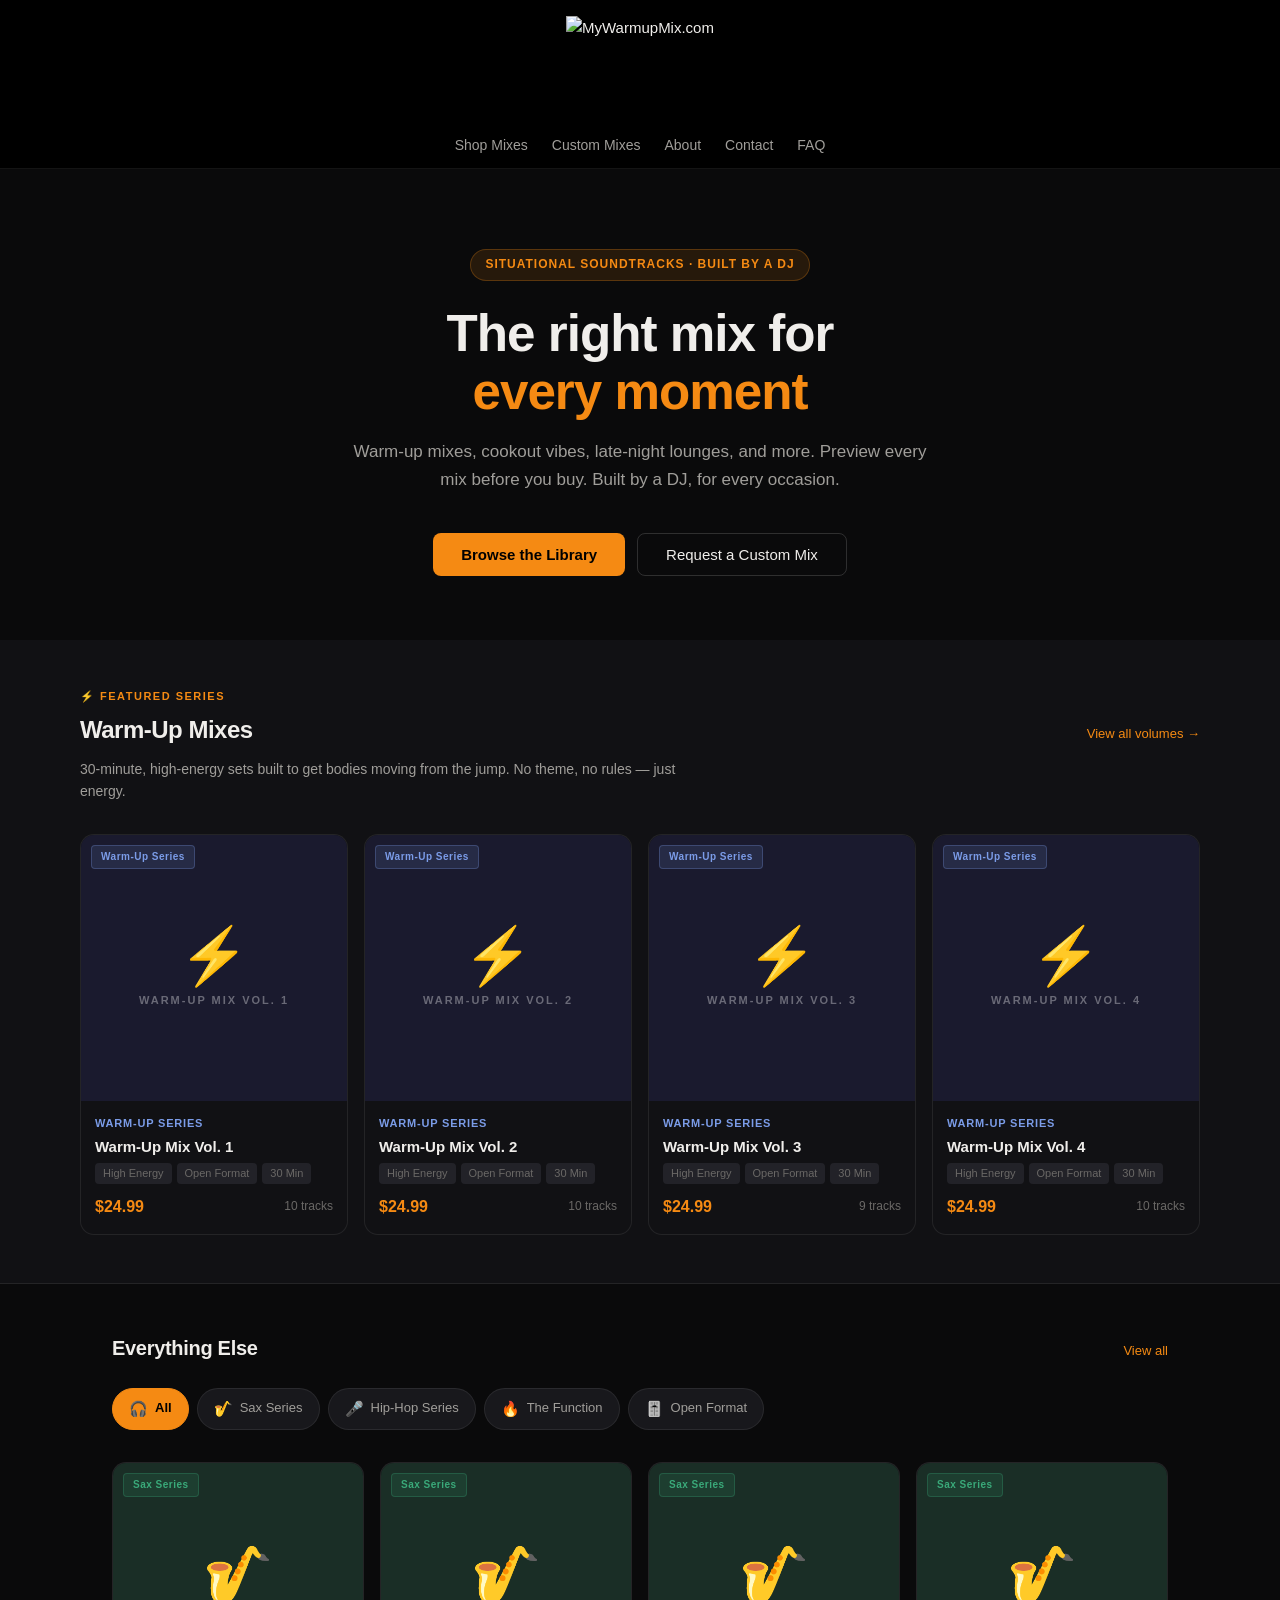
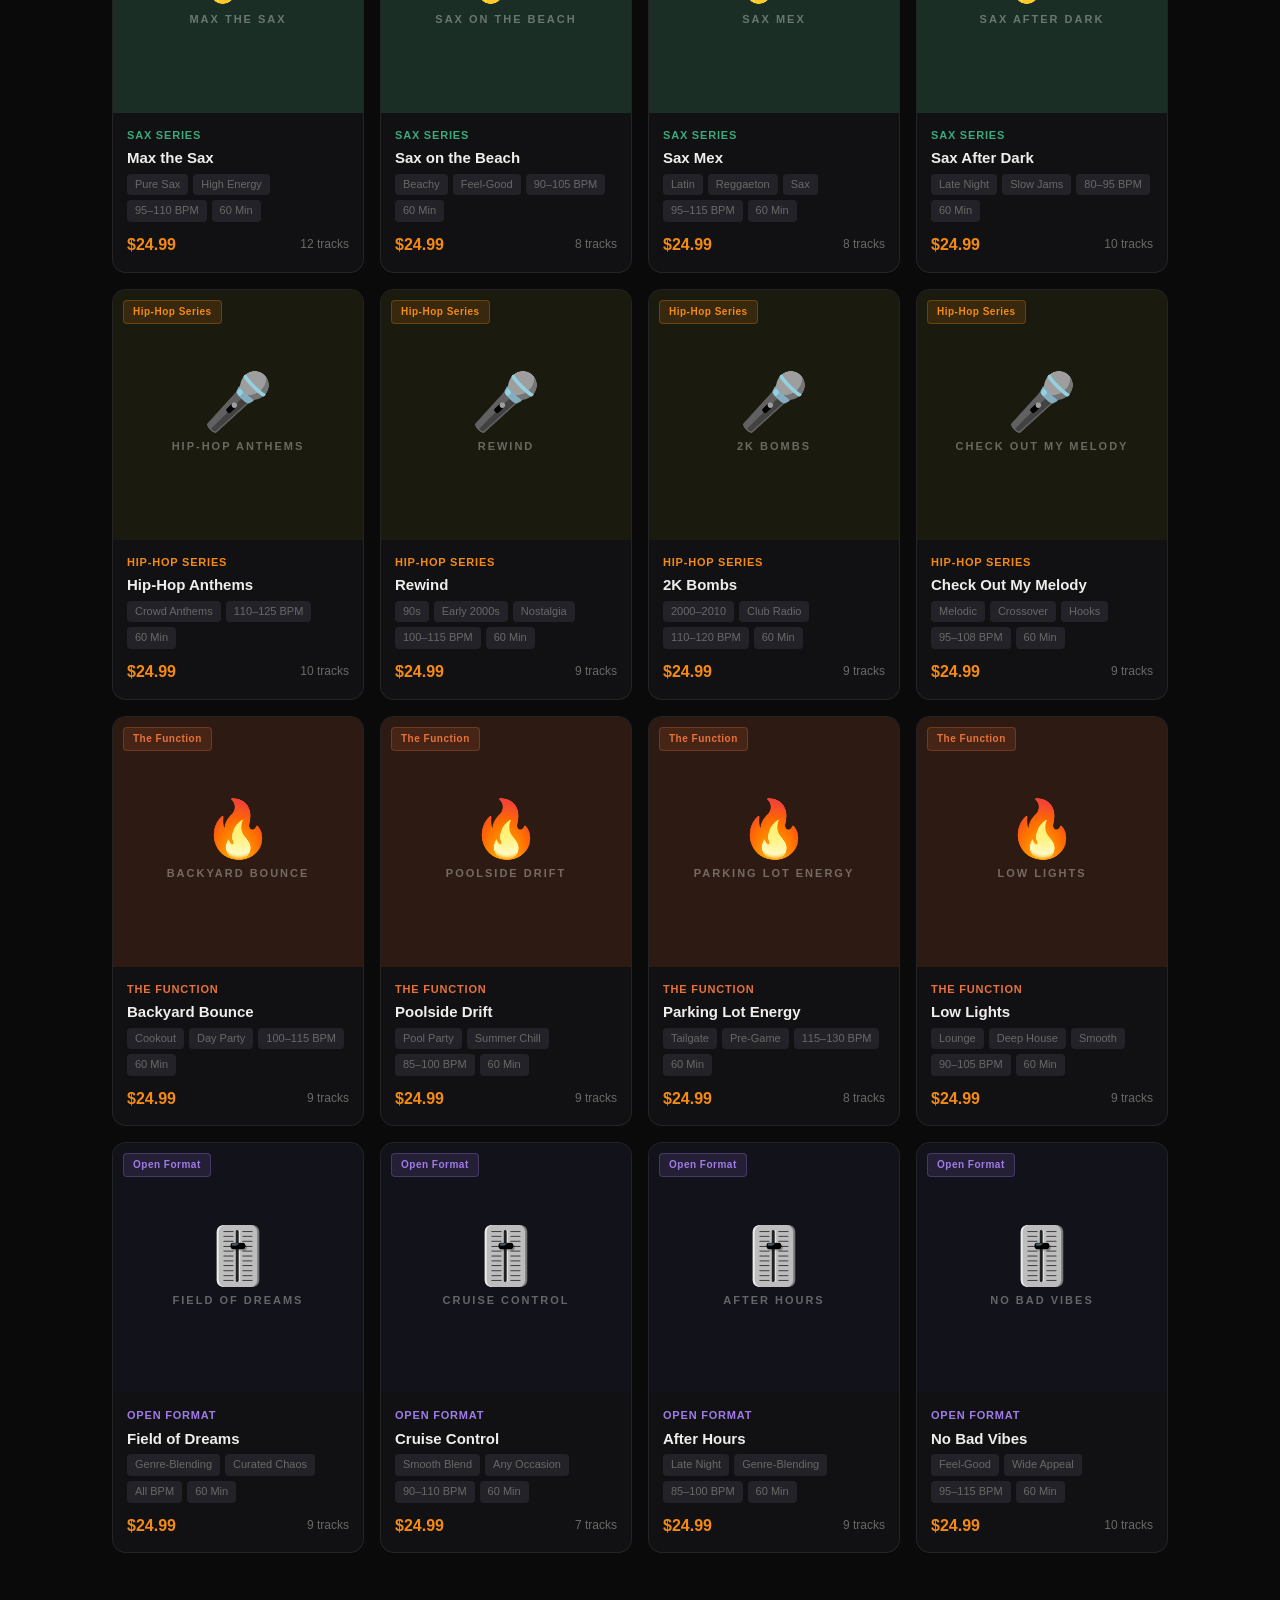
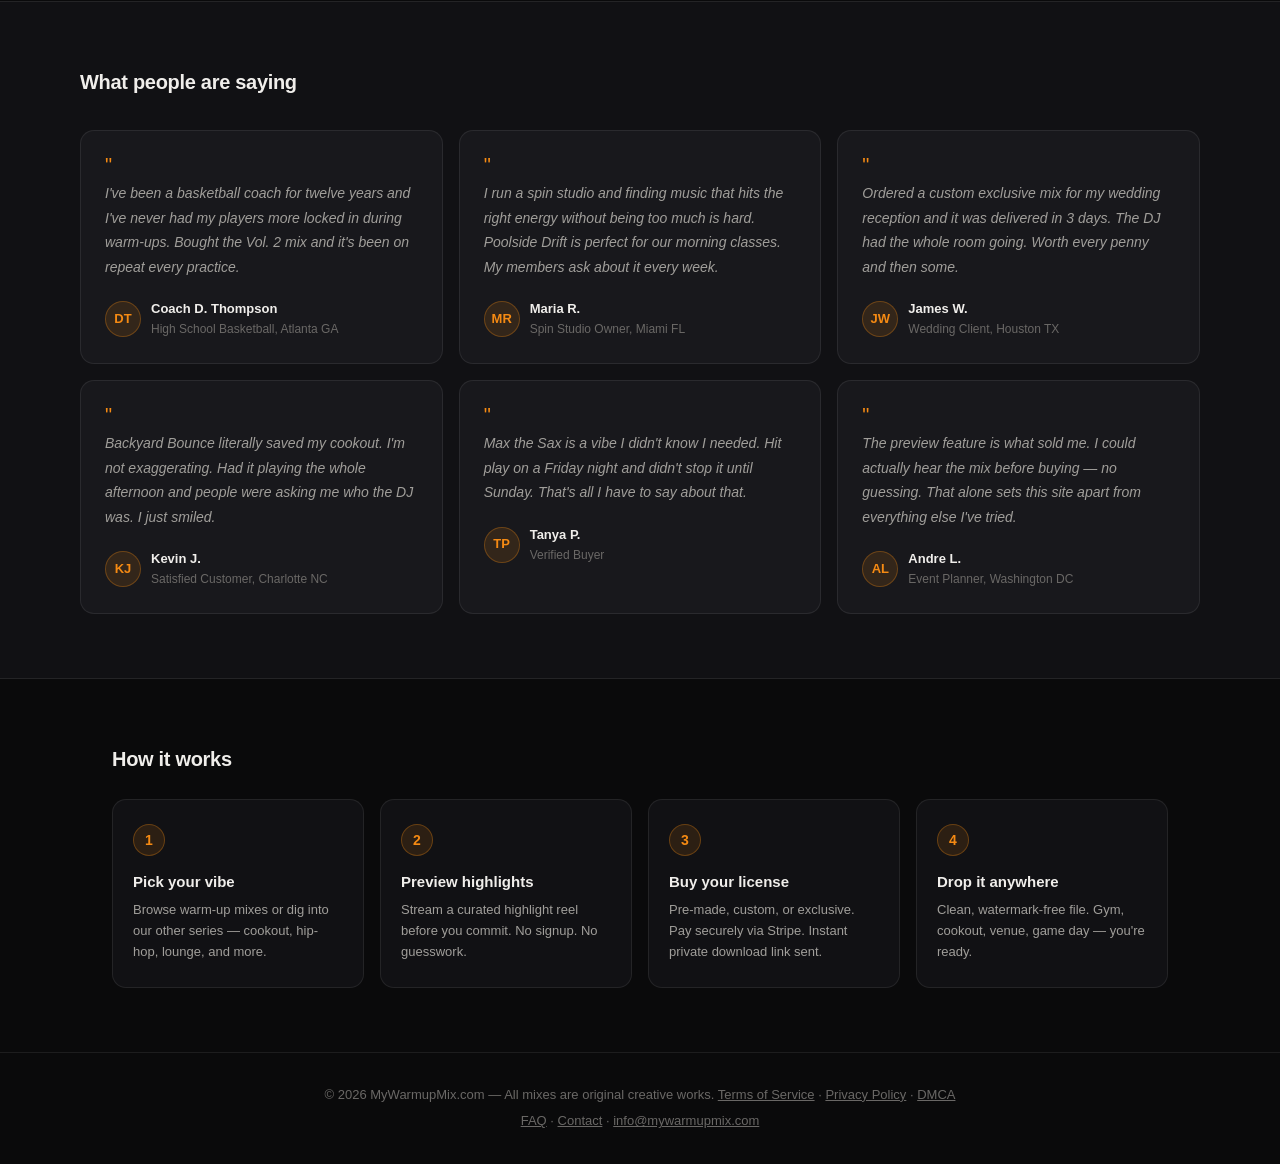
==== index.html @ 922fe496 "Update index.html" ====
<!DOCTYPE html>
<html lang="en">
<head>
<meta charset="UTF-8">
<meta name="viewport" content="width=device-width, initial-scale=1.0">
<title>MyWarmupMix.com — Premium DJ Mixes for Every Occasion</title>
<meta name="description" content="Professional DJ mixes for warm-ups, cookouts, game days, lounges, and more. Preview before you buy. Pre-made and custom exclusive mixes available.">
<meta name="keywords" content="DJ mixes, warm up mix, workout music, custom DJ mix, cookout playlist, team warm up music, gym mix, party mix, hip hop mix, sax mix, buy DJ mix">
<meta name="robots" content="index, follow">
<link rel="canonical" href="https://www.mywarmupmix.com">
<meta property="og:type" content="website">
<meta property="og:url" content="https://www.mywarmupmix.com">
<meta property="og:title" content="MyWarmupMix.com — Premium DJ Mixes for Every Occasion">
<meta property="og:description" content="Professional DJ mixes for warm-ups, cookouts, game days, lounges, and more. Preview before you buy.">
<meta property="og:site_name" content="MyWarmupMix.com">
<meta name="twitter:card" content="summary_large_image">
<meta name="twitter:title" content="MyWarmupMix.com — Premium DJ Mixes for Every Occasion">
<meta name="twitter:description" content="Professional DJ mixes for warm-ups, cookouts, game days, lounges, and more. Preview before you buy.">
<script type="application/ld+json">
{
  "@context": "https://schema.org",
  "@type": "MusicStore",
  "name": "MyWarmupMix.com",
  "url": "https://www.mywarmupmix.com",
  "description": "Professional DJ mixes for warm-ups, cookouts, game days, lounges, and more.",
  "email": "info@mywarmupmix.com",
  "currenciesAccepted": "USD",
  "paymentAccepted": "Credit Card",
  "priceRange": "$24.99 - $199.99"
}
</script>
<style>
  *, *::before, *::after { box-sizing: border-box; margin: 0; padding: 0; }
  :root {
    --bg: #0a0a0b; --bg2: #111114; --bg3: #18181c; --bg4: #222228;
    --border: rgba(255,255,255,0.08); --border2: rgba(255,255,255,0.15);
    --text: #f0eeeb; --text2: #a09e9a; --text3: #6a6866;
    --accent: #f58a13; --accent2: #c46e0a; --accent-dim: rgba(245,138,19,0.12);
    --radius: 10px; --radius-lg: 14px;
  }
  body { background: var(--bg); color: var(--text); font-family: -apple-system, BlinkMacSystemFont, 'Segoe UI', sans-serif; font-size: 15px; line-height: 1.6; min-height: 100vh; }

  /* NAV */
  nav { display: flex; flex-direction: column; align-items: center; justify-content: center; padding: 1rem 2rem 0.75rem; border-bottom: 1px solid var(--border); background: #000; position: sticky; top: 0; z-index: 100; gap: 8px; }
  .logo { cursor: pointer; }
  .logo img { height: 110px; width: auto; display: block; }
  .nav-links { display: flex; gap: 1.5rem; align-items: center; }
  .nav-links a { color: var(--text2); text-decoration: none; font-size: 14px; cursor: pointer; transition: color 0.15s; }
  .nav-links a:hover { color: var(--text); }
  .nav-links a.active { color: var(--accent); font-weight: 600; }

  .page { display: none; }
  .page.active { display: block; }

  /* HERO */
  .hero { padding: 5rem 2rem 4rem; max-width: 860px; margin: 0 auto; text-align: center; }
  .hero-tag { display: inline-block; background: var(--accent-dim); color: var(--accent); font-size: 12px; font-weight: 600; letter-spacing: 1px; text-transform: uppercase; padding: 5px 14px; border-radius: 20px; margin-bottom: 1.5rem; border: 1px solid rgba(245,138,19,0.25); }
  .hero h1 { font-size: clamp(2rem, 5vw, 3.2rem); font-weight: 800; line-height: 1.15; letter-spacing: -1px; margin-bottom: 1rem; }
  .hero h1 em { font-style: normal; color: var(--accent); }
  .hero p { color: var(--text2); font-size: 17px; max-width: 580px; margin: 0 auto 2.5rem; }
  .hero-btns { display: flex; gap: 12px; justify-content: center; flex-wrap: wrap; }
  .btn-primary { background: var(--accent); color: #000; border: none; padding: 12px 28px; border-radius: 8px; font-size: 15px; font-weight: 700; cursor: pointer; transition: background 0.15s; }
  .btn-primary:hover { background: var(--accent2); }
  .btn-outline { background: transparent; color: var(--text); border: 1px solid var(--border2); padding: 12px 28px; border-radius: 8px; font-size: 15px; font-weight: 500; cursor: pointer; transition: all 0.15s; }
  .btn-outline:hover { background: var(--bg3); }

  /* STATS */
  .stats { display: flex; justify-content: center; gap: 3rem; padding: 2rem; border-top: 1px solid var(--border); border-bottom: 1px solid var(--border); background: var(--bg2); flex-wrap: wrap; }
  .stat { text-align: center; }
  .stat-num { font-size: 22px; font-weight: 700; color: var(--accent); }
  .stat-label { font-size: 12px; color: var(--text3); margin-top: 2px; letter-spacing: 0.5px; text-transform: uppercase; }

  /* WARM-UP SPOTLIGHT */
  .warmup-spotlight { background: var(--bg2); border-bottom: 1px solid var(--border); padding: 3rem 2rem; }
  .warmup-spotlight-inner { max-width: 1120px; margin: 0 auto; }
  .spotlight-eyebrow { font-size: 11px; font-weight: 700; letter-spacing: 1.5px; text-transform: uppercase; color: var(--accent); margin-bottom: 6px; }
  .spotlight-header { display: flex; align-items: baseline; justify-content: space-between; margin-bottom: 0.5rem; flex-wrap: wrap; gap: 1rem; }
  .spotlight-title { font-size: 24px; font-weight: 800; letter-spacing: -0.5px; }
  .spotlight-link { font-size: 13px; color: var(--accent); cursor: pointer; }
  .spotlight-link:hover { text-decoration: underline; }
  .spotlight-desc { font-size: 14px; color: var(--text2); margin-bottom: 2rem; max-width: 600px; }

  /* EVERYTHING ELSE */
  .else-section { max-width: 1120px; margin: 0 auto; padding: 3rem 2rem; }
  .section-header { display: flex; align-items: baseline; justify-content: space-between; margin-bottom: 1.5rem; flex-wrap: wrap; gap: 1rem; }
  .section-title { font-size: 20px; font-weight: 700; letter-spacing: -0.3px; }
  .section-link { font-size: 13px; color: var(--accent); cursor: pointer; }
  .section-link:hover { text-decoration: underline; }
  .series-tabs { display: flex; gap: 8px; flex-wrap: wrap; margin-bottom: 2rem; }
  .stab { display: flex; align-items: center; gap: 7px; background: var(--bg3); border: 1px solid var(--border); color: var(--text2); padding: 8px 16px; border-radius: 22px; font-size: 13px; font-weight: 500; cursor: pointer; transition: all 0.15s; }
  .stab:hover { border-color: var(--border2); color: var(--text); }
  .stab.active { background: var(--accent); color: #000; border-color: var(--accent); font-weight: 700; }
  .stab-icon { font-size: 15px; }

  /* MIX GRID */
  .mix-grid { display: grid; grid-template-columns: repeat(auto-fill, minmax(220px, 1fr)); gap: 16px; }
  .mix-card { background: var(--bg2); border: 1px solid var(--border); border-radius: var(--radius-lg); overflow: hidden; cursor: pointer; transition: transform 0.15s, border-color 0.15s; position: relative; }
  .mix-card:hover { transform: translateY(-3px); border-color: var(--border2); }
  .mix-card.now-playing { border-color: var(--accent); }
  .mix-art { aspect-ratio: 1; position: relative; display: flex; align-items: center; justify-content: center; overflow: hidden; }
  .mix-art-inner { display: flex; flex-direction: column; align-items: center; gap: 8px; z-index: 1; }
  .mix-art-icon { font-size: 3.5rem; line-height: 1; }
  .mix-art-title { font-size: 11px; font-weight: 800; letter-spacing: 2px; text-transform: uppercase; color: rgba(255,255,255,0.35); text-align: center; padding: 0 12px; }
  .mix-play-overlay { position: absolute; inset: 0; background: rgba(0,0,0,0.5); display: flex; align-items: center; justify-content: center; opacity: 0; transition: opacity 0.2s; }
  .mix-card:hover .mix-play-overlay { opacity: 1; }
  .play-circle { width: 52px; height: 52px; background: var(--accent); border-radius: 50%; display: flex; align-items: center; justify-content: center; }
  .play-circle svg { width: 18px; height: 18px; fill: #000; margin-left: 3px; }
  .mix-series-badge { position: absolute; top: 10px; left: 10px; font-size: 10px; font-weight: 700; letter-spacing: 0.5px; padding: 3px 9px; border-radius: 4px; }
  .now-playing-indicator { position: absolute; top: 10px; right: 10px; display: none; align-items: flex-end; gap: 2px; height: 16px; }
  .mix-card.now-playing .now-playing-indicator { display: flex; }
  .np-bar { width: 3px; background: var(--accent); border-radius: 2px; animation: npPulse 0.8s ease-in-out infinite alternate; }
  .np-bar:nth-child(1) { height: 6px; animation-delay: 0s; }
  .np-bar:nth-child(2) { height: 12px; animation-delay: 0.2s; }
  .np-bar:nth-child(3) { height: 8px; animation-delay: 0.4s; }
  .np-bar:nth-child(4) { height: 14px; animation-delay: 0.1s; }
  @keyframes npPulse { from { transform: scaleY(0.4); } to { transform: scaleY(1); } }
  .mix-info { padding: 14px; }
  .mix-series-label { font-size: 11px; font-weight: 600; text-transform: uppercase; letter-spacing: 0.8px; margin-bottom: 4px; }
  .mix-title { font-size: 15px; font-weight: 700; margin-bottom: 6px; line-height: 1.3; }
  .mix-tags { display: flex; flex-wrap: wrap; gap: 5px; margin-bottom: 10px; }
  .mix-tag { font-size: 11px; color: var(--text3); background: var(--bg4); padding: 2px 8px; border-radius: 4px; }
  .mix-footer { display: flex; align-items: center; justify-content: space-between; }
  .mix-price { font-size: 16px; font-weight: 700; color: var(--accent); }
  .mix-tracks { font-size: 12px; color: var(--text3); }

  /* TESTIMONIALS */
  .testimonials-section { background: var(--bg2); border-top: 1px solid var(--border); border-bottom: 1px solid var(--border); padding: 4rem 2rem; }
  .testimonials-inner { max-width: 1120px; margin: 0 auto; }
  .testimonials-grid { display: grid; grid-template-columns: repeat(auto-fit, minmax(280px, 1fr)); gap: 16px; margin-top: 2rem; }
  .testimonial-card { background: var(--bg3); border: 1px solid var(--border); border-radius: var(--radius-lg); padding: 1.5rem; }
  .testimonial-quote { font-size: 14px; color: var(--text2); line-height: 1.75; margin-bottom: 1.25rem; font-style: italic; }
  .testimonial-quote::before { content: '"'; color: var(--accent); font-size: 20px; font-style: normal; line-height: 1; display: block; margin-bottom: 6px; }
  .testimonial-author { display: flex; align-items: center; gap: 10px; }
  .testimonial-avatar { width: 36px; height: 36px; border-radius: 50%; background: var(--accent-dim); border: 1px solid rgba(245,138,19,0.3); display: flex; align-items: center; justify-content: center; font-size: 13px; font-weight: 700; color: var(--accent); flex-shrink: 0; }
  .testimonial-name { font-size: 13px; font-weight: 700; }
  .testimonial-role { font-size: 12px; color: var(--text3); }

  /* HOW IT WORKS */
  .how-section { max-width: 1120px; margin: 0 auto; padding: 4rem 2rem; }
  .how-grid { display: grid; grid-template-columns: repeat(auto-fit, minmax(200px, 1fr)); gap: 16px; }
  .how-card { background: var(--bg2); border: 1px solid var(--border); border-radius: var(--radius-lg); padding: 1.5rem 1.25rem; }
  .how-num { width: 32px; height: 32px; background: var(--accent-dim); border: 1px solid rgba(245,138,19,0.3); border-radius: 50%; display: flex; align-items: center; justify-content: center; font-size: 14px; font-weight: 700; color: var(--accent); margin-bottom: 14px; }
  .how-title { font-size: 15px; font-weight: 700; margin-bottom: 6px; }
  .how-desc { font-size: 13px; color: var(--text2); line-height: 1.6; }

  /* FAQ */
  .faq-item { border-bottom: 1px solid var(--border); }
  .faq-question { width: 100%; background: none; border: none; color: var(--text); font-size: 15px; font-weight: 600; text-align: left; padding: 1.25rem 0; cursor: pointer; display: flex; align-items: center; justify-content: space-between; gap: 1rem; font-family: inherit; }
  .faq-question:hover { color: var(--accent); }
  .faq-chev { font-size: 18px; color: var(--text3); transition: transform 0.2s; flex-shrink: 0; }
  .faq-question.open .faq-chev { transform: rotate(45deg); color: var(--accent); }
  .faq-answer { font-size: 14px; color: var(--text2); line-height: 1.75; padding-bottom: 1.25rem; display: none; }
  .faq-answer.open { display: block; }

  /* DOC PAGES */
  .doc-page { max-width: 740px; margin: 0 auto; padding: 3.5rem 2rem 5rem; }
  .doc-page h1 { font-size: 28px; font-weight: 800; letter-spacing: -0.5px; margin-bottom: 0.4rem; }
  .doc-page .doc-date { font-size: 13px; color: var(--text3); margin-bottom: 2.5rem; }
  .doc-page h2 { font-size: 16px; font-weight: 700; margin: 2rem 0 0.6rem; color: var(--accent); }
  .doc-page p { font-size: 14px; color: var(--text2); margin-bottom: 1rem; line-height: 1.75; }
  .doc-page a { color: var(--accent); text-decoration: none; }
  .doc-page a:hover { text-decoration: underline; }
  .doc-back { display: inline-flex; align-items: center; gap: 6px; font-size: 13px; color: var(--text3); cursor: pointer; margin-bottom: 2rem; transition: color 0.15s; }
  .doc-back:hover { color: var(--text); }
  .about-hero { background: var(--bg2); border: 1px solid var(--border); border-radius: var(--radius-lg); padding: 2.5rem 2rem; margin-bottom: 2rem; text-align: center; }
  .about-hero h2 { font-size: 30px; font-weight: 800; margin-bottom: 0.5rem; letter-spacing: -0.5px; color: var(--accent); }
  .about-hero p { font-size: 15px; color: var(--text2); max-width: 480px; margin: 0 auto; }
  .about-pillars { display: grid; grid-template-columns: repeat(2, 1fr); gap: 14px; margin: 2rem 0; }
  .pillar { background: var(--bg2); border: 1px solid var(--border); border-radius: var(--radius-lg); padding: 1.25rem; }
  .pillar-icon { font-size: 1.6rem; margin-bottom: 10px; }
  .pillar-title { font-size: 14px; font-weight: 700; margin-bottom: 4px; }
  .pillar-desc { font-size: 13px; color: var(--text2); line-height: 1.6; }

  /* CONTACT & CUSTOM PAGES */
  .contact-page { max-width: 640px; margin: 0 auto; padding: 3.5rem 2rem 5rem; }
  .contact-page h1 { font-size: 28px; font-weight: 800; letter-spacing: -0.5px; margin-bottom: 0.4rem; }
  .contact-page .contact-sub { font-size: 15px; color: var(--text2); margin-bottom: 2.5rem; }
  .custom-page { max-width: 860px; margin: 0 auto; padding: 3rem 2rem 5rem; }
  .custom-page h1 { font-size: 32px; font-weight: 800; letter-spacing: -0.5px; margin-bottom: 0.4rem; }
  .custom-page .custom-sub { font-size: 15px; color: var(--text2); margin-bottom: 2.5rem; max-width: 580px; }
  .form-section { margin-bottom: 2rem; }
  .form-section-title { font-size: 11px; font-weight: 700; letter-spacing: 1.5px; text-transform: uppercase; color: var(--accent); margin-bottom: 1rem; }
  .form-grid { display: grid; grid-template-columns: 1fr 1fr; gap: 12px; margin-bottom: 12px; }
  .form-field { display: flex; flex-direction: column; gap: 5px; }
  .form-field label { font-size: 12px; color: var(--text3); font-weight: 500; }
  .form-field input, .form-field select, .form-field textarea { background: var(--bg3); border: 1px solid var(--border2); border-radius: 7px; padding: 10px 12px; color: var(--text); font-size: 14px; font-family: inherit; transition: border-color 0.15s; }
  .form-field input:focus, .form-field select:focus, .form-field textarea:focus { outline: none; border-color: var(--accent); }
  .form-field input::placeholder, .form-field textarea::placeholder { color: var(--text3); }
  .form-field select option { background: var(--bg3); }
  .form-field textarea { resize: vertical; min-height: 120px; }
  .tracklist-form { background: var(--bg2); border: 1px solid var(--border); border-radius: var(--radius-lg); overflow: hidden; margin-bottom: 1.5rem; }
  .tracklist-form-header { display: grid; grid-template-columns: 36px 1fr 1fr; background: var(--bg3); border-bottom: 1px solid var(--border); padding: 10px 16px; }
  .tracklist-form-header span { font-size: 11px; font-weight: 700; letter-spacing: 1px; text-transform: uppercase; color: var(--text3); }
  .track-form-row { display: grid; grid-template-columns: 36px 1fr 1fr; border-bottom: 1px solid var(--border); align-items: center; }
  .track-form-row:last-child { border-bottom: none; }
  .track-form-num { padding: 0 0 0 16px; font-size: 12px; color: var(--text3); }
  .track-form-input { background: transparent; border: none; border-left: 1px solid var(--border); padding: 11px 12px; color: var(--text); font-size: 13px; font-family: inherit; width: 100%; }
  .track-form-input:focus { outline: none; background: var(--bg3); }
  .track-form-input::placeholder { color: var(--text3); }
  .order-summary { background: var(--bg2); border: 1px solid var(--border); border-radius: var(--radius-lg); padding: 1.5rem; margin-bottom: 1.5rem; }
  .order-summary-title { font-size: 11px; font-weight: 700; letter-spacing: 1.5px; text-transform: uppercase; color: var(--text3); margin-bottom: 1rem; }
  .order-line { display: flex; justify-content: space-between; align-items: center; font-size: 14px; padding: 6px 0; border-bottom: 1px solid var(--border); }
  .order-line-label { color: var(--text2); }
  .order-line-val { font-weight: 600; color: var(--text); }
  .order-total { display: flex; justify-content: space-between; align-items: center; margin-top: 1rem; padding-top: 1rem; border-top: 1px solid var(--border2); }
  .order-total-label { font-size: 15px; font-weight: 700; }
  .order-total-val { font-size: 22px; font-weight: 800; color: var(--accent); }
  .rush-row { display: flex; align-items: center; justify-content: space-between; background: var(--bg3); border: 1px solid var(--border); border-radius: 8px; padding: 12px 16px; margin-bottom: 1rem; cursor: pointer; transition: border-color 0.15s; }
  .rush-row:hover { border-color: var(--border2); }
  .rush-left { display: flex; align-items: center; gap: 10px; }
  .rush-left input { accent-color: var(--accent); width: 16px; height: 16px; cursor: pointer; }
  .rush-info { display: flex; flex-direction: column; }
  .rush-title { font-size: 14px; font-weight: 600; }
  .rush-desc { font-size: 12px; color: var(--text3); }
  .rush-price { font-size: 14px; font-weight: 700; color: var(--accent); }
  .consent-row { display: flex; gap: 10px; align-items: flex-start; margin-bottom: 14px; }
  .consent-row input { width: 16px; height: 16px; flex-shrink: 0; margin-top: 2px; accent-color: var(--accent); cursor: pointer; }
  .consent-row label { font-size: 12px; color: var(--text2); line-height: 1.5; cursor: pointer; }
  .btn-pay { width: 100%; padding: 16px; background: var(--accent); color: #000; border: none; border-radius: 8px; font-size: 17px; font-weight: 700; cursor: pointer; transition: background 0.15s; }
  .btn-pay:hover { background: var(--accent2); }
  .btn-submit { width: 100%; padding: 14px; background: var(--accent); color: #000; border: none; border-radius: 8px; font-size: 16px; font-weight: 700; cursor: pointer; transition: background 0.15s; margin-top: 8px; }
  .btn-submit:hover { background: var(--accent2); }

  /* MODAL */
  .overlay { position: fixed; inset: 0; background: rgba(0,0,0,0.78); z-index: 200; display: flex; align-items: flex-start; justify-content: center; padding: 2rem 1rem; overflow-y: auto; opacity: 0; pointer-events: none; transition: opacity 0.2s; }
  .overlay.open { opacity: 1; pointer-events: all; }
  .product-modal { background: var(--bg2); border: 1px solid var(--border2); border-radius: 18px; width: 100%; max-width: 680px; overflow: hidden; transform: translateY(20px); transition: transform 0.25s; }
  .overlay.open .product-modal { transform: translateY(0); }
  .modal-close { position: absolute; top: 1.25rem; right: 1.25rem; background: rgba(0,0,0,0.45); border: 1px solid var(--border2); color: var(--text); width: 34px; height: 34px; border-radius: 50%; cursor: pointer; font-size: 18px; display: flex; align-items: center; justify-content: center; z-index: 10; }
  .modal-close:hover { background: rgba(0,0,0,0.7); }
  .modal-art { aspect-ratio: 2.4/1; position: relative; display: flex; align-items: center; justify-content: center; overflow: hidden; }
  .modal-art-inner { display: flex; flex-direction: column; align-items: center; gap: 10px; }
  .modal-art-sub { font-size: 12px; font-weight: 800; letter-spacing: 3px; text-transform: uppercase; color: rgba(255,255,255,0.3); }
  .modal-body { padding: 1.75rem; }
  .modal-series-label { font-size: 11px; font-weight: 700; text-transform: uppercase; letter-spacing: 1px; margin-bottom: 6px; }
  .modal-meta { display: flex; align-items: flex-start; justify-content: space-between; gap: 1rem; margin-bottom: 1rem; flex-wrap: wrap; }
  .modal-title { font-size: 26px; font-weight: 800; letter-spacing: -0.5px; line-height: 1.2; }
  .modal-price { font-size: 26px; font-weight: 800; color: var(--accent); white-space: nowrap; }
  .modal-tags { display: flex; flex-wrap: wrap; gap: 6px; margin-bottom: 1.5rem; }
  .modal-tag { font-size: 12px; color: var(--text2); background: var(--bg4); border: 1px solid var(--border); padding: 4px 10px; border-radius: 6px; }
  .tracklist-toggle { width: 100%; background: var(--bg3); border: 1px solid var(--border); border-radius: 8px; padding: 12px 16px; color: var(--text2); font-size: 14px; font-weight: 500; cursor: pointer; display: flex; align-items: center; justify-content: space-between; margin-bottom: 1rem; transition: background 0.15s; }
  .tracklist-toggle:hover { background: var(--bg4); }
  .tracklist-toggle .chev { transition: transform 0.2s; }
  .tracklist-toggle.open .chev { transform: rotate(180deg); }
  .tracklist { background: var(--bg3); border: 1px solid var(--border); border-radius: 8px; overflow: hidden; margin-bottom: 1rem; display: none; }
  .tracklist.open { display: block; }
  .track-row { display: grid; grid-template-columns: 24px 1fr; gap: 10px; padding: 9px 16px; border-bottom: 1px solid var(--border); font-size: 13px; align-items: center; }
  .track-row:last-child { border-bottom: none; }
  .track-num { color: var(--text3); font-size: 11px; }
  .track-name { color: var(--text); }
  .preview-block { background: var(--accent-dim); border: 1px solid rgba(245,138,19,0.25); border-radius: 10px; padding: 1rem 1.25rem; margin-bottom: 1rem; }
  .preview-label { font-size: 11px; font-weight: 700; letter-spacing: 1.5px; text-transform: uppercase; color: var(--accent); margin-bottom: 8px; display: flex; align-items: center; gap: 7px; }
  .live-dot { width: 7px; height: 7px; background: var(--accent); border-radius: 50%; flex-shrink: 0; }
  .preview-note { font-size: 12px; color: var(--text3); margin-bottom: 12px; line-height: 1.5; }
  .player-row { display: flex; align-items: center; gap: 14px; }
  .play-btn { width: 44px; height: 44px; background: var(--accent); border: none; border-radius: 50%; cursor: pointer; flex-shrink: 0; display: flex; align-items: center; justify-content: center; transition: background 0.15s; }
  .play-btn:hover { background: var(--accent2); }
  .play-btn svg { width: 16px; height: 16px; fill: #000; }
  .play-icon { margin-left: 2px; }
  .pause-icon { display: none; }
  .play-btn.playing .play-icon { display: none; }
  .play-btn.playing .pause-icon { display: block; }
  .prog-wrap { flex: 1; }
  .prog-bar { width: 100%; height: 4px; background: rgba(255,255,255,0.1); border-radius: 2px; cursor: pointer; appearance: none; -webkit-appearance: none; }
  .prog-bar::-webkit-slider-thumb { -webkit-appearance: none; width: 13px; height: 13px; border-radius: 50%; background: var(--accent); cursor: pointer; }
  .prog-time { font-size: 12px; color: var(--text3); min-width: 36px; text-align: right; }
  .watermark-line { font-size: 10px; color: var(--text3); font-style: italic; margin-top: 6px; }
  .buy-block { background: var(--bg3); border: 1px solid var(--border); border-radius: 10px; padding: 1.25rem; }
  .buy-label { font-size: 11px; font-weight: 700; letter-spacing: 1.5px; text-transform: uppercase; color: var(--text3); margin-bottom: 12px; }
  .license-sel { width: 100%; background: var(--bg4); border: 1px solid var(--border2); border-radius: 7px; padding: 10px 12px; color: var(--text); font-size: 14px; margin-bottom: 4px; cursor: pointer; appearance: none; background-image: url("data:image/svg+xml,%3Csvg width='10' height='6' viewBox='0 0 10 6' fill='none' xmlns='http://www.w3.org/2000/svg'%3E%3Cpath d='M1 1L5 5L9 1' stroke='%23a09e9a' stroke-width='1.5' stroke-linecap='round' stroke-linejoin='round'/%3E%3C/svg%3E"); background-repeat: no-repeat; background-position: right 12px center; }
  .license-desc { font-size: 12px; color: var(--text3); margin-bottom: 12px; padding: 0 2px; line-height: 1.5; }
  .btn-buy { width: 100%; padding: 14px; background: var(--accent); color: #000; border: none; border-radius: 8px; font-size: 16px; font-weight: 700; cursor: pointer; transition: background 0.15s; }
  .btn-buy:hover:not(:disabled) { background: var(--accent2); }
  .btn-buy:disabled { opacity: 0.38; cursor: not-allowed; }
  .secure-note { text-align: center; font-size: 11px; color: var(--text3); margin-top: 10px; }
  footer { border-top: 1px solid var(--border); padding: 2rem; text-align: center; color: var(--text3); font-size: 13px; }
  footer a { color: var(--text3); text-decoration: underline; cursor: pointer; }
  @media (max-width: 768px) {
    nav { padding: 0.75rem 1rem; gap: 6px; }
    .logo img { height: 55px; max-width: 85vw; object-fit: contain; }
    .nav-links { gap: 0.9rem; }
    .nav-links a { font-size: 12px; }
  }
</style>
</head>
<body>

<nav>
  <div class="logo" onclick="showPage('home')">
    <img src="https://raw.githubusercontent.com/MikeyShine/MyWarmupMix/main/MyWarmupMix.png" alt="MyWarmupMix.com" style="height:110px;width:auto;">
  </div>
  <div class="nav-links">
    <a id="nav-home" onclick="showPage('home'); setTimeout(function(){ document.getElementById('warmup-spotlight').scrollIntoView({behavior:'smooth'}); }, 50)">Shop Mixes</a>
    <a id="nav-custom" onclick="showPage('custom')">Custom Mixes</a>
    <a id="nav-about" onclick="showPage('about')">About</a>
    <a id="nav-contact" onclick="showPage('contact')">Contact</a>
    <a id="nav-faq" onclick="showPage('faq')">FAQ</a>
  </div>
</nav>

<!-- HOME -->
<div class="page active" id="page-home">
  <main>
  <div class="hero">
    <div class="hero-tag">Situational Soundtracks · Built by a DJ</div>
    <h1>The right mix for<br><em>every moment</em></h1>
    <p>Warm-up mixes, cookout vibes, late-night lounges, and more. Preview every mix before you buy. Built by a DJ, for every occasion.</p>
    <div class="hero-btns">
      <button class="btn-primary" onclick="document.getElementById('warmup-spotlight').scrollIntoView({behavior:'smooth'})">Browse the Library</button>
      <button class="btn-outline" onclick="showPage('custom')">Request a Custom Mix</button>
    </div>
  </div>

  <div class="warmup-spotlight" id="warmup-spotlight">
    <div class="warmup-spotlight-inner">
      <div class="spotlight-eyebrow">⚡ Featured Series</div>
      <div class="spotlight-header">
        <div class="spotlight-title">Warm-Up Mixes</div>
        <span class="spotlight-link" onclick="filterSeries('warmup'); document.getElementById('everything-else').scrollIntoView({behavior:'smooth'})">View all volumes →</span>
      </div>
      <div class="spotlight-desc">30-minute, high-energy sets built to get bodies moving from the jump. No theme, no rules — just energy.</div>
      <div class="mix-grid" id="warmupGrid"></div>
    </div>
  </div>
  <div class="else-section" id="everything-else">
    <div class="section-header">
      <div class="section-title">Everything Else</div>
      <span class="section-link" onclick="filterSeries('all')">View all</span>
    </div>
    <div class="series-tabs" id="seriesTabs"></div>
    <div class="mix-grid" id="mixGrid"></div>
  </div>
  <div class="testimonials-section">
    <div class="testimonials-inner">
      <div class="section-header"><div class="section-title">What people are saying</div></div>
      <div class="testimonials-grid">
        <div class="testimonial-card"><div class="testimonial-quote">I've been a basketball coach for twelve years and I've never had my players more locked in during warm-ups. Bought the Vol. 2 mix and it's been on repeat every practice.</div><div class="testimonial-author"><div class="testimonial-avatar">DT</div><div><div class="testimonial-name">Coach D. Thompson</div><div class="testimonial-role">High School Basketball, Atlanta GA</div></div></div></div>
        <div class="testimonial-card"><div class="testimonial-quote">I run a spin studio and finding music that hits the right energy without being too much is hard. Poolside Drift is perfect for our morning classes. My members ask about it every week.</div><div class="testimonial-author"><div class="testimonial-avatar">MR</div><div><div class="testimonial-name">Maria R.</div><div class="testimonial-role">Spin Studio Owner, Miami FL</div></div></div></div>
        <div class="testimonial-card"><div class="testimonial-quote">Ordered a custom exclusive mix for my wedding reception and it was delivered in 3 days. The DJ had the whole room going. Worth every penny and then some.</div><div class="testimonial-author"><div class="testimonial-avatar">JW</div><div><div class="testimonial-name">James W.</div><div class="testimonial-role">Wedding Client, Houston TX</div></div></div></div>
        <div class="testimonial-card"><div class="testimonial-quote">Backyard Bounce literally saved my cookout. I'm not exaggerating. Had it playing the whole afternoon and people were asking me who the DJ was. I just smiled.</div><div class="testimonial-author"><div class="testimonial-avatar">KJ</div><div><div class="testimonial-name">Kevin J.</div><div class="testimonial-role">Satisfied Customer, Charlotte NC</div></div></div></div>
        <div class="testimonial-card"><div class="testimonial-quote">Max the Sax is a vibe I didn't know I needed. Hit play on a Friday night and didn't stop it until Sunday. That's all I have to say about that.</div><div class="testimonial-author"><div class="testimonial-avatar">TP</div><div><div class="testimonial-name">Tanya P.</div><div class="testimonial-role">Verified Buyer</div></div></div></div>
        <div class="testimonial-card"><div class="testimonial-quote">The preview feature is what sold me. I could actually hear the mix before buying — no guessing. That alone sets this site apart from everything else I've tried.</div><div class="testimonial-author"><div class="testimonial-avatar">AL</div><div><div class="testimonial-name">Andre L.</div><div class="testimonial-role">Event Planner, Washington DC</div></div></div></div>
      </div>
    </div>
  </div>
  <div class="how-section">
    <div class="section-header"><div class="section-title">How it works</div></div>
    <div class="how-grid">
      <div class="how-card"><div class="how-num">1</div><div class="how-title">Pick your vibe</div><div class="how-desc">Browse warm-up mixes or dig into our other series — cookout, hip-hop, lounge, and more.</div></div>
      <div class="how-card"><div class="how-num">2</div><div class="how-title">Preview highlights</div><div class="how-desc">Stream a curated highlight reel before you commit. No signup. No guesswork.</div></div>
      <div class="how-card"><div class="how-num">3</div><div class="how-title">Buy your license</div><div class="how-desc">Pre-made, custom, or exclusive. Pay securely via Stripe. Instant private download link sent.</div></div>
      <div class="how-card"><div class="how-num">4</div><div class="how-title">Drop it anywhere</div><div class="how-desc">Clean, watermark-free file. Gym, cookout, venue, game day — you're ready.</div></div>
    </div>
  </div>
  </main>
</div>

<!-- CUSTOM MIX -->
<div class="page" id="page-custom">
  <div class="custom-page">
    <div class="doc-back" onclick="showPage('home')">← Back to home</div>
    <h1>Request a Custom Mix</h1>
    <p class="custom-sub">Tell us exactly what you want. Fill in your tracklist below, choose your license type, and complete payment to submit your order. We'll be in touch within 7–10 business days — or sooner if you choose rush delivery.</p>
    <div class="form-section">
      <div class="form-section-title">Your Info</div>
      <div class="form-grid">
        <div class="form-field"><label>First &amp; Last Name</label><input type="text" id="cm-name" placeholder="Jane Smith"></div>
        <div class="form-field"><label>Email Address</label><input type="email" id="cm-email" placeholder="jane@example.com"></div>
      </div>
      <div class="form-grid">
        <div class="form-field"><label>Phone Number</label><input type="tel" id="cm-phone" placeholder="(555) 555-5555"></div>
        <div class="form-field"><label>Occasion / Event Type</label>
          <select id="cm-occasion" onchange="handleOccasionChange()">
            <option value="">Select one...</option>
            <option disabled>── Warm-Up ──</option>
            <option>Team Warm-Up</option>
            <option disabled>── Everything Else ──</option>
            <option>Birthday Party</option>
            <option>Club / Venue</option>
            <option>Cookout / Day Party</option>
            <option>Corporate Event</option>
            <option>Gym / Fitness Class</option>
            <option>Personal Use</option>
            <option>Sports / Game Day</option>
            <option>Wedding</option>
            <option>Other</option>
          </select>
        </div>
      </div>
    </div>
    <div class="form-section">
      <div class="form-section-title">License Type</div>
      <div class="form-grid">
        <div class="form-field"><label>Select License</label>
          <select id="cm-license" onchange="updateOrderSummary()">
            <option value="74.99">Custom (Non-Exclusive) — $74.99</option>
            <option value="199.99">Custom Exclusive — $199.99</option>
          </select>
        </div>
        <div class="form-field">
          <label style="opacity:0;">.</label>
          <div style="font-size:13px;color:var(--text2);padding:10px 0;line-height:1.5;" id="cm-license-desc">Non-exclusive — others may also purchase this mix.</div>
        </div>
      </div>
    </div>
    <div class="form-section">
      <div class="form-section-title">Delivery</div>
      <div class="rush-row" onclick="var cb=document.getElementById('cm-rush'); cb.checked=!cb.checked; updateOrderSummary();">
        <div class="rush-left">
          <input type="checkbox" id="cm-rush" onclick="event.stopPropagation(); updateOrderSummary();">
          <div class="rush-info"><div class="rush-title">48-Hour Rush Delivery</div><div class="rush-desc">We'll prioritize your mix and deliver within 48 hours of payment confirmation.</div></div>
        </div>
        <div class="rush-price">+$49.99</div>
      </div>
      <div style="font-size:12px;color:var(--text3);margin-top:-4px;">Standard delivery is 7–10 business days. Delays are possible and will be communicated promptly.</div>
    </div>
    <div class="form-section">
      <div class="form-section-title">Your Tracklist (<span id="tracklist-count">20</span> tracks max)</div>
      <div style="background:var(--bg3);border:1px solid var(--border);border-radius:8px;padding:12px 16px;margin-bottom:1rem;font-size:13px;color:var(--text2);line-height:1.6;">
        <strong style="color:var(--text);">Creative note:</strong> Every track you request will be included in your mix — guaranteed. However, we reserve the right to select the most appropriate version, edit, or remix of each track to best serve the flow and energy of the mix. If a specific version matters to you, note it in the artist or title field.
      </div>
      <div class="tracklist-form">
        <div class="tracklist-form-header"><span>#</span><span>Artist</span><span>Title</span></div>
        <div id="trackFormRows"></div>
      </div>
    </div>
    <div class="order-summary">
      <div class="order-summary-title">Order Summary</div>
      <div class="order-line"><span class="order-line-label" id="sum-license-label">Custom (Non-Exclusive)</span><span class="order-line-val" id="sum-license-price">$74.99</span></div>
      <div class="order-line" id="sum-rush-line" style="display:none;"><span class="order-line-label">48-Hour Rush Delivery</span><span class="order-line-val">$49.99</span></div>
      <div class="order-total"><span class="order-total-label">Total</span><span class="order-total-val" id="sum-total">$74.99</span></div>
    </div>
    <div class="consent-row">
      <input type="checkbox" id="cm-consent">
      <label for="cm-consent">I confirm that I legally own or have licensed all recordings in my tracklist, and understand I am purchasing a creative mix service — not a redistribution of copyrighted recordings.</label>
    </div>
    <button class="btn-pay" onclick="handleCustomPay()">Pay Now — $<span id="pay-total">74.99</span></button>
    <div class="secure-note">🔒 Secure checkout via Stripe · You'll receive an email confirmation upon payment</div>
  </div>
</div>

<!-- CONTACT -->
<div class="page" id="page-contact">
  <div class="contact-page">
    <div class="doc-back" onclick="showPage('home')">← Back to home</div>
    <h1>Get in Touch</h1>
    <p class="contact-sub">Have a question, a custom request, or just want to talk music? We'd love to hear from you. We typically respond within 24–48 hours.</p>
    <div class="form-field" style="margin-bottom:14px;"><label>First &amp; Last Name</label><input type="text" id="ct-name" placeholder="Jane Smith"></div>
    <div class="form-field" style="margin-bottom:14px;"><label>Email Address</label><input type="email" id="ct-email" placeholder="jane@example.com"></div>
    <div class="form-field" style="margin-bottom:14px;"><label>Phone Number (optional)</label><input type="tel" id="ct-phone" placeholder="(555) 555-5555"></div>
    <div class="form-field" style="margin-bottom:14px;"><label>Message</label><textarea id="ct-message" placeholder="What's on your mind?"></textarea></div>
    <button class="btn-submit" onclick="handleContact()">Send Message</button>
    <div class="secure-note" style="margin-top:12px;">Or email us directly: <a href="mailto:info@mywarmupmix.com" style="color:var(--accent);">info@mywarmupmix.com</a></div>
  </div>
</div>

<!-- FAQ -->
<div class="page" id="page-faq">
  <div class="doc-page">
    <div class="doc-back" onclick="showPage('home')">← Back to home</div>
    <h1>Frequently Asked Questions</h1>
    <p style="color:var(--text2);font-size:14px;margin-bottom:2rem;">Can't find what you're looking for? <a onclick="showPage('contact')">Contact us</a> and we'll get back to you within 24–48 hours.</p>
    <div id="faqListPage"></div>
  </div>
</div>

<!-- ABOUT -->
<div class="page" id="page-about">
  <div class="doc-page">
    <div class="doc-back" onclick="showPage('home')">← Back to home</div>
    <div class="about-hero">
      <h2>Music isn't background noise.<br>It's the moment itself.</h2>
      <p>We built MyWarmupMix.com because we believe the right mix can transform any occasion — and that passion for music is what makes all the difference.</p>
    </div>
    <h2>Our story</h2>
    <p>We didn't build this site because it seemed like a good business idea. We built it because music has always been at the center of everything we do — and we wanted a way to share that with the world on our own terms.</p>
    <p>We've spent years curating mixes, studying what makes a crowd move, what makes a cookout feel like a celebration, what makes a warm-up feel like a ritual. That experience lives in every mix we put out — and we believe you can feel the difference between something that was crafted with love and something that was just thrown together.</p>
    <p>MyWarmupMix.com is our answer to the question: what if someone actually cared about the music they were playing? What if every mix felt intentional — built for a specific moment, a specific feeling, a specific vibe? That's what we're here to deliver.</p>
    <h2>What sets us apart</h2>
    <div class="about-pillars">
      <div class="pillar"><div class="pillar-icon">❤️</div><div class="pillar-title">Passion first</div><div class="pillar-desc">Every mix starts with genuine love for the music. You'll hear the difference.</div></div>
      <div class="pillar"><div class="pillar-icon">🎯</div><div class="pillar-title">Built for moments</div><div class="pillar-desc">Cookouts, warm-ups, lounges, game days — we curate for real life situations.</div></div>
      <div class="pillar"><div class="pillar-icon">🎚️</div><div class="pillar-title">Custom options</div><div class="pillar-desc">Want something made just for you? We do fully custom and exclusive mixes too.</div></div>
      <div class="pillar"><div class="pillar-icon">▶️</div><div class="pillar-title">Preview before you buy</div><div class="pillar-desc">No guesswork. Every mix has a highlight reel so you know exactly what you're getting.</div></div>
    </div>
    <h2>Our catalog</h2>
    <p>We lead with what we're known for — warm-up mixes. 30-minute, high-energy sets built to get bodies moving. But we don't stop there. The Sax Series, Hip-Hop Series, The Function, and Open Format give you a mix for every mood and occasion.</p>
    <h2>Get in touch</h2>
    <p>Questions, custom requests, or just want to talk music? <a onclick="showPage('contact')">Contact us here</a> or email <a href="mailto:info@mywarmupmix.com">info@mywarmupmix.com</a></p>
  </div>
</div>

<!-- TERMS -->
<div class="page" id="page-terms">
  <div class="doc-page">
    <div class="doc-back" onclick="showPage('home')">← Back to home</div>
    <h1>Terms of Service</h1><div class="doc-date">Effective date: January 1, 2026</div>
    <h2>1. Overview</h2><p>These Terms of Service govern your use of MyWarmupMix.com and any purchases made through this site.</p>
    <h2>2. What we sell</h2><p>MyWarmupMix.com sells creative mix design and arrangement services — not recordings. Purchasing a mix grants you a license to use our creative work as described in Section 3.</p>
    <h2>3. License types</h2>
    <p><strong>Pre-Made (Non-Exclusive) — $24.99:</strong> Clean copy of an existing mix. Non-exclusive.</p>
    <p><strong>Custom (Non-Exclusive) — $74.99:</strong> Mix tailored to your specifications. Non-exclusive.</p>
    <p><strong>Custom Exclusive — $199.99:</strong> Mix tailored to your specifications. Never sold to another buyer.</p>
    <h2>4. Permitted use</h2><p>Purchased mixes may be used for personal enjoyment, private events, gym and fitness classes, parties, and similar non-commercial settings. Resale or redistribution is not permitted without prior written consent.</p>
    <h2>5. Buyer representations</h2><p>By completing a purchase, you confirm that you legally own or have licensed all recordings referenced in the tracklist.</p>
    <h2>6. Delivery</h2><p>Standard delivery is 7–10 business days. Rush delivery (48 hours) is available for an additional $49.99.</p>
    <h2>7. Refunds</h2><p>All sales are final once a download link has been delivered.</p>
    <h2>8. Rush delivery</h2><p>Rush delivery orders are prioritized and delivered within 48 hours of payment confirmation. Delays due to unforeseen circumstances will be communicated promptly.</p>
    <h2>9. Creative discretion</h2><p>For custom mix orders, every track submitted by the buyer is guaranteed to be included in the final mix. MyWarmupMix.com reserves the right to select the most appropriate version, edit, or remix of any submitted track. The tracklist itself will not be altered.</p>
    <h2>10. Refunds</h2><p>All sales are final once a download link has been delivered.</p>
    <h2>11. Contact</h2><p><a href="mailto:info@mywarmupmix.com">info@mywarmupmix.com</a></p>
  </div>
</div>

<!-- PRIVACY -->
<div class="page" id="page-privacy">
  <div class="doc-page">
    <div class="doc-back" onclick="showPage('home')">← Back to home</div>
    <h1>Privacy Policy</h1><div class="doc-date">Effective date: January 1, 2026</div>
    <h2>1. Information we collect</h2><p>Name, email, phone, and payment info. Payments processed securely by Stripe — never stored on our servers.</p>
    <h2>2. How we use your information</h2><p>To process and deliver your purchase and respond to inquiries. We never sell or share your data for marketing purposes.</p>
    <h2>3. Third-party services</h2><p>Stripe for payments, AWS for file delivery.</p>
    <h2>4. Data retention</h2><p>Request deletion anytime: <a href="mailto:info@mywarmupmix.com">info@mywarmupmix.com</a></p>
  </div>
</div>

<!-- DMCA -->
<div class="page" id="page-dmca">
  <div class="doc-page">
    <div class="doc-back" onclick="showPage('home')">← Back to home</div>
    <h1>DMCA Policy</h1><div class="doc-date">Effective date: January 1, 2026</div>
    <h2>What is the DMCA?</h2><p>The Digital Millennium Copyright Act provides a process for copyright holders to request removal of infringing content.</p>
    <h2>Our position</h2><p>We sell creative mix arrangement services — not recordings. Preview content is watermarked and streamed only.</p>
    <h2>Filing a notice</h2><p>Send to <a href="mailto:info@mywarmupmix.com">info@mywarmupmix.com</a> with: description of the work, location of infringing material, your contact info, good faith statement, and signature under penalty of perjury.</p>
    <h2>Counter-notices</h2><p>If content was removed in error, submit a counter-notice with contact info, identification of removed content, and statement under penalty of perjury.</p>
  </div>
</div>

<!-- MODAL -->
<div class="overlay" id="overlay" onclick="closeOverlay(event)">
  <div class="product-modal">
    <div style="position:relative;">
      <button class="modal-close" onclick="closeModal()">✕</button>
      <div class="modal-art" id="modalArt">
        <div class="modal-art-inner">
          <div id="modalIcon" style="font-size:4.5rem;line-height:1;">⚡</div>
          <div class="modal-art-sub" id="modalArtSub"></div>
        </div>
      </div>
    </div>
    <div class="modal-body">
      <div class="modal-series-label" id="modalSeriesLabel"></div>
      <div class="modal-meta">
        <div class="modal-title" id="modalTitle"></div>
        <div class="modal-price" id="modalPrice"></div>
      </div>
      <div class="modal-tags" id="modalTags"></div>
      <button class="tracklist-toggle" id="tlToggle" onclick="toggleTL()">
        <span id="tlLabel">View Tracklist</span>
        <svg class="chev" width="16" height="16" viewBox="0 0 16 16" fill="none" stroke="currentColor" stroke-width="1.5"><path d="M4 6l4 4 4-4"/></svg>
      </button>
      <div class="tracklist" id="tracklistEl"></div>
      <div class="preview-block">
        <div class="preview-label"><div class="live-dot"></div>Preview Highlights</div>
        <div class="preview-note">A curated highlight reel — watermarked every ~25 seconds. Full clean version unlocked after purchase.</div>
        <div class="player-row">
          <button class="play-btn" id="previewBtn" onclick="togglePreview()">
            <svg class="play-icon" viewBox="0 0 16 16"><path d="M4 2l10 6-10 6V2z"/></svg>
            <svg class="pause-icon" viewBox="0 0 16 16"><rect x="3" y="2" width="3.5" height="12" rx="1"/><rect x="9.5" y="2" width="3.5" height="12" rx="1"/></svg>
          </button>
          <div class="prog-wrap">
            <input type="range" class="prog-bar" id="progBar" min="0" max="100" value="0" step="0.1" oninput="seekTo(this.value)">
            <div class="watermark-line">WarmUpMix Preview — for demonstration purposes only</div>
          </div>
          <div class="prog-time" id="progTime">0:00</div>
        </div>
      </div>
      <div class="buy-block">
        <div class="buy-label">Purchase Clean Version</div>
        <select class="license-sel" id="licenseSel" onchange="updateBuyPrice()">
          <option value="24.99">Pre-Made (Non-Exclusive) — $24.99</option>
          <option value="74.99">Custom (Non-Exclusive) — $74.99</option>
          <option value="199.99">Custom Exclusive — $199.99</option>
        </select>
        <div class="license-desc" id="licenseDesc">Build once, sell many. You receive a clean non-exclusive copy of this mix.</div>
        <div class="consent-row">
          <input type="checkbox" id="consentCk" onchange="toggleBuy()">
          <label for="consentCk">I confirm that I legally own or have licensed all recordings in this mix, and understand I am purchasing a creative mix service — not a redistribution of copyrighted recordings.</label>
        </div>
        <button class="btn-buy" id="buyBtn" disabled onclick="handleBuy()">Buy Mix — $<span id="buyPriceSpan">24.99</span></button>
        <div class="secure-note">🔒 Secure checkout via Stripe · Instant private download link</div>
      </div>
    </div>
  </div>
</div>

<div class="toast" id="toast"></div>

<script>
var SERIES = [
  { id:'sax',      icon:'🎷', name:'Sax Series',     color:'#1a2e26', accent:'#3aaa7a', labelColor:'#3aaa7a' },
  { id:'hiphop',   icon:'🎤', name:'Hip-Hop Series', color:'#1a1a0e', accent:'#f58a13', labelColor:'#f58a13' },
  { id:'function', icon:'🔥', name:'The Function',   color:'#2d1a12', accent:'#e8723a', labelColor:'#e8723a' },
  { id:'open',     icon:'🎚️', name:'Open Format',    color:'#12121a', accent:'#a07be8', labelColor:'#a07be8' },
  { id:'warmup',   icon:'⚡', name:'Warm-Up Series', color:'#1a1a2e', accent:'#7b9ce8', labelColor:'#7b9ce8' }
];

var MIXES = [
  { id:1,  series:'sax',      title:'Max the Sax',         tags:['Pure Sax','High Energy','95–110 BPM','60 Min'],       price:'24.99', tracks:['DMX – Party Up','Usher – Yeah!','Jay-Z – Empire State of Mind','Kanye West – Gold Digger','Beyoncé – Crazy in Love','Mary J. Blige – Real Love','Biggie – Juicy','Ne-Yo – So Sick','Chris Brown – Forever','R. Kelly – Ignition','Alicia Keys – No One','Drake – One Dance'] },
  { id:2,  series:'sax',      title:'Sax on the Beach',    tags:['Beachy','Feel-Good','90–105 BPM','60 Min'],           price:'24.99', tracks:['Kool & The Gang – Get Down on It','Earth Wind & Fire – September','Michael Jackson – Don\'t Stop \'Til You Get Enough','Stevie Wonder – Sir Duke','Lionel Richie – All Night Long','Average White Band – Pick Up the Pieces','Grover Washington Jr. – Just the Two of Us','George Benson – Give Me the Night'] },
  { id:3,  series:'sax',      title:'Sax Mex',             tags:['Latin','Reggaeton','Sax','95–115 BPM','60 Min'],      price:'24.99', tracks:['Marc Anthony – Vivir Mi Vida','Bad Bunny – Tití Me Preguntó','J Balvin – Mi Gente','Daddy Yankee – Gasolina','Ozuna – Taki Taki','Maluma – Hawái','Shakira – Hips Don\'t Lie','Celia Cruz – La Vida Es Un Carnaval'] },
  { id:4,  series:'sax',      title:'Sax After Dark',      tags:['Late Night','Slow Jams','80–95 BPM','60 Min'],        price:'24.99', tracks:['Jaheim – Could It Be','Joe – All That I Am','R. Kelly – Step in the Name of Love','Ginuwine – Pony','Brandy – Have You Ever','112 – Cupid','Dru Hill – Never Make a Promise','Silk – Freak Me','Jodeci – Cry for You','K-Ci & JoJo – All My Life'] },
  { id:5,  series:'hiphop',   title:'Hip-Hop Anthems',     tags:['Crowd Anthems','110–125 BPM','60 Min'],               price:'24.99', tracks:['Kendrick Lamar – HUMBLE.','Drake – God\'s Plan','Jay-Z & Kanye – Ni**as in Paris','Cardi B – Bodak Yellow','Migos – Bad and Boujee','Future – Mask Off','21 Savage – Bank Account','Travis Scott – SICKO MODE','Post Malone – Congratulations','Lil Baby – Drip Too Hard'] },
  { id:6,  series:'hiphop',   title:'Rewind',              tags:['90s','Early 2000s','Nostalgia','100–115 BPM','60 Min'], price:'24.99', tracks:['Biggie – Hypnotize','Tupac – California Love','Jay-Z – Big Pimpin\'','Nas – If I Ruled the World','DMX – Ruff Ryders Anthem','Missy Elliott – Work It','Lil Kim – Not Tonight','Busta Rhymes – Put Your Hands Where My Eyes Could See','Wu-Tang Clan – C.R.E.A.M.'] },
  { id:7,  series:'hiphop',   title:'2K Bombs',            tags:['2000–2010','Club Radio','110–120 BPM','60 Min'],      price:'24.99', tracks:['Nelly – Hot in Herre','Ludacris – Stand Up','Lil Jon – Get Low','T.I. – Whatever You Like','Young Jeezy – Soul Survivor','Gucci Mane – Lemonade','Rick Ross – Hustlin\'','Soulja Boy – Crank That','Fabolous – Throw It in the Bag'] },
  { id:8,  series:'hiphop',   title:'Check Out My Melody', tags:['Melodic','Crossover','Hooks','95–108 BPM','60 Min'],  price:'24.99', tracks:['Lauryn Hill – Doo Wop','Fugees – Ready or Not','Common – The Light','Mos Def – Ms. Fat Booty','Erykah Badu – On & On','D\'Angelo – Brown Sugar','Outkast – Rosa Parks','A Tribe Called Quest – Can I Kick It?','Maxwell – Ascension'] },
  { id:9,  series:'function', title:'Backyard Bounce',     tags:['Cookout','Day Party','100–115 BPM','60 Min'],         price:'24.99', tracks:['OutKast – The Way You Move','Juvenile – Back That Azz Up','Lil Jon – Yeah!','David Banner – Play','UGK – International Players Anthem','Three 6 Mafia – Stay Fly','T-Pain – Buy U a Drank','Flo Rida – Low','Dem Franchize Boyz – Lean wit It'] },
  { id:10, series:'function', title:'Poolside Drift',      tags:['Pool Party','Summer Chill','85–100 BPM','60 Min'],    price:'24.99', tracks:['Drake – Hotline Bling','Calvin Harris – Summer','Pharrell – Happy','Justin Timberlake – Can\'t Stop the Feeling','Bruno Mars – Treasure','Dua Lipa – Levitating','Lizzo – Juice','Mark Ronson – Uptown Funk','Daft Punk – Get Lucky'] },
  { id:11, series:'function', title:'Parking Lot Energy',  tags:['Tailgate','Pre-Game','115–130 BPM','60 Min'],        price:'24.99', tracks:['2 Chainz – No Lie','Meek Mill – Started from the Bottom','Big Sean – IDFWU','YG – My Ni**a','Rick Ross – Pop That','Wale – The Need to Know','Yo Gotti – Down in the DM','Young Jeezy – Put On'] },
  { id:12, series:'function', title:'Low Lights',          tags:['Lounge','Deep House','Smooth','90–105 BPM','60 Min'], price:'24.99', tracks:['Frank Ocean – Thinkin Bout You','The Weeknd – Earned It','SZA – Good Days','H.E.R. – Focus','Jhené Aiko – None of Your Concern','Lucky Daye – Roll Some Mo','Brent Faiyaz – Clouded','Giveon – Heartbreak Anniversary','Daniel Caesar – Best Part'] },
  { id:13, series:'open',     title:'Field of Dreams',     tags:['Genre-Blending','Curated Chaos','All BPM','60 Min'], price:'24.99', tracks:['Prince – Kiss','Michael Jackson – Billie Jean','Whitney Houston – I Wanna Dance','Rick James – Superfreak','Chaka Khan – Ain\'t Nobody','Donna Summer – Last Dance','Gloria Gaynor – I Will Survive','Earth Wind & Fire – Boogie Wonderland','George Clinton – Atomic Dog'] },
  { id:14, series:'open',     title:'Cruise Control',      tags:['Smooth Blend','Any Occasion','90–110 BPM','60 Min'], price:'24.99', tracks:['Sade – Smooth Operator','Anita Baker – Caught Up in the Rapture','Luther Vandross – Never Too Much','Marvin Gaye – Let\'s Get It On','Al Green – Let\'s Stay Together','Barry White – Can\'t Get Enough of Your Love','Maze ft. Frankie Beverly – Before I Let Go'] },
  { id:15, series:'open',     title:'After Hours',         tags:['Late Night','Genre-Blending','85–100 BPM','60 Min'], price:'24.99', tracks:['The Weeknd – Blinding Lights','Drake – Passionfruit','Post Malone – Stay','SZA – The Weekend','Frank Ocean – Nights','6LACK – East Atlanta Love Letter','Bryson Tiller – Exchange','H.E.R. – Best Part','Jhené Aiko – Triggered'] },
  { id:16, series:'open',     title:'No Bad Vibes',        tags:['Feel-Good','Wide Appeal','95–115 BPM','60 Min'],     price:'24.99', tracks:['Pharrell – Happy','Justin Timberlake – Can\'t Stop the Feeling','Bruno Mars – Uptown Funk','Lizzo – Good as Hell','Anderson .Paak – Come Down','Childish Gambino – Redbone','Leon Bridges – Coming Home','Surfaces – Sunday Best','Bill Withers – Lovely Day','Kirk Franklin – Stomp'] },
  { id:17, series:'warmup',   title:'Warm-Up Mix Vol. 1',  tags:['High Energy','Open Format','30 Min'],               price:'24.99', tracks:['Kendrick Lamar – HUMBLE.','Drake – Started From the Bottom','Jay-Z – Tom Ford','Future – March Madness','Travis Scott – Goosebumps','21 Savage – No Heart','Migos – T-Shirt','Young Thug – Wyclef Jean','Lil Uzi Vert – XO Tour Llif3','Playboi Carti – Magnolia'] },
  { id:18, series:'warmup',   title:'Warm-Up Mix Vol. 2',  tags:['High Energy','Open Format','30 Min'],               price:'24.99', tracks:['Cardi B – Bodak Yellow','Nicki Minaj – Monster','Lil Baby – Woah','Gunna – Speed It Up','Roddy Ricch – The Box','DaBaby – Suge','Polo G – Pop Out','Juice WRLD – Lucid Dreams','NBA YoungBoy – Outside Today','Lil Durk – India'] },
  { id:19, series:'warmup',   title:'Warm-Up Mix Vol. 3',  tags:['High Energy','Open Format','30 Min'],               price:'24.99', tracks:['Post Malone – Rockstar','Megan Thee Stallion – Savage','Jack Harlow – What\'s Poppin','24kGoldn – Mood','Iann Dior – Sick and Tired','Olivia Rodrigo – good 4 u','Doja Cat – Say So','SZA – Good Days','Dua Lipa – Levitating'] },
  { id:20, series:'warmup',   title:'Warm-Up Mix Vol. 4',  tags:['High Energy','Open Format','30 Min'],               price:'24.99', tracks:['Tyler the Creator – EARFQUAKE','Frank Ocean – Nikes','Childish Gambino – This Is America','Anderson .Paak – Tints','Thundercat – Dragonball Durag','Steve Lacy – Bad Habit','Brent Faiyaz – Wasting Time','Lucky Daye – Roll Some Mo','Giveon – Heartbreak Anniversary','Silk Sonic – Leave the Door Open'] }
];

var LICENSE_DESCS = { '24.99':'Build once, sell many. You receive a clean non-exclusive copy of this mix.', '74.99':'Made to your specs. Non-exclusive — others may also purchase this mix.', '199.99':'Made for you only. This mix will never be sold to anyone else. Ever.' };
var CM_LICENSE_DESCS = { '74.99':'Non-exclusive — others may also purchase this mix.', '199.99':'Exclusive — this mix will never be sold to anyone else. Ever.' };
var FAQS = [
  { q:'What does "non-exclusive" mean?', a:'Non-exclusive means the same mix may be sold to other buyers. You\'re purchasing the right to use it, not sole ownership. If you want a mix that\'s entirely yours and will never be sold to anyone else, choose the Custom Exclusive license.' },
  { q:'How does delivery work after I pay?', a:'After payment is confirmed you\'ll receive a private, time-limited download link via email within your chosen delivery window — standard is 7–10 business days, rush is 48 hours. The link expires after 48 hours, so download your file promptly.' },
  { q:'Can I use the mix commercially?', a:'Pre-made and custom non-exclusive mixes are licensed for personal and private event use. If you\'re using a mix in a commercial setting — such as a fitness studio, club, or paid event — please reach out to us first so we can discuss appropriate licensing.' },
  { q:'What if I want specific songs in my mix?', a:'That\'s exactly what the Custom Mix option is for. Head to the Custom Mix page, enter your tracklist, choose your license, and submit your order. We\'ll build it around your vision.' },
  { q:'Can I preview a mix before buying?', a:'Yes — every mix in our library has a Preview Highlights player. It streams a watermarked highlight reel of the full mix so you know exactly what you\'re getting before you spend a dollar.' },
  { q:'Do I get to choose the exact version of each track?', a:'Every track you request is guaranteed to be in your mix — we don\'t swap or substitute songs. What we do reserve creative freedom on is the version of each track. We may use a radio edit, extended mix, instrumental, or remix if it better serves the flow and energy of your mix. If a specific version is important to you, just note it in the artist or title field.' },
  { q:'What happens if I\'m not happy with my custom mix?', a:'We communicate throughout the process and will reach out if we have any questions about your tracklist. Because custom mixes are built specifically for you, all sales are final once delivered — but we\'re committed to getting it right.' },
  { q:'Do you offer refunds?', a:'Due to the digital nature of our products, all sales are final once a download link has been delivered. If you experience a technical issue that prevents you from accessing your file, contact us within 7 days and we\'ll resolve it.' }
];

function getSeries(id) { for(var i=0;i<SERIES.length;i++) if(SERIES[i].id===id) return SERIES[i]; }

function showPage(id) {
  document.querySelectorAll('.page').forEach(function(p){ p.classList.remove('active'); });
  document.getElementById('page-'+id).classList.add('active');
  window.scrollTo(0,0);
  var titles = { 'home':'MyWarmupMix.com — Premium DJ Mixes for Every Occasion', 'custom':'Request a Custom Mix — MyWarmupMix.com', 'about':'About Us — MyWarmupMix.com', 'contact':'Contact — MyWarmupMix.com', 'faq':'FAQ — MyWarmupMix.com', 'terms':'Terms of Service — MyWarmupMix.com', 'privacy':'Privacy Policy — MyWarmupMix.com', 'dmca':'DMCA Policy — MyWarmupMix.com' };
  document.title = titles[id] || 'MyWarmupMix.com';
  document.querySelectorAll('.nav-links a').forEach(function(a){ a.classList.remove('active'); });
  var map = { 'home':'nav-home', 'custom':'nav-custom', 'about':'nav-about', 'contact':'nav-contact', 'faq':'nav-faq' };
  if(map[id]) document.getElementById(map[id]).classList.add('active');
}
function showLegalPage(id) { showPage(id); }

function mixCardHTML(m) {
  var s = getSeries(m.series);
  return '<div class="mix-card" id="card-'+m.id+'" onclick="openMix('+m.id+')">' +
    '<div class="mix-art" style="background:'+s.color+';">' +
      '<div class="mix-art-inner"><div class="mix-art-icon">'+s.icon+'</div><div class="mix-art-title">'+m.title+'</div></div>' +
      '<div class="mix-series-badge" style="background:'+s.accent+'22;color:'+s.accent+';border:1px solid '+s.accent+'44;">'+s.name+'</div>' +
      '<div class="now-playing-indicator"><div class="np-bar"></div><div class="np-bar"></div><div class="np-bar"></div><div class="np-bar"></div></div>' +
      '<div class="mix-play-overlay"><div class="play-circle"><svg viewBox="0 0 16 16"><path d="M4 2l10 6-10 6V2z"/></svg></div></div>' +
    '</div>' +
    '<div class="mix-info">' +
      '<div class="mix-series-label" style="color:'+s.accent+'">'+s.name+'</div>' +
      '<div class="mix-title">'+m.title+'</div>' +
      '<div class="mix-tags">'+m.tags.map(function(t){ return '<span class="mix-tag">'+t+'</span>'; }).join('')+'</div>' +
      '<div class="mix-footer"><div class="mix-price">$'+m.price+'</div><div class="mix-tracks">'+m.tracks.length+' tracks</div></div>' +
    '</div></div>';
}

function renderWarmupGrid() {
  document.getElementById('warmupGrid').innerHTML = MIXES.filter(function(m){ return m.series==='warmup'; }).map(mixCardHTML).join('');
}

var activeFilter='all';
function renderTabs(active) {
  var nonWarmup = SERIES.filter(function(s){ return s.id!=='warmup'; });
  var all = [{id:'all',icon:'🎧',name:'All'}].concat(nonWarmup);
  document.getElementById('seriesTabs').innerHTML = all.map(function(s){
    return '<div class="stab'+(s.id===active?' active':'')+'" onclick="filterSeries(\''+s.id+'\')"><span class="stab-icon">'+s.icon+'</span>'+s.name+'</div>';
  }).join('');
}

function filterSeries(id) {
  activeFilter=id; renderTabs(id);
  var list = id==='warmup' ? MIXES.filter(function(m){ return m.series==='warmup'; }) :
             id==='all'    ? MIXES.filter(function(m){ return m.series!=='warmup'; }) :
                             MIXES.filter(function(m){ return m.series===id; });
  document.getElementById('mixGrid').innerHTML = list.map(mixCardHTML).join('');
}

function buildFAQ() {
  document.getElementById('faqListPage').innerHTML = FAQS.map(function(f,i){
    return '<div class="faq-item">' +
      '<button class="faq-question" onclick="toggleFAQ('+i+')" id="fq-'+i+'">'+f.q+'<span class="faq-chev">+</span></button>' +
      '<div class="faq-answer" id="fa-'+i+'">'+f.a+'</div></div>';
  }).join('');
}
function toggleFAQ(i) {
  var q=document.getElementById('fq-'+i), a=document.getElementById('fa-'+i);
  var open=a.classList.toggle('open'); q.classList.toggle('open',open);
}

function buildTrackRows(max) {
  max=max||20;
  var html='';
  for(var i=1;i<=max;i++) {
    html+='<div class="track-form-row"><div class="track-form-num">'+i+'</div>' +
      '<input class="track-form-input" type="text" placeholder="Artist" id="tr-artist-'+i+'">' +
      '<input class="track-form-input" type="text" placeholder="Title" id="tr-title-'+i+'"></div>';
  }
  document.getElementById('trackFormRows').innerHTML=html;
  document.getElementById('tracklist-count').textContent=max;
}
function handleOccasionChange() {
  buildTrackRows(document.getElementById('cm-occasion').value==='Team Warm-Up' ? 20 : 40);
}
function updateOrderSummary() {
  var v=document.getElementById('cm-license').value;
  var rush=document.getElementById('cm-rush').checked;
  var total=(parseFloat(v)+(rush?49.99:0)).toFixed(2);
  document.getElementById('sum-license-label').textContent=v==='199.99'?'Custom Exclusive':'Custom (Non-Exclusive)';
  document.getElementById('sum-license-price').textContent='$'+parseFloat(v).toFixed(2);
  document.getElementById('sum-rush-line').style.display=rush?'flex':'none';
  document.getElementById('sum-total').textContent='$'+total;
  document.getElementById('pay-total').textContent=total;
  document.getElementById('cm-license-desc').textContent=CM_LICENSE_DESCS[v];
}
function handleCustomPay() {
  var name=document.getElementById('cm-name').value.trim();
  var email=document.getElementById('cm-email').value.trim();
  var phone=document.getElementById('cm-phone').value.trim();
  var occasion=document.getElementById('cm-occasion').value;
  var consent=document.getElementById('cm-consent').checked;
  if(!name){ showToast('Please enter your first and last name.'); highlight('cm-name'); return; }
  if(!email||!/^[^\s@]+@[^\s@]+\.[^\s@]+$/.test(email)){ showToast('Please enter a valid email address.'); highlight('cm-email'); return; }
  if(!phone){ showToast('Please enter your phone number.'); highlight('cm-phone'); return; }
  if(!occasion){ showToast('Please select an occasion or event type.'); highlight('cm-occasion'); return; }
  if(!consent){ showToast('Please confirm the consent checkbox before paying.'); return; }
  showToast('Stripe checkout coming soon — stay tuned!');
}
function highlight(id) {
  var el=document.getElementById(id);
  el.style.borderColor='#e24b4a'; el.focus();
  setTimeout(function(){ el.style.borderColor=''; },3000);
}
function handleContact() {
  var name=document.getElementById('ct-name').value.trim();
  var email=document.getElementById('ct-email').value.trim();
  var msg=document.getElementById('ct-message').value.trim();
  if(!name){ showToast('Please enter your name.'); document.getElementById('ct-name').focus(); return; }
  if(!email||!/^[^\s@]+@[^\s@]+\.[^\s@]+$/.test(email)){ showToast('Please enter a valid email address.'); document.getElementById('ct-email').focus(); return; }
  if(!msg){ showToast('Please enter a message.'); document.getElementById('ct-message').focus(); return; }
  showToast('Message sent! We\'ll be in touch within 24–48 hours.');
  document.getElementById('ct-name').value='';
  document.getElementById('ct-email').value='';
  document.getElementById('ct-phone').value='';
  document.getElementById('ct-message').value='';
}

var playing=false, timer=null, prog=0, currentMixId=null;
function openMix(id) {
  currentMixId=id;
  var m=null; for(var i=0;i<MIXES.length;i++) if(MIXES[i].id===id){ m=MIXES[i]; break; }
  var s=getSeries(m.series);
  document.getElementById('modalArt').style.background=s.color;
  document.getElementById('modalIcon').textContent=s.icon;
  document.getElementById('modalArtSub').textContent=s.name;
  document.getElementById('modalSeriesLabel').textContent=s.name;
  document.getElementById('modalSeriesLabel').style.color=s.accent;
  document.getElementById('modalTitle').textContent=m.title;
  document.getElementById('modalPrice').textContent='$'+m.price;
  document.getElementById('modalTags').innerHTML=m.tags.map(function(t){ return '<span class="modal-tag">'+t+'</span>'; }).join('');
  var tl=document.getElementById('tracklistEl');
  tl.innerHTML=m.tracks.map(function(t,i){ return '<div class="track-row"><div class="track-num">'+(i+1)+'</div><div class="track-name">'+t+'</div></div>'; }).join('');
  document.getElementById('tlLabel').textContent='View Tracklist ('+m.tracks.length+' tracks)';
  tl.classList.remove('open'); document.getElementById('tlToggle').classList.remove('open');
  resetPlayer();
  document.getElementById('consentCk').checked=false;
  document.getElementById('buyBtn').disabled=true;
  document.getElementById('licenseSel').value='24.99';
  document.getElementById('buyPriceSpan').textContent='24.99';
  document.getElementById('licenseDesc').textContent=LICENSE_DESCS['24.99'];
  document.getElementById('overlay').classList.add('open');
  document.body.style.overflow='hidden';
}
function setNowPlaying(id,active) { var c=document.getElementById('card-'+id); if(c) c.classList.toggle('now-playing',active); }
function closeModal() { resetPlayer(); if(currentMixId) setNowPlaying(currentMixId,false); document.getElementById('overlay').classList.remove('open'); document.body.style.overflow=''; }
function closeOverlay(e) { if(e.target===document.getElementById('overlay')) closeModal(); }
function toggleTL() { document.getElementById('tracklistEl').classList.toggle('open'); document.getElementById('tlToggle').classList.toggle('open'); }
function resetPlayer() {
  clearInterval(timer); playing=false; prog=0;
  document.getElementById('previewBtn').classList.remove('playing');
  document.getElementById('progBar').value=0;
  document.getElementById('progTime').textContent='0:00';
  if(currentMixId) setNowPlaying(currentMixId,false);
}
function togglePreview() {
  playing=!playing;
  document.getElementById('previewBtn').classList.toggle('playing',playing);
  setNowPlaying(currentMixId,playing);
  if(playing) {
    timer=setInterval(function(){
      prog+=0.3; if(prog>=100) prog=0;
      document.getElementById('progBar').value=prog;
      var sec=Math.round(prog*1.8),mm=Math.floor(sec/60),ss=sec%60;
      document.getElementById('progTime').textContent=mm+':'+String(ss).padStart(2,'0');
    },200);
  } else clearInterval(timer);
}
function seekTo(v){ prog=parseFloat(v); }
function updateBuyPrice(){ var v=document.getElementById('licenseSel').value; document.getElementById('buyPriceSpan').textContent=v; document.getElementById('licenseDesc').textContent=LICENSE_DESCS[v]; }
function toggleBuy(){ document.getElementById('buyBtn').disabled=!document.getElementById('consentCk').checked; }
function handleBuy(){ showToast('Stripe checkout coming soon — stay tuned!'); }
function showToast(msg) {
  var t=document.getElementById('toast');
  t.textContent=msg; t.classList.add('show');
  setTimeout(function(){ t.classList.remove('show'); },3500);
}
function addFooters() {
  ['home','custom','faq','contact','about','terms','privacy','dmca'].forEach(function(pid){
    var p=document.getElementById('page-'+pid); if(!p) return;
    var f=document.createElement('footer');
    f.innerHTML='<p style="margin-bottom:6px;">© 2026 MyWarmupMix.com — All mixes are original creative works. <a onclick="showLegalPage(\'terms\')">Terms of Service</a> · <a onclick="showLegalPage(\'privacy\')">Privacy Policy</a> · <a onclick="showLegalPage(\'dmca\')">DMCA</a></p><p><a onclick="showPage(\'faq\')">FAQ</a> · <a onclick="showPage(\'contact\')">Contact</a> · <a href="mailto:info@mywarmupmix.com">info@mywarmupmix.com</a></p>';
    p.appendChild(f);
  });
}
renderWarmupGrid();
renderTabs('all');
filterSeries('all');
buildTrackRows(20);
updateOrderSummary();
buildFAQ();
addFooters();
</script>
</body>
</html>
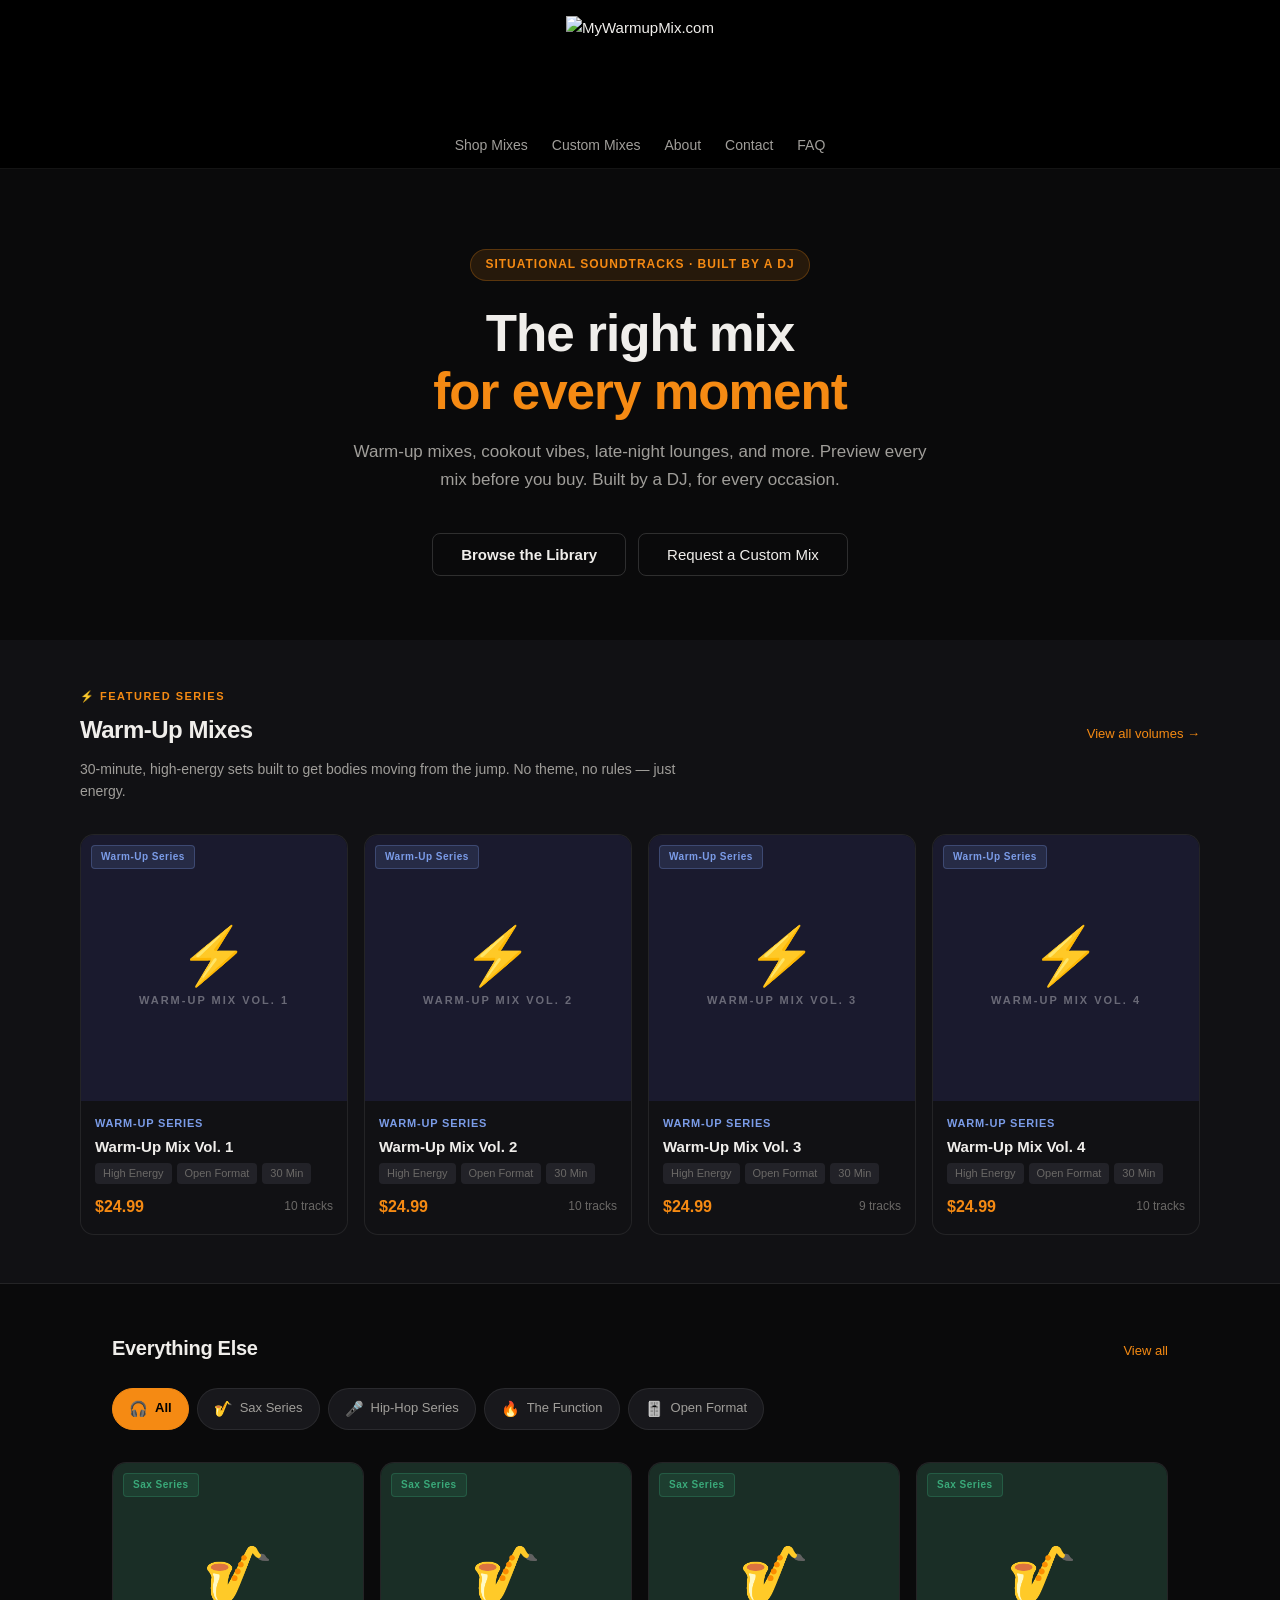
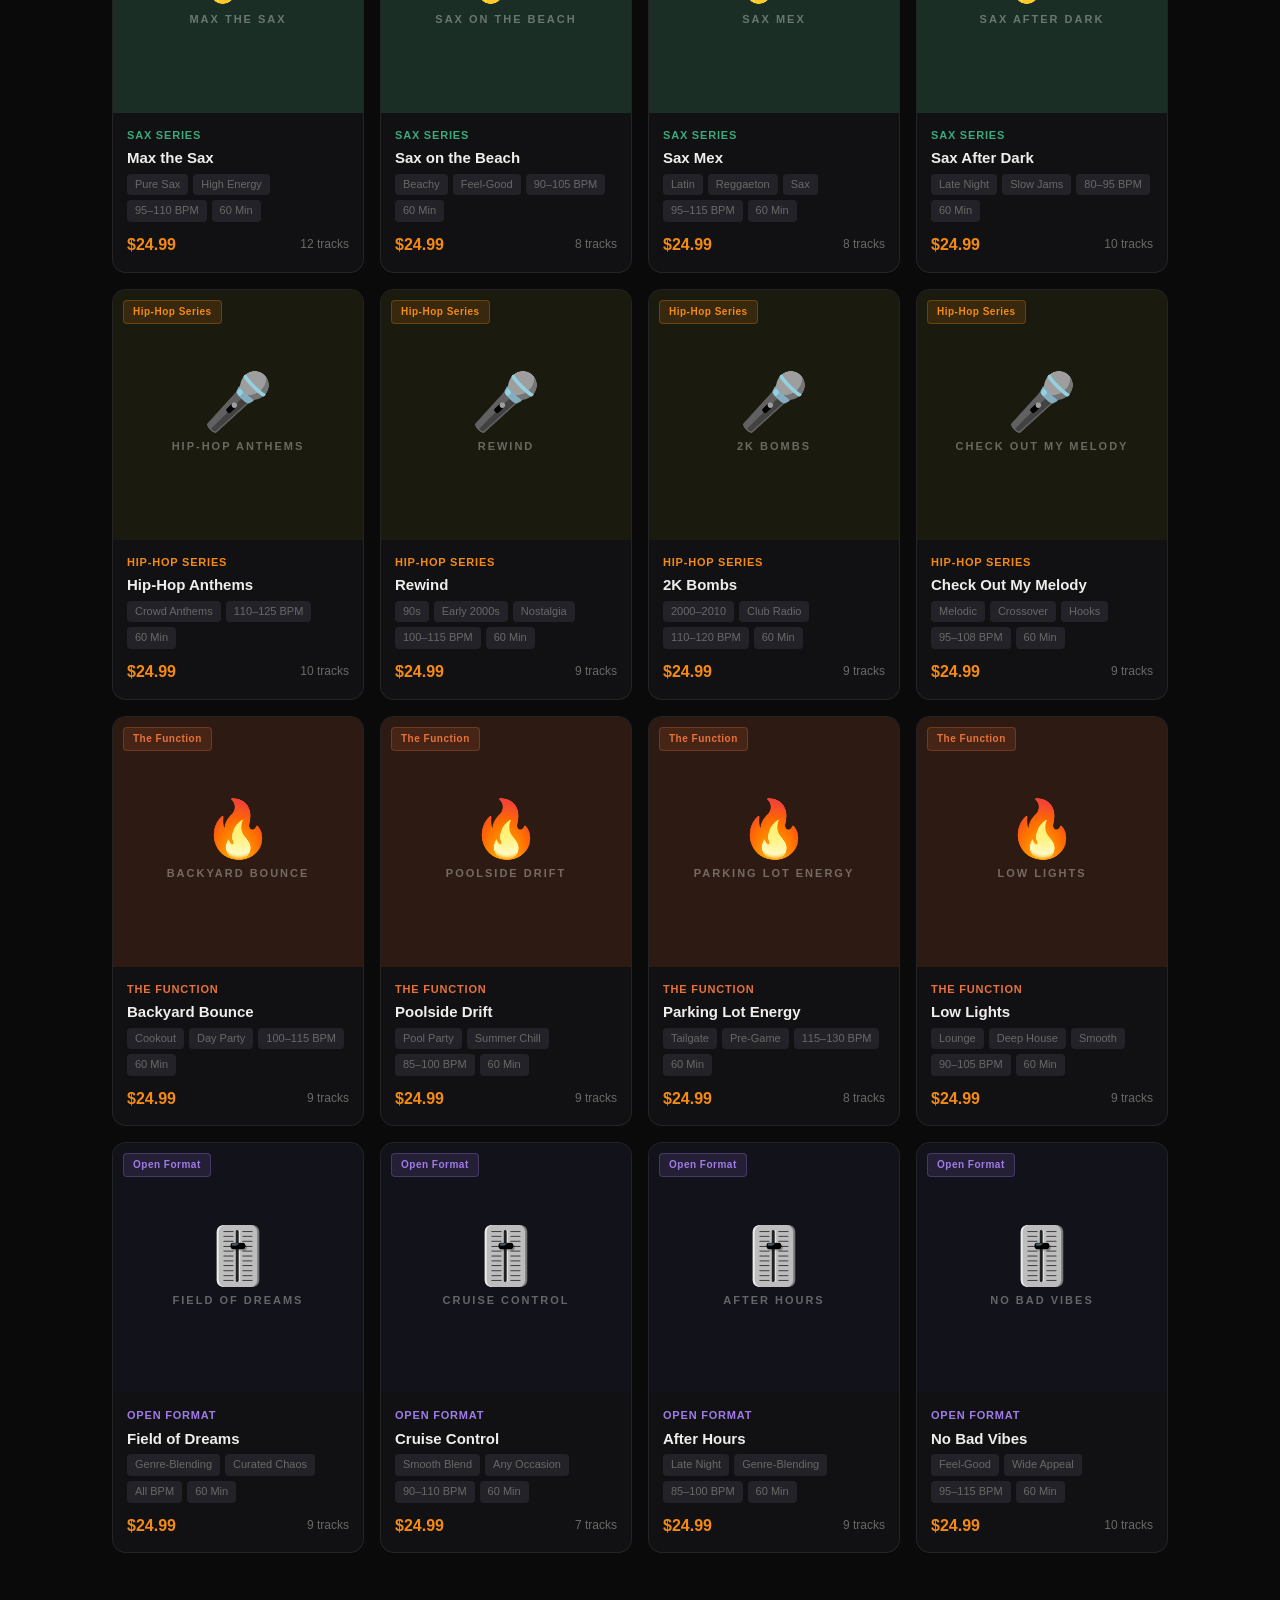
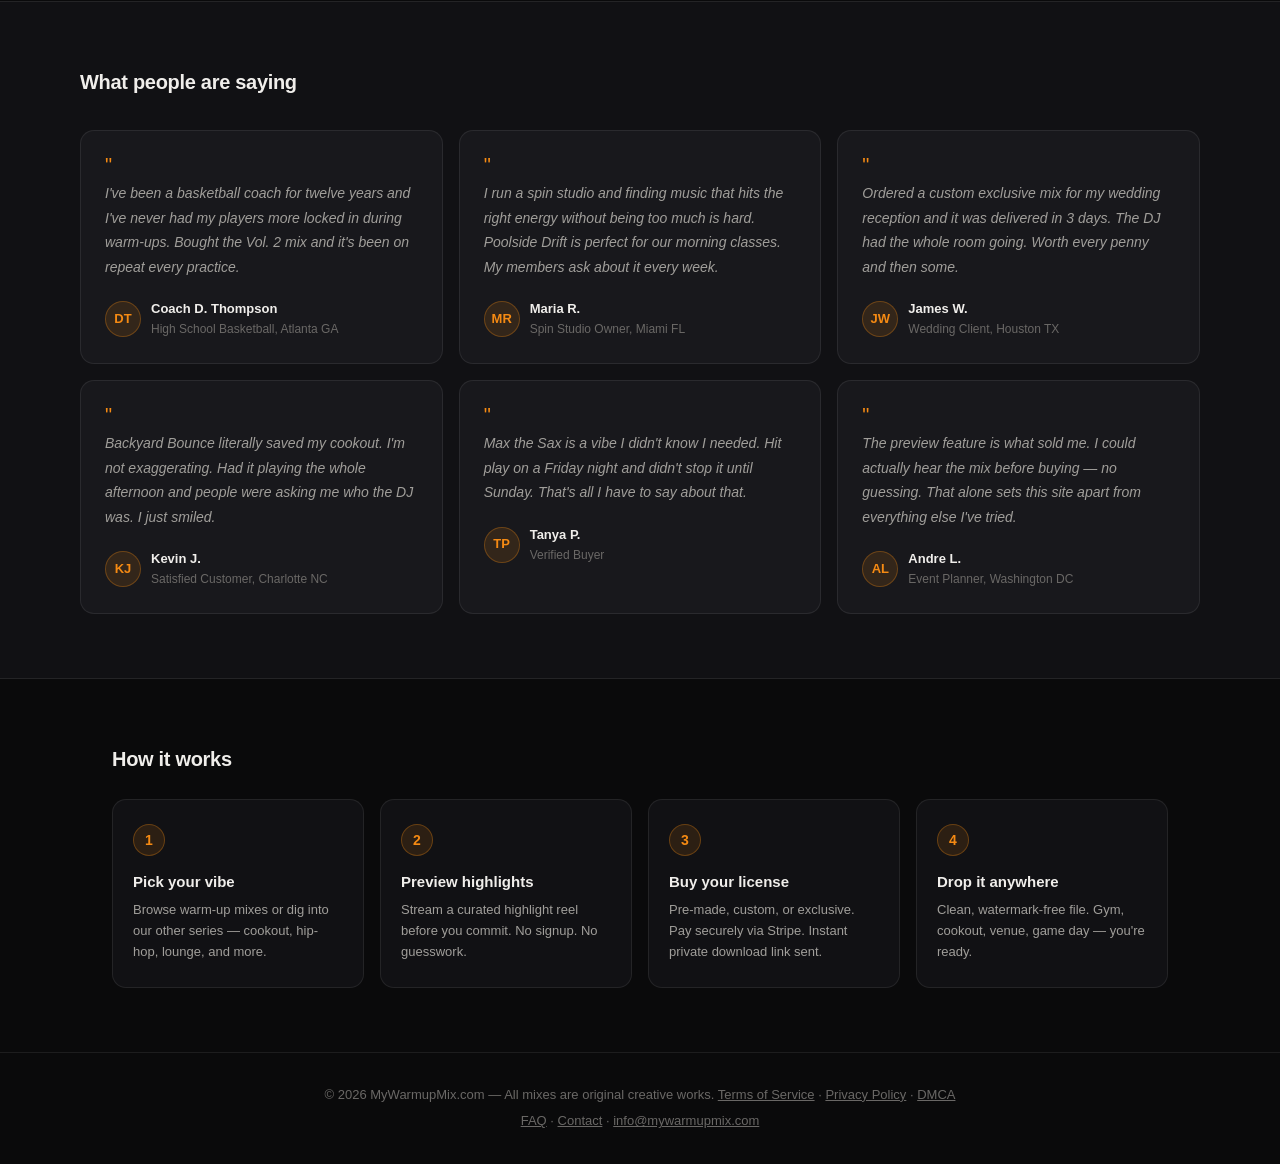
==== commit 102b0d24: "Update index.html" ====
--- a/index.html
+++ b/index.html
@@ -59,10 +59,10 @@
   .hero h1 em { font-style: normal; color: var(--accent); }
   .hero p { color: var(--text2); font-size: 17px; max-width: 580px; margin: 0 auto 2.5rem; }
   .hero-btns { display: flex; gap: 12px; justify-content: center; flex-wrap: wrap; }
-  .btn-primary { background: var(--accent); color: #000; border: none; padding: 12px 28px; border-radius: 8px; font-size: 15px; font-weight: 700; cursor: pointer; transition: background 0.15s; }
-  .btn-primary:hover { background: var(--accent2); }
+  .btn-primary { background: transparent; color: var(--text); border: 1px solid var(--border2); padding: 12px 28px; border-radius: 8px; font-size: 15px; font-weight: 700; cursor: pointer; transition: all 0.15s; }
+  .btn-primary:hover { background: var(--accent); color: #000; border-color: var(--accent); }
   .btn-outline { background: transparent; color: var(--text); border: 1px solid var(--border2); padding: 12px 28px; border-radius: 8px; font-size: 15px; font-weight: 500; cursor: pointer; transition: all 0.15s; }
-  .btn-outline:hover { background: var(--bg3); }
+  .btn-outline:hover { background: var(--accent); color: #000; border-color: var(--accent); }
 
   /* STATS */
   .stats { display: flex; justify-content: center; gap: 3rem; padding: 2rem; border-top: 1px solid var(--border); border-bottom: 1px solid var(--border); background: var(--bg2); flex-wrap: wrap; }
@@ -163,7 +163,7 @@
   .doc-back { display: inline-flex; align-items: center; gap: 6px; font-size: 13px; color: var(--text3); cursor: pointer; margin-bottom: 2rem; transition: color 0.15s; }
   .doc-back:hover { color: var(--text); }
   .about-hero { background: var(--bg2); border: 1px solid var(--border); border-radius: var(--radius-lg); padding: 2.5rem 2rem; margin-bottom: 2rem; text-align: center; }
-  .about-hero h2 { font-size: 30px; font-weight: 800; margin-bottom: 0.5rem; letter-spacing: -0.5px; color: var(--accent); }
+  .about-hero h2 { font-size: clamp(2rem, 5vw, 3.2rem); font-weight: 800; margin-bottom: 0.5rem; letter-spacing: -1px; line-height: 1.15; }
   .about-hero p { font-size: 15px; color: var(--text2); max-width: 480px; margin: 0 auto; }
   .about-pillars { display: grid; grid-template-columns: repeat(2, 1fr); gap: 14px; margin: 2rem 0; }
   .pillar { background: var(--bg2); border: 1px solid var(--border); border-radius: var(--radius-lg); padding: 1.25rem; }
@@ -303,7 +303,7 @@
   <main>
   <div class="hero">
     <div class="hero-tag">Situational Soundtracks · Built by a DJ</div>
-    <h1>The right mix for<br><em>every moment</em></h1>
+    <h1>The right mix<br><em>for every moment</em></h1>
     <p>Warm-up mixes, cookout vibes, late-night lounges, and more. Preview every mix before you buy. Built by a DJ, for every occasion.</p>
     <div class="hero-btns">
       <button class="btn-primary" onclick="document.getElementById('warmup-spotlight').scrollIntoView({behavior:'smooth'})">Browse the Library</button>
@@ -469,7 +469,7 @@
   <div class="doc-page">
     <div class="doc-back" onclick="showPage('home')">← Back to home</div>
     <div class="about-hero">
-      <h2>Music isn't background noise.<br>It's the moment itself.</h2>
+      <h2><span style="color:var(--text)">Music isn't background noise.</span><br><em style="font-style:normal;color:var(--accent)">It's the moment itself.</em></h2>
       <p>We built MyWarmupMix.com because we believe the right mix can transform any occasion — and that passion for music is what makes all the difference.</p>
     </div>
     <h2>Our story</h2>
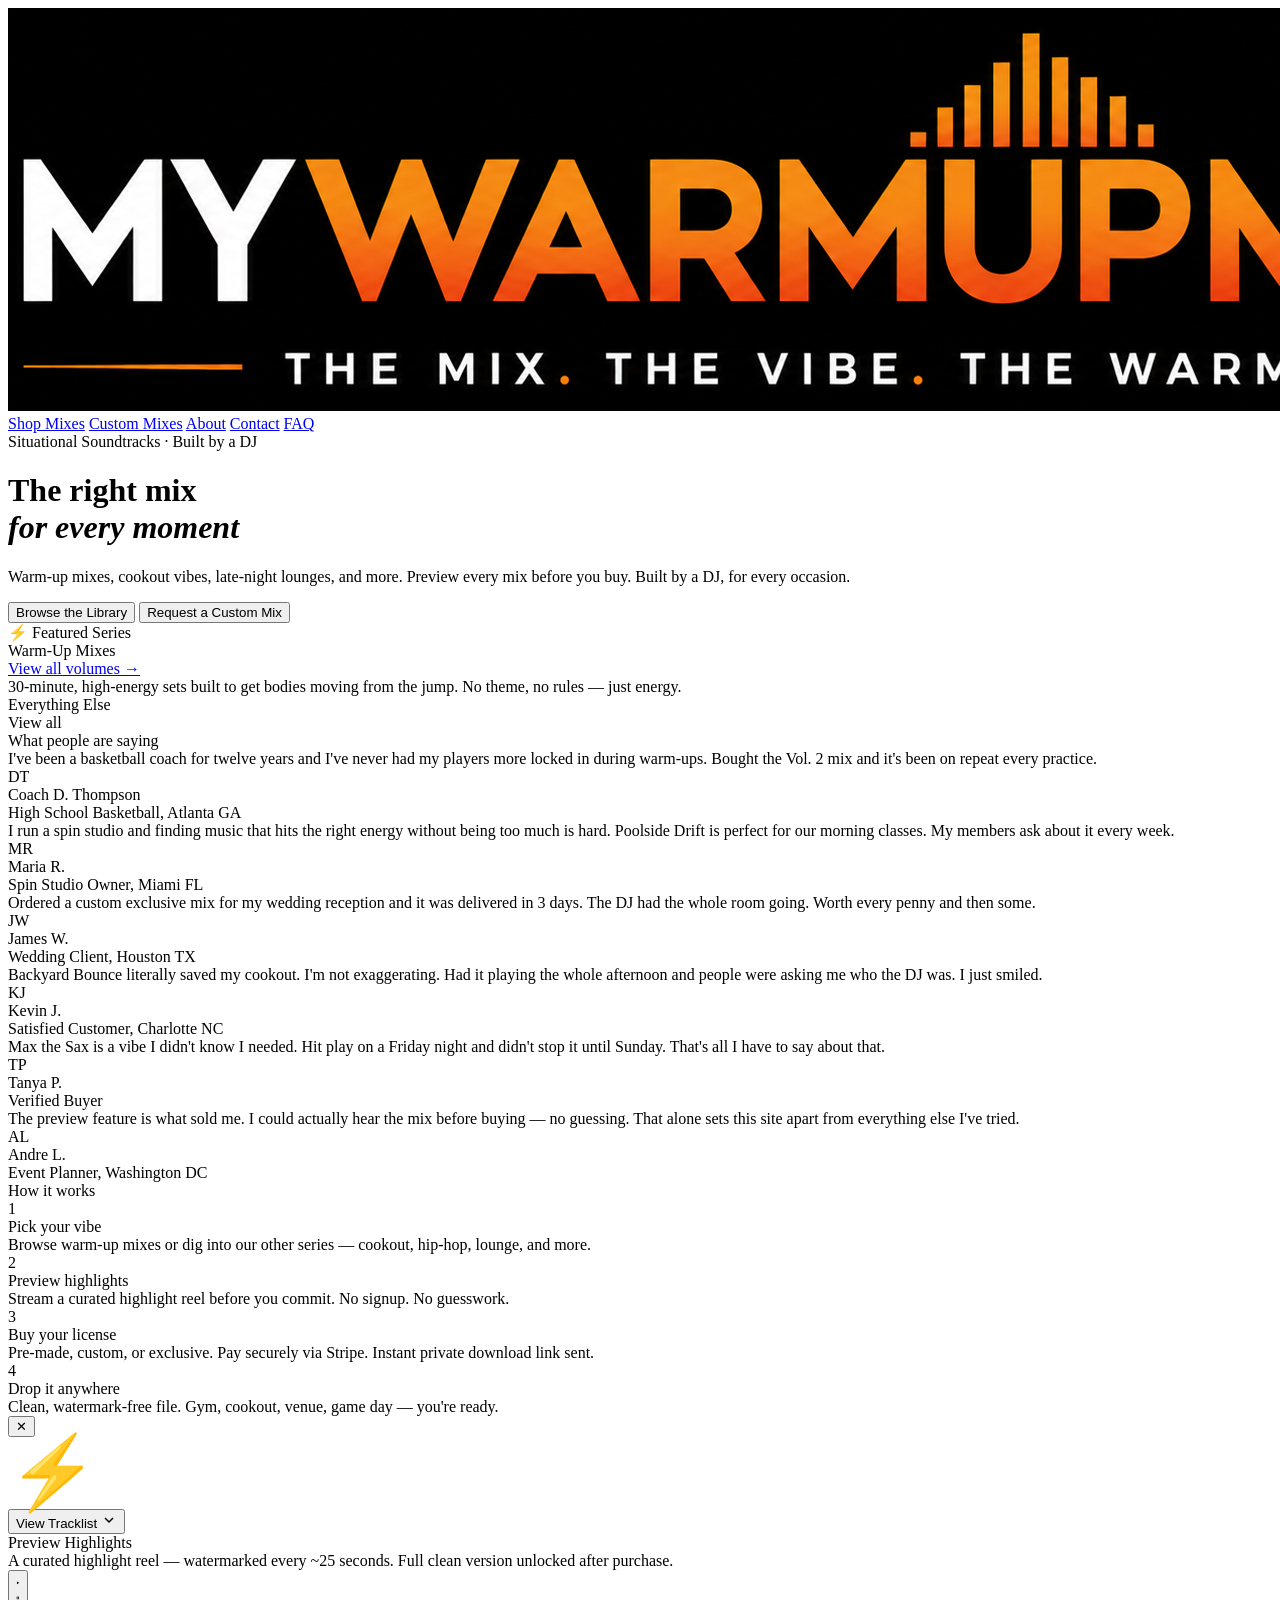
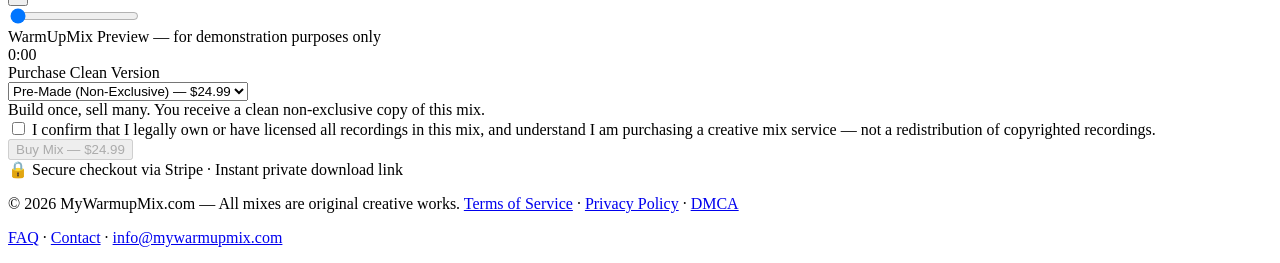
==== commit 14ba0351: "Update index.html" ====
--- a/index.html
+++ b/index.html
@@ -7,15 +7,15 @@
 <meta name="description" content="Professional DJ mixes for warm-ups, cookouts, game days, lounges, and more. Preview before you buy. Pre-made and custom exclusive mixes available.">
 <meta name="keywords" content="DJ mixes, warm up mix, workout music, custom DJ mix, cookout playlist, team warm up music, gym mix, party mix, hip hop mix, sax mix, buy DJ mix">
 <meta name="robots" content="index, follow">
-<link rel="canonical" href="https://www.mywarmupmix.com">
+<link rel="canonical" href="https://www.mywarmupmix.com/">
 <meta property="og:type" content="website">
-<meta property="og:url" content="https://www.mywarmupmix.com">
+<meta property="og:url" content="https://www.mywarmupmix.com/">
 <meta property="og:title" content="MyWarmupMix.com — Premium DJ Mixes for Every Occasion">
 <meta property="og:description" content="Professional DJ mixes for warm-ups, cookouts, game days, lounges, and more. Preview before you buy.">
 <meta property="og:site_name" content="MyWarmupMix.com">
 <meta name="twitter:card" content="summary_large_image">
 <meta name="twitter:title" content="MyWarmupMix.com — Premium DJ Mixes for Every Occasion">
-<meta name="twitter:description" content="Professional DJ mixes for warm-ups, cookouts, game days, lounges, and more. Preview before you buy.">
+<meta name="twitter:description" content="Professional DJ mixes for warm-ups, cookouts, game days, lounges, and more.">
 <script type="application/ld+json">
 {
   "@context": "https://schema.org",
@@ -29,285 +29,29 @@
   "priceRange": "$24.99 - $199.99"
 }
 </script>
-<style>
-  *, *::before, *::after { box-sizing: border-box; margin: 0; padding: 0; }
-  :root {
-    --bg: #0a0a0b; --bg2: #111114; --bg3: #18181c; --bg4: #222228;
-    --border: rgba(255,255,255,0.08); --border2: rgba(255,255,255,0.15);
-    --text: #f0eeeb; --text2: #a09e9a; --text3: #6a6866;
-    --accent: #f58a13; --accent2: #c46e0a; --accent-dim: rgba(245,138,19,0.12);
-    --radius: 10px; --radius-lg: 14px;
-  }
-  body { background: var(--bg); color: var(--text); font-family: -apple-system, BlinkMacSystemFont, 'Segoe UI', sans-serif; font-size: 15px; line-height: 1.6; min-height: 100vh; }
-
-  /* NAV */
-  nav { display: flex; flex-direction: column; align-items: center; justify-content: center; padding: 1rem 2rem 0.75rem; border-bottom: 1px solid var(--border); background: #000; position: sticky; top: 0; z-index: 100; gap: 8px; }
-  .logo { cursor: pointer; }
-  .logo img { height: 110px; width: auto; display: block; }
-  .nav-links { display: flex; gap: 1.5rem; align-items: center; }
-  .nav-links a { color: var(--text2); text-decoration: none; font-size: 14px; cursor: pointer; transition: color 0.15s; }
-  .nav-links a:hover { color: var(--text); }
-  .nav-links a.active { color: var(--accent); font-weight: 600; }
-
-  .page { display: none; }
-  .page.active { display: block; }
-
-  /* HERO */
-  .hero { padding: 5rem 2rem 4rem; max-width: 860px; margin: 0 auto; text-align: center; }
-  .hero-tag { display: inline-block; background: var(--accent-dim); color: var(--accent); font-size: 12px; font-weight: 600; letter-spacing: 1px; text-transform: uppercase; padding: 5px 14px; border-radius: 20px; margin-bottom: 1.5rem; border: 1px solid rgba(245,138,19,0.25); }
-  .hero h1 { font-size: clamp(2rem, 5vw, 3.2rem); font-weight: 800; line-height: 1.15; letter-spacing: -1px; margin-bottom: 1rem; }
-  .hero h1 em { font-style: normal; color: var(--accent); }
-  .hero p { color: var(--text2); font-size: 17px; max-width: 580px; margin: 0 auto 2.5rem; }
-  .hero-btns { display: flex; gap: 12px; justify-content: center; flex-wrap: wrap; }
-  .btn-primary { background: transparent; color: var(--text); border: 1px solid var(--border2); padding: 12px 28px; border-radius: 8px; font-size: 15px; font-weight: 700; cursor: pointer; transition: all 0.15s; }
-  .btn-primary:hover { background: var(--accent); color: #000; border-color: var(--accent); }
-  .btn-outline { background: transparent; color: var(--text); border: 1px solid var(--border2); padding: 12px 28px; border-radius: 8px; font-size: 15px; font-weight: 500; cursor: pointer; transition: all 0.15s; }
-  .btn-outline:hover { background: var(--accent); color: #000; border-color: var(--accent); }
-
-  /* STATS */
-  .stats { display: flex; justify-content: center; gap: 3rem; padding: 2rem; border-top: 1px solid var(--border); border-bottom: 1px solid var(--border); background: var(--bg2); flex-wrap: wrap; }
-  .stat { text-align: center; }
-  .stat-num { font-size: 22px; font-weight: 700; color: var(--accent); }
-  .stat-label { font-size: 12px; color: var(--text3); margin-top: 2px; letter-spacing: 0.5px; text-transform: uppercase; }
-
-  /* WARM-UP SPOTLIGHT */
-  .warmup-spotlight { background: var(--bg2); border-bottom: 1px solid var(--border); padding: 3rem 2rem; }
-  .warmup-spotlight-inner { max-width: 1120px; margin: 0 auto; }
-  .spotlight-eyebrow { font-size: 11px; font-weight: 700; letter-spacing: 1.5px; text-transform: uppercase; color: var(--accent); margin-bottom: 6px; }
-  .spotlight-header { display: flex; align-items: baseline; justify-content: space-between; margin-bottom: 0.5rem; flex-wrap: wrap; gap: 1rem; }
-  .spotlight-title { font-size: 24px; font-weight: 800; letter-spacing: -0.5px; }
-  .spotlight-link { font-size: 13px; color: var(--accent); cursor: pointer; }
-  .spotlight-link:hover { text-decoration: underline; }
-  .spotlight-desc { font-size: 14px; color: var(--text2); margin-bottom: 2rem; max-width: 600px; }
-
-  /* EVERYTHING ELSE */
-  .else-section { max-width: 1120px; margin: 0 auto; padding: 3rem 2rem; }
-  .section-header { display: flex; align-items: baseline; justify-content: space-between; margin-bottom: 1.5rem; flex-wrap: wrap; gap: 1rem; }
-  .section-title { font-size: 20px; font-weight: 700; letter-spacing: -0.3px; }
-  .section-link { font-size: 13px; color: var(--accent); cursor: pointer; }
-  .section-link:hover { text-decoration: underline; }
-  .series-tabs { display: flex; gap: 8px; flex-wrap: wrap; margin-bottom: 2rem; }
-  .stab { display: flex; align-items: center; gap: 7px; background: var(--bg3); border: 1px solid var(--border); color: var(--text2); padding: 8px 16px; border-radius: 22px; font-size: 13px; font-weight: 500; cursor: pointer; transition: all 0.15s; }
-  .stab:hover { border-color: var(--border2); color: var(--text); }
-  .stab.active { background: var(--accent); color: #000; border-color: var(--accent); font-weight: 700; }
-  .stab-icon { font-size: 15px; }
-
-  /* MIX GRID */
-  .mix-grid { display: grid; grid-template-columns: repeat(auto-fill, minmax(220px, 1fr)); gap: 16px; }
-  .mix-card { background: var(--bg2); border: 1px solid var(--border); border-radius: var(--radius-lg); overflow: hidden; cursor: pointer; transition: transform 0.15s, border-color 0.15s; position: relative; }
-  .mix-card:hover { transform: translateY(-3px); border-color: var(--border2); }
-  .mix-card.now-playing { border-color: var(--accent); }
-  .mix-art { aspect-ratio: 1; position: relative; display: flex; align-items: center; justify-content: center; overflow: hidden; }
-  .mix-art-inner { display: flex; flex-direction: column; align-items: center; gap: 8px; z-index: 1; }
-  .mix-art-icon { font-size: 3.5rem; line-height: 1; }
-  .mix-art-title { font-size: 11px; font-weight: 800; letter-spacing: 2px; text-transform: uppercase; color: rgba(255,255,255,0.35); text-align: center; padding: 0 12px; }
-  .mix-play-overlay { position: absolute; inset: 0; background: rgba(0,0,0,0.5); display: flex; align-items: center; justify-content: center; opacity: 0; transition: opacity 0.2s; }
-  .mix-card:hover .mix-play-overlay { opacity: 1; }
-  .play-circle { width: 52px; height: 52px; background: var(--accent); border-radius: 50%; display: flex; align-items: center; justify-content: center; }
-  .play-circle svg { width: 18px; height: 18px; fill: #000; margin-left: 3px; }
-  .mix-series-badge { position: absolute; top: 10px; left: 10px; font-size: 10px; font-weight: 700; letter-spacing: 0.5px; padding: 3px 9px; border-radius: 4px; }
-  .now-playing-indicator { position: absolute; top: 10px; right: 10px; display: none; align-items: flex-end; gap: 2px; height: 16px; }
-  .mix-card.now-playing .now-playing-indicator { display: flex; }
-  .np-bar { width: 3px; background: var(--accent); border-radius: 2px; animation: npPulse 0.8s ease-in-out infinite alternate; }
-  .np-bar:nth-child(1) { height: 6px; animation-delay: 0s; }
-  .np-bar:nth-child(2) { height: 12px; animation-delay: 0.2s; }
-  .np-bar:nth-child(3) { height: 8px; animation-delay: 0.4s; }
-  .np-bar:nth-child(4) { height: 14px; animation-delay: 0.1s; }
-  @keyframes npPulse { from { transform: scaleY(0.4); } to { transform: scaleY(1); } }
-  .mix-info { padding: 14px; }
-  .mix-series-label { font-size: 11px; font-weight: 600; text-transform: uppercase; letter-spacing: 0.8px; margin-bottom: 4px; }
-  .mix-title { font-size: 15px; font-weight: 700; margin-bottom: 6px; line-height: 1.3; }
-  .mix-tags { display: flex; flex-wrap: wrap; gap: 5px; margin-bottom: 10px; }
-  .mix-tag { font-size: 11px; color: var(--text3); background: var(--bg4); padding: 2px 8px; border-radius: 4px; }
-  .mix-footer { display: flex; align-items: center; justify-content: space-between; }
-  .mix-price { font-size: 16px; font-weight: 700; color: var(--accent); }
-  .mix-tracks { font-size: 12px; color: var(--text3); }
-
-  /* TESTIMONIALS */
-  .testimonials-section { background: var(--bg2); border-top: 1px solid var(--border); border-bottom: 1px solid var(--border); padding: 4rem 2rem; }
-  .testimonials-inner { max-width: 1120px; margin: 0 auto; }
-  .testimonials-grid { display: grid; grid-template-columns: repeat(auto-fit, minmax(280px, 1fr)); gap: 16px; margin-top: 2rem; }
-  .testimonial-card { background: var(--bg3); border: 1px solid var(--border); border-radius: var(--radius-lg); padding: 1.5rem; }
-  .testimonial-quote { font-size: 14px; color: var(--text2); line-height: 1.75; margin-bottom: 1.25rem; font-style: italic; }
-  .testimonial-quote::before { content: '"'; color: var(--accent); font-size: 20px; font-style: normal; line-height: 1; display: block; margin-bottom: 6px; }
-  .testimonial-author { display: flex; align-items: center; gap: 10px; }
-  .testimonial-avatar { width: 36px; height: 36px; border-radius: 50%; background: var(--accent-dim); border: 1px solid rgba(245,138,19,0.3); display: flex; align-items: center; justify-content: center; font-size: 13px; font-weight: 700; color: var(--accent); flex-shrink: 0; }
-  .testimonial-name { font-size: 13px; font-weight: 700; }
-  .testimonial-role { font-size: 12px; color: var(--text3); }
-
-  /* HOW IT WORKS */
-  .how-section { max-width: 1120px; margin: 0 auto; padding: 4rem 2rem; }
-  .how-grid { display: grid; grid-template-columns: repeat(auto-fit, minmax(200px, 1fr)); gap: 16px; }
-  .how-card { background: var(--bg2); border: 1px solid var(--border); border-radius: var(--radius-lg); padding: 1.5rem 1.25rem; }
-  .how-num { width: 32px; height: 32px; background: var(--accent-dim); border: 1px solid rgba(245,138,19,0.3); border-radius: 50%; display: flex; align-items: center; justify-content: center; font-size: 14px; font-weight: 700; color: var(--accent); margin-bottom: 14px; }
-  .how-title { font-size: 15px; font-weight: 700; margin-bottom: 6px; }
-  .how-desc { font-size: 13px; color: var(--text2); line-height: 1.6; }
-
-  /* FAQ */
-  .faq-item { border-bottom: 1px solid var(--border); }
-  .faq-question { width: 100%; background: none; border: none; color: var(--text); font-size: 15px; font-weight: 600; text-align: left; padding: 1.25rem 0; cursor: pointer; display: flex; align-items: center; justify-content: space-between; gap: 1rem; font-family: inherit; }
-  .faq-question:hover { color: var(--accent); }
-  .faq-chev { font-size: 18px; color: var(--text3); transition: transform 0.2s; flex-shrink: 0; }
-  .faq-question.open .faq-chev { transform: rotate(45deg); color: var(--accent); }
-  .faq-answer { font-size: 14px; color: var(--text2); line-height: 1.75; padding-bottom: 1.25rem; display: none; }
-  .faq-answer.open { display: block; }
-
-  /* DOC PAGES */
-  .doc-page { max-width: 740px; margin: 0 auto; padding: 3.5rem 2rem 5rem; }
-  .doc-page h1 { font-size: 28px; font-weight: 800; letter-spacing: -0.5px; margin-bottom: 0.4rem; }
-  .doc-page .doc-date { font-size: 13px; color: var(--text3); margin-bottom: 2.5rem; }
-  .doc-page h2 { font-size: 16px; font-weight: 700; margin: 2rem 0 0.6rem; color: var(--accent); }
-  .doc-page p { font-size: 14px; color: var(--text2); margin-bottom: 1rem; line-height: 1.75; }
-  .doc-page a { color: var(--accent); text-decoration: none; }
-  .doc-page a:hover { text-decoration: underline; }
-  .doc-back { display: inline-flex; align-items: center; gap: 6px; font-size: 13px; color: var(--text3); cursor: pointer; margin-bottom: 2rem; transition: color 0.15s; }
-  .doc-back:hover { color: var(--text); }
-  .about-hero { background: var(--bg2); border: 1px solid var(--border); border-radius: var(--radius-lg); padding: 2.5rem 2rem; margin-bottom: 2rem; text-align: center; }
-  .about-hero h2 { font-size: clamp(2rem, 5vw, 3.2rem); font-weight: 800; margin-bottom: 0.5rem; letter-spacing: -1px; line-height: 1.15; }
-  .about-hero p { font-size: 15px; color: var(--text2); max-width: 480px; margin: 0 auto; }
-  .about-pillars { display: grid; grid-template-columns: repeat(2, 1fr); gap: 14px; margin: 2rem 0; }
-  .pillar { background: var(--bg2); border: 1px solid var(--border); border-radius: var(--radius-lg); padding: 1.25rem; }
-  .pillar-icon { font-size: 1.6rem; margin-bottom: 10px; }
-  .pillar-title { font-size: 14px; font-weight: 700; margin-bottom: 4px; }
-  .pillar-desc { font-size: 13px; color: var(--text2); line-height: 1.6; }
-
-  /* CONTACT & CUSTOM PAGES */
-  .contact-page { max-width: 640px; margin: 0 auto; padding: 3.5rem 2rem 5rem; }
-  .contact-page h1 { font-size: 28px; font-weight: 800; letter-spacing: -0.5px; margin-bottom: 0.4rem; }
-  .contact-page .contact-sub { font-size: 15px; color: var(--text2); margin-bottom: 2.5rem; }
-  .custom-page { max-width: 860px; margin: 0 auto; padding: 3rem 2rem 5rem; }
-  .custom-page h1 { font-size: 32px; font-weight: 800; letter-spacing: -0.5px; margin-bottom: 0.4rem; }
-  .custom-page .custom-sub { font-size: 15px; color: var(--text2); margin-bottom: 2.5rem; max-width: 580px; }
-  .form-section { margin-bottom: 2rem; }
-  .form-section-title { font-size: 11px; font-weight: 700; letter-spacing: 1.5px; text-transform: uppercase; color: var(--accent); margin-bottom: 1rem; }
-  .form-grid { display: grid; grid-template-columns: 1fr 1fr; gap: 12px; margin-bottom: 12px; }
-  .form-field { display: flex; flex-direction: column; gap: 5px; }
-  .form-field label { font-size: 12px; color: var(--text3); font-weight: 500; }
-  .form-field input, .form-field select, .form-field textarea { background: var(--bg3); border: 1px solid var(--border2); border-radius: 7px; padding: 10px 12px; color: var(--text); font-size: 14px; font-family: inherit; transition: border-color 0.15s; }
-  .form-field input:focus, .form-field select:focus, .form-field textarea:focus { outline: none; border-color: var(--accent); }
-  .form-field input::placeholder, .form-field textarea::placeholder { color: var(--text3); }
-  .form-field select option { background: var(--bg3); }
-  .form-field textarea { resize: vertical; min-height: 120px; }
-  .tracklist-form { background: var(--bg2); border: 1px solid var(--border); border-radius: var(--radius-lg); overflow: hidden; margin-bottom: 1.5rem; }
-  .tracklist-form-header { display: grid; grid-template-columns: 36px 1fr 1fr; background: var(--bg3); border-bottom: 1px solid var(--border); padding: 10px 16px; }
-  .tracklist-form-header span { font-size: 11px; font-weight: 700; letter-spacing: 1px; text-transform: uppercase; color: var(--text3); }
-  .track-form-row { display: grid; grid-template-columns: 36px 1fr 1fr; border-bottom: 1px solid var(--border); align-items: center; }
-  .track-form-row:last-child { border-bottom: none; }
-  .track-form-num { padding: 0 0 0 16px; font-size: 12px; color: var(--text3); }
-  .track-form-input { background: transparent; border: none; border-left: 1px solid var(--border); padding: 11px 12px; color: var(--text); font-size: 13px; font-family: inherit; width: 100%; }
-  .track-form-input:focus { outline: none; background: var(--bg3); }
-  .track-form-input::placeholder { color: var(--text3); }
-  .order-summary { background: var(--bg2); border: 1px solid var(--border); border-radius: var(--radius-lg); padding: 1.5rem; margin-bottom: 1.5rem; }
-  .order-summary-title { font-size: 11px; font-weight: 700; letter-spacing: 1.5px; text-transform: uppercase; color: var(--text3); margin-bottom: 1rem; }
-  .order-line { display: flex; justify-content: space-between; align-items: center; font-size: 14px; padding: 6px 0; border-bottom: 1px solid var(--border); }
-  .order-line-label { color: var(--text2); }
-  .order-line-val { font-weight: 600; color: var(--text); }
-  .order-total { display: flex; justify-content: space-between; align-items: center; margin-top: 1rem; padding-top: 1rem; border-top: 1px solid var(--border2); }
-  .order-total-label { font-size: 15px; font-weight: 700; }
-  .order-total-val { font-size: 22px; font-weight: 800; color: var(--accent); }
-  .rush-row { display: flex; align-items: center; justify-content: space-between; background: var(--bg3); border: 1px solid var(--border); border-radius: 8px; padding: 12px 16px; margin-bottom: 1rem; cursor: pointer; transition: border-color 0.15s; }
-  .rush-row:hover { border-color: var(--border2); }
-  .rush-left { display: flex; align-items: center; gap: 10px; }
-  .rush-left input { accent-color: var(--accent); width: 16px; height: 16px; cursor: pointer; }
-  .rush-info { display: flex; flex-direction: column; }
-  .rush-title { font-size: 14px; font-weight: 600; }
-  .rush-desc { font-size: 12px; color: var(--text3); }
-  .rush-price { font-size: 14px; font-weight: 700; color: var(--accent); }
-  .consent-row { display: flex; gap: 10px; align-items: flex-start; margin-bottom: 14px; }
-  .consent-row input { width: 16px; height: 16px; flex-shrink: 0; margin-top: 2px; accent-color: var(--accent); cursor: pointer; }
-  .consent-row label { font-size: 12px; color: var(--text2); line-height: 1.5; cursor: pointer; }
-  .btn-pay { width: 100%; padding: 16px; background: var(--accent); color: #000; border: none; border-radius: 8px; font-size: 17px; font-weight: 700; cursor: pointer; transition: background 0.15s; }
-  .btn-pay:hover { background: var(--accent2); }
-  .btn-submit { width: 100%; padding: 14px; background: var(--accent); color: #000; border: none; border-radius: 8px; font-size: 16px; font-weight: 700; cursor: pointer; transition: background 0.15s; margin-top: 8px; }
-  .btn-submit:hover { background: var(--accent2); }
-
-  /* MODAL */
-  .overlay { position: fixed; inset: 0; background: rgba(0,0,0,0.78); z-index: 200; display: flex; align-items: flex-start; justify-content: center; padding: 2rem 1rem; overflow-y: auto; opacity: 0; pointer-events: none; transition: opacity 0.2s; }
-  .overlay.open { opacity: 1; pointer-events: all; }
-  .product-modal { background: var(--bg2); border: 1px solid var(--border2); border-radius: 18px; width: 100%; max-width: 680px; overflow: hidden; transform: translateY(20px); transition: transform 0.25s; }
-  .overlay.open .product-modal { transform: translateY(0); }
-  .modal-close { position: absolute; top: 1.25rem; right: 1.25rem; background: rgba(0,0,0,0.45); border: 1px solid var(--border2); color: var(--text); width: 34px; height: 34px; border-radius: 50%; cursor: pointer; font-size: 18px; display: flex; align-items: center; justify-content: center; z-index: 10; }
-  .modal-close:hover { background: rgba(0,0,0,0.7); }
-  .modal-art { aspect-ratio: 2.4/1; position: relative; display: flex; align-items: center; justify-content: center; overflow: hidden; }
-  .modal-art-inner { display: flex; flex-direction: column; align-items: center; gap: 10px; }
-  .modal-art-sub { font-size: 12px; font-weight: 800; letter-spacing: 3px; text-transform: uppercase; color: rgba(255,255,255,0.3); }
-  .modal-body { padding: 1.75rem; }
-  .modal-series-label { font-size: 11px; font-weight: 700; text-transform: uppercase; letter-spacing: 1px; margin-bottom: 6px; }
-  .modal-meta { display: flex; align-items: flex-start; justify-content: space-between; gap: 1rem; margin-bottom: 1rem; flex-wrap: wrap; }
-  .modal-title { font-size: 26px; font-weight: 800; letter-spacing: -0.5px; line-height: 1.2; }
-  .modal-price { font-size: 26px; font-weight: 800; color: var(--accent); white-space: nowrap; }
-  .modal-tags { display: flex; flex-wrap: wrap; gap: 6px; margin-bottom: 1.5rem; }
-  .modal-tag { font-size: 12px; color: var(--text2); background: var(--bg4); border: 1px solid var(--border); padding: 4px 10px; border-radius: 6px; }
-  .tracklist-toggle { width: 100%; background: var(--bg3); border: 1px solid var(--border); border-radius: 8px; padding: 12px 16px; color: var(--text2); font-size: 14px; font-weight: 500; cursor: pointer; display: flex; align-items: center; justify-content: space-between; margin-bottom: 1rem; transition: background 0.15s; }
-  .tracklist-toggle:hover { background: var(--bg4); }
-  .tracklist-toggle .chev { transition: transform 0.2s; }
-  .tracklist-toggle.open .chev { transform: rotate(180deg); }
-  .tracklist { background: var(--bg3); border: 1px solid var(--border); border-radius: 8px; overflow: hidden; margin-bottom: 1rem; display: none; }
-  .tracklist.open { display: block; }
-  .track-row { display: grid; grid-template-columns: 24px 1fr; gap: 10px; padding: 9px 16px; border-bottom: 1px solid var(--border); font-size: 13px; align-items: center; }
-  .track-row:last-child { border-bottom: none; }
-  .track-num { color: var(--text3); font-size: 11px; }
-  .track-name { color: var(--text); }
-  .preview-block { background: var(--accent-dim); border: 1px solid rgba(245,138,19,0.25); border-radius: 10px; padding: 1rem 1.25rem; margin-bottom: 1rem; }
-  .preview-label { font-size: 11px; font-weight: 700; letter-spacing: 1.5px; text-transform: uppercase; color: var(--accent); margin-bottom: 8px; display: flex; align-items: center; gap: 7px; }
-  .live-dot { width: 7px; height: 7px; background: var(--accent); border-radius: 50%; flex-shrink: 0; }
-  .preview-note { font-size: 12px; color: var(--text3); margin-bottom: 12px; line-height: 1.5; }
-  .player-row { display: flex; align-items: center; gap: 14px; }
-  .play-btn { width: 44px; height: 44px; background: var(--accent); border: none; border-radius: 50%; cursor: pointer; flex-shrink: 0; display: flex; align-items: center; justify-content: center; transition: background 0.15s; }
-  .play-btn:hover { background: var(--accent2); }
-  .play-btn svg { width: 16px; height: 16px; fill: #000; }
-  .play-icon { margin-left: 2px; }
-  .pause-icon { display: none; }
-  .play-btn.playing .play-icon { display: none; }
-  .play-btn.playing .pause-icon { display: block; }
-  .prog-wrap { flex: 1; }
-  .prog-bar { width: 100%; height: 4px; background: rgba(255,255,255,0.1); border-radius: 2px; cursor: pointer; appearance: none; -webkit-appearance: none; }
-  .prog-bar::-webkit-slider-thumb { -webkit-appearance: none; width: 13px; height: 13px; border-radius: 50%; background: var(--accent); cursor: pointer; }
-  .prog-time { font-size: 12px; color: var(--text3); min-width: 36px; text-align: right; }
-  .watermark-line { font-size: 10px; color: var(--text3); font-style: italic; margin-top: 6px; }
-  .buy-block { background: var(--bg3); border: 1px solid var(--border); border-radius: 10px; padding: 1.25rem; }
-  .buy-label { font-size: 11px; font-weight: 700; letter-spacing: 1.5px; text-transform: uppercase; color: var(--text3); margin-bottom: 12px; }
-  .license-sel { width: 100%; background: var(--bg4); border: 1px solid var(--border2); border-radius: 7px; padding: 10px 12px; color: var(--text); font-size: 14px; margin-bottom: 4px; cursor: pointer; appearance: none; background-image: url("data:image/svg+xml,%3Csvg width='10' height='6' viewBox='0 0 10 6' fill='none' xmlns='http://www.w3.org/2000/svg'%3E%3Cpath d='M1 1L5 5L9 1' stroke='%23a09e9a' stroke-width='1.5' stroke-linecap='round' stroke-linejoin='round'/%3E%3C/svg%3E"); background-repeat: no-repeat; background-position: right 12px center; }
-  .license-desc { font-size: 12px; color: var(--text3); margin-bottom: 12px; padding: 0 2px; line-height: 1.5; }
-  .btn-buy { width: 100%; padding: 14px; background: var(--accent); color: #000; border: none; border-radius: 8px; font-size: 16px; font-weight: 700; cursor: pointer; transition: background 0.15s; }
-  .btn-buy:hover:not(:disabled) { background: var(--accent2); }
-  .btn-buy:disabled { opacity: 0.38; cursor: not-allowed; }
-  .secure-note { text-align: center; font-size: 11px; color: var(--text3); margin-top: 10px; }
-  footer { border-top: 1px solid var(--border); padding: 2rem; text-align: center; color: var(--text3); font-size: 13px; }
-  footer a { color: var(--text3); text-decoration: underline; cursor: pointer; }
-  @media (max-width: 768px) {
-    nav { padding: 0.75rem 1rem; gap: 6px; }
-    .logo img { height: 55px; max-width: 85vw; object-fit: contain; }
-    .nav-links { gap: 0.9rem; }
-    .nav-links a { font-size: 12px; }
-  }
-</style>
+<link rel="stylesheet" href="styles.css">
 </head>
 <body>
 
 <nav>
-  <div class="logo" onclick="showPage('home')">
-    <img src="https://raw.githubusercontent.com/MikeyShine/MyWarmupMix/main/MyWarmupMix.png" alt="MyWarmupMix.com" style="height:110px;width:auto;">
-  </div>
+  <div class="logo"><a href="/"><img src="MyWarmupMix.png" alt="MyWarmupMix.com"></a></div>
   <div class="nav-links">
-    <a id="nav-home" onclick="showPage('home'); setTimeout(function(){ document.getElementById('warmup-spotlight').scrollIntoView({behavior:'smooth'}); }, 50)">Shop Mixes</a>
-    <a id="nav-custom" onclick="showPage('custom')">Custom Mixes</a>
-    <a id="nav-about" onclick="showPage('about')">About</a>
-    <a id="nav-contact" onclick="showPage('contact')">Contact</a>
-    <a id="nav-faq" onclick="showPage('faq')">FAQ</a>
+    <a href="/" id="nav-home">Shop Mixes</a>
+    <a href="/custom.html" id="nav-custom">Custom Mixes</a>
+    <a href="/about.html" id="nav-about">About</a>
+    <a href="/contact.html" id="nav-contact">Contact</a>
+    <a href="/faq.html" id="nav-faq">FAQ</a>
   </div>
 </nav>
 
-<!-- HOME -->
-<div class="page active" id="page-home">
-  <main>
+<main>
   <div class="hero">
     <div class="hero-tag">Situational Soundtracks · Built by a DJ</div>
     <h1>The right mix<br><em>for every moment</em></h1>
     <p>Warm-up mixes, cookout vibes, late-night lounges, and more. Preview every mix before you buy. Built by a DJ, for every occasion.</p>
     <div class="hero-btns">
       <button class="btn-primary" onclick="document.getElementById('warmup-spotlight').scrollIntoView({behavior:'smooth'})">Browse the Library</button>
-      <button class="btn-outline" onclick="showPage('custom')">Request a Custom Mix</button>
+      <button class="btn-outline" onclick="window.location.href='/custom.html'">Request a Custom Mix</button>
     </div>
   </div>
 
@@ -316,12 +60,13 @@
       <div class="spotlight-eyebrow">⚡ Featured Series</div>
       <div class="spotlight-header">
         <div class="spotlight-title">Warm-Up Mixes</div>
-        <span class="spotlight-link" onclick="filterSeries('warmup'); document.getElementById('everything-else').scrollIntoView({behavior:'smooth'})">View all volumes →</span>
+        <a class="spotlight-link" href="#everything-else" onclick="filterSeries('warmup')">View all volumes →</a>
       </div>
       <div class="spotlight-desc">30-minute, high-energy sets built to get bodies moving from the jump. No theme, no rules — just energy.</div>
       <div class="mix-grid" id="warmupGrid"></div>
     </div>
   </div>
+
   <div class="else-section" id="everything-else">
     <div class="section-header">
       <div class="section-title">Everything Else</div>
@@ -330,6 +75,7 @@
     <div class="series-tabs" id="seriesTabs"></div>
     <div class="mix-grid" id="mixGrid"></div>
   </div>
+
   <div class="testimonials-section">
     <div class="testimonials-inner">
       <div class="section-header"><div class="section-title">What people are saying</div></div>
@@ -343,6 +89,7 @@
       </div>
     </div>
   </div>
+
   <div class="how-section">
     <div class="section-header"><div class="section-title">How it works</div></div>
     <div class="how-grid">
@@ -352,189 +99,7 @@
       <div class="how-card"><div class="how-num">4</div><div class="how-title">Drop it anywhere</div><div class="how-desc">Clean, watermark-free file. Gym, cookout, venue, game day — you're ready.</div></div>
     </div>
   </div>
-  </main>
-</div>
-
-<!-- CUSTOM MIX -->
-<div class="page" id="page-custom">
-  <div class="custom-page">
-    <div class="doc-back" onclick="showPage('home')">← Back to home</div>
-    <h1>Request a Custom Mix</h1>
-    <p class="custom-sub">Tell us exactly what you want. Fill in your tracklist below, choose your license type, and complete payment to submit your order. We'll be in touch within 7–10 business days — or sooner if you choose rush delivery.</p>
-    <div class="form-section">
-      <div class="form-section-title">Your Info</div>
-      <div class="form-grid">
-        <div class="form-field"><label>First &amp; Last Name</label><input type="text" id="cm-name" placeholder="Jane Smith"></div>
-        <div class="form-field"><label>Email Address</label><input type="email" id="cm-email" placeholder="jane@example.com"></div>
-      </div>
-      <div class="form-grid">
-        <div class="form-field"><label>Phone Number</label><input type="tel" id="cm-phone" placeholder="(555) 555-5555"></div>
-        <div class="form-field"><label>Occasion / Event Type</label>
-          <select id="cm-occasion" onchange="handleOccasionChange()">
-            <option value="">Select one...</option>
-            <option disabled>── Warm-Up ──</option>
-            <option>Team Warm-Up</option>
-            <option disabled>── Everything Else ──</option>
-            <option>Birthday Party</option>
-            <option>Club / Venue</option>
-            <option>Cookout / Day Party</option>
-            <option>Corporate Event</option>
-            <option>Gym / Fitness Class</option>
-            <option>Personal Use</option>
-            <option>Sports / Game Day</option>
-            <option>Wedding</option>
-            <option>Other</option>
-          </select>
-        </div>
-      </div>
-    </div>
-    <div class="form-section">
-      <div class="form-section-title">License Type</div>
-      <div class="form-grid">
-        <div class="form-field"><label>Select License</label>
-          <select id="cm-license" onchange="updateOrderSummary()">
-            <option value="74.99">Custom (Non-Exclusive) — $74.99</option>
-            <option value="199.99">Custom Exclusive — $199.99</option>
-          </select>
-        </div>
-        <div class="form-field">
-          <label style="opacity:0;">.</label>
-          <div style="font-size:13px;color:var(--text2);padding:10px 0;line-height:1.5;" id="cm-license-desc">Non-exclusive — others may also purchase this mix.</div>
-        </div>
-      </div>
-    </div>
-    <div class="form-section">
-      <div class="form-section-title">Delivery</div>
-      <div class="rush-row" onclick="var cb=document.getElementById('cm-rush'); cb.checked=!cb.checked; updateOrderSummary();">
-        <div class="rush-left">
-          <input type="checkbox" id="cm-rush" onclick="event.stopPropagation(); updateOrderSummary();">
-          <div class="rush-info"><div class="rush-title">48-Hour Rush Delivery</div><div class="rush-desc">We'll prioritize your mix and deliver within 48 hours of payment confirmation.</div></div>
-        </div>
-        <div class="rush-price">+$49.99</div>
-      </div>
-      <div style="font-size:12px;color:var(--text3);margin-top:-4px;">Standard delivery is 7–10 business days. Delays are possible and will be communicated promptly.</div>
-    </div>
-    <div class="form-section">
-      <div class="form-section-title">Your Tracklist (<span id="tracklist-count">20</span> tracks max)</div>
-      <div style="background:var(--bg3);border:1px solid var(--border);border-radius:8px;padding:12px 16px;margin-bottom:1rem;font-size:13px;color:var(--text2);line-height:1.6;">
-        <strong style="color:var(--text);">Creative note:</strong> Every track you request will be included in your mix — guaranteed. However, we reserve the right to select the most appropriate version, edit, or remix of each track to best serve the flow and energy of the mix. If a specific version matters to you, note it in the artist or title field.
-      </div>
-      <div class="tracklist-form">
-        <div class="tracklist-form-header"><span>#</span><span>Artist</span><span>Title</span></div>
-        <div id="trackFormRows"></div>
-      </div>
-    </div>
-    <div class="order-summary">
-      <div class="order-summary-title">Order Summary</div>
-      <div class="order-line"><span class="order-line-label" id="sum-license-label">Custom (Non-Exclusive)</span><span class="order-line-val" id="sum-license-price">$74.99</span></div>
-      <div class="order-line" id="sum-rush-line" style="display:none;"><span class="order-line-label">48-Hour Rush Delivery</span><span class="order-line-val">$49.99</span></div>
-      <div class="order-total"><span class="order-total-label">Total</span><span class="order-total-val" id="sum-total">$74.99</span></div>
-    </div>
-    <div class="consent-row">
-      <input type="checkbox" id="cm-consent">
-      <label for="cm-consent">I confirm that I legally own or have licensed all recordings in my tracklist, and understand I am purchasing a creative mix service — not a redistribution of copyrighted recordings.</label>
-    </div>
-    <button class="btn-pay" onclick="handleCustomPay()">Pay Now — $<span id="pay-total">74.99</span></button>
-    <div class="secure-note">🔒 Secure checkout via Stripe · You'll receive an email confirmation upon payment</div>
-  </div>
-</div>
-
-<!-- CONTACT -->
-<div class="page" id="page-contact">
-  <div class="contact-page">
-    <div class="doc-back" onclick="showPage('home')">← Back to home</div>
-    <h1>Get in Touch</h1>
-    <p class="contact-sub">Have a question, a custom request, or just want to talk music? We'd love to hear from you. We typically respond within 24–48 hours.</p>
-    <div class="form-field" style="margin-bottom:14px;"><label>First &amp; Last Name</label><input type="text" id="ct-name" placeholder="Jane Smith"></div>
-    <div class="form-field" style="margin-bottom:14px;"><label>Email Address</label><input type="email" id="ct-email" placeholder="jane@example.com"></div>
-    <div class="form-field" style="margin-bottom:14px;"><label>Phone Number (optional)</label><input type="tel" id="ct-phone" placeholder="(555) 555-5555"></div>
-    <div class="form-field" style="margin-bottom:14px;"><label>Message</label><textarea id="ct-message" placeholder="What's on your mind?"></textarea></div>
-    <button class="btn-submit" onclick="handleContact()">Send Message</button>
-    <div class="secure-note" style="margin-top:12px;">Or email us directly: <a href="mailto:info@mywarmupmix.com" style="color:var(--accent);">info@mywarmupmix.com</a></div>
-  </div>
-</div>
-
-<!-- FAQ -->
-<div class="page" id="page-faq">
-  <div class="doc-page">
-    <div class="doc-back" onclick="showPage('home')">← Back to home</div>
-    <h1>Frequently Asked Questions</h1>
-    <p style="color:var(--text2);font-size:14px;margin-bottom:2rem;">Can't find what you're looking for? <a onclick="showPage('contact')">Contact us</a> and we'll get back to you within 24–48 hours.</p>
-    <div id="faqListPage"></div>
-  </div>
-</div>
-
-<!-- ABOUT -->
-<div class="page" id="page-about">
-  <div class="doc-page">
-    <div class="doc-back" onclick="showPage('home')">← Back to home</div>
-    <div class="about-hero">
-      <h2><span style="color:var(--text)">Music isn't background noise.</span><br><em style="font-style:normal;color:var(--accent)">It's the moment itself.</em></h2>
-      <p>We built MyWarmupMix.com because we believe the right mix can transform any occasion — and that passion for music is what makes all the difference.</p>
-    </div>
-    <h2>Our story</h2>
-    <p>We didn't build this site because it seemed like a good business idea. We built it because music has always been at the center of everything we do — and we wanted a way to share that with the world on our own terms.</p>
-    <p>We've spent years curating mixes, studying what makes a crowd move, what makes a cookout feel like a celebration, what makes a warm-up feel like a ritual. That experience lives in every mix we put out — and we believe you can feel the difference between something that was crafted with love and something that was just thrown together.</p>
-    <p>MyWarmupMix.com is our answer to the question: what if someone actually cared about the music they were playing? What if every mix felt intentional — built for a specific moment, a specific feeling, a specific vibe? That's what we're here to deliver.</p>
-    <h2>What sets us apart</h2>
-    <div class="about-pillars">
-      <div class="pillar"><div class="pillar-icon">❤️</div><div class="pillar-title">Passion first</div><div class="pillar-desc">Every mix starts with genuine love for the music. You'll hear the difference.</div></div>
-      <div class="pillar"><div class="pillar-icon">🎯</div><div class="pillar-title">Built for moments</div><div class="pillar-desc">Cookouts, warm-ups, lounges, game days — we curate for real life situations.</div></div>
-      <div class="pillar"><div class="pillar-icon">🎚️</div><div class="pillar-title">Custom options</div><div class="pillar-desc">Want something made just for you? We do fully custom and exclusive mixes too.</div></div>
-      <div class="pillar"><div class="pillar-icon">▶️</div><div class="pillar-title">Preview before you buy</div><div class="pillar-desc">No guesswork. Every mix has a highlight reel so you know exactly what you're getting.</div></div>
-    </div>
-    <h2>Our catalog</h2>
-    <p>We lead with what we're known for — warm-up mixes. 30-minute, high-energy sets built to get bodies moving. But we don't stop there. The Sax Series, Hip-Hop Series, The Function, and Open Format give you a mix for every mood and occasion.</p>
-    <h2>Get in touch</h2>
-    <p>Questions, custom requests, or just want to talk music? <a onclick="showPage('contact')">Contact us here</a> or email <a href="mailto:info@mywarmupmix.com">info@mywarmupmix.com</a></p>
-  </div>
-</div>
-
-<!-- TERMS -->
-<div class="page" id="page-terms">
-  <div class="doc-page">
-    <div class="doc-back" onclick="showPage('home')">← Back to home</div>
-    <h1>Terms of Service</h1><div class="doc-date">Effective date: January 1, 2026</div>
-    <h2>1. Overview</h2><p>These Terms of Service govern your use of MyWarmupMix.com and any purchases made through this site.</p>
-    <h2>2. What we sell</h2><p>MyWarmupMix.com sells creative mix design and arrangement services — not recordings. Purchasing a mix grants you a license to use our creative work as described in Section 3.</p>
-    <h2>3. License types</h2>
-    <p><strong>Pre-Made (Non-Exclusive) — $24.99:</strong> Clean copy of an existing mix. Non-exclusive.</p>
-    <p><strong>Custom (Non-Exclusive) — $74.99:</strong> Mix tailored to your specifications. Non-exclusive.</p>
-    <p><strong>Custom Exclusive — $199.99:</strong> Mix tailored to your specifications. Never sold to another buyer.</p>
-    <h2>4. Permitted use</h2><p>Purchased mixes may be used for personal enjoyment, private events, gym and fitness classes, parties, and similar non-commercial settings. Resale or redistribution is not permitted without prior written consent.</p>
-    <h2>5. Buyer representations</h2><p>By completing a purchase, you confirm that you legally own or have licensed all recordings referenced in the tracklist.</p>
-    <h2>6. Delivery</h2><p>Standard delivery is 7–10 business days. Rush delivery (48 hours) is available for an additional $49.99.</p>
-    <h2>7. Refunds</h2><p>All sales are final once a download link has been delivered.</p>
-    <h2>8. Rush delivery</h2><p>Rush delivery orders are prioritized and delivered within 48 hours of payment confirmation. Delays due to unforeseen circumstances will be communicated promptly.</p>
-    <h2>9. Creative discretion</h2><p>For custom mix orders, every track submitted by the buyer is guaranteed to be included in the final mix. MyWarmupMix.com reserves the right to select the most appropriate version, edit, or remix of any submitted track. The tracklist itself will not be altered.</p>
-    <h2>10. Refunds</h2><p>All sales are final once a download link has been delivered.</p>
-    <h2>11. Contact</h2><p><a href="mailto:info@mywarmupmix.com">info@mywarmupmix.com</a></p>
-  </div>
-</div>
-
-<!-- PRIVACY -->
-<div class="page" id="page-privacy">
-  <div class="doc-page">
-    <div class="doc-back" onclick="showPage('home')">← Back to home</div>
-    <h1>Privacy Policy</h1><div class="doc-date">Effective date: January 1, 2026</div>
-    <h2>1. Information we collect</h2><p>Name, email, phone, and payment info. Payments processed securely by Stripe — never stored on our servers.</p>
-    <h2>2. How we use your information</h2><p>To process and deliver your purchase and respond to inquiries. We never sell or share your data for marketing purposes.</p>
-    <h2>3. Third-party services</h2><p>Stripe for payments, AWS for file delivery.</p>
-    <h2>4. Data retention</h2><p>Request deletion anytime: <a href="mailto:info@mywarmupmix.com">info@mywarmupmix.com</a></p>
-  </div>
-</div>
-
-<!-- DMCA -->
-<div class="page" id="page-dmca">
-  <div class="doc-page">
-    <div class="doc-back" onclick="showPage('home')">← Back to home</div>
-    <h1>DMCA Policy</h1><div class="doc-date">Effective date: January 1, 2026</div>
-    <h2>What is the DMCA?</h2><p>The Digital Millennium Copyright Act provides a process for copyright holders to request removal of infringing content.</p>
-    <h2>Our position</h2><p>We sell creative mix arrangement services — not recordings. Preview content is watermarked and streamed only.</p>
-    <h2>Filing a notice</h2><p>Send to <a href="mailto:info@mywarmupmix.com">info@mywarmupmix.com</a> with: description of the work, location of infringing material, your contact info, good faith statement, and signature under penalty of perjury.</p>
-    <h2>Counter-notices</h2><p>If content was removed in error, submit a counter-notice with contact info, identification of removed content, and statement under penalty of perjury.</p>
-  </div>
-</div>
+</main>
 
 <!-- MODAL -->
 <div class="overlay" id="overlay" onclick="closeOverlay(event)">
@@ -596,246 +161,11 @@
 
 <div class="toast" id="toast"></div>
 
-<script>
-var SERIES = [
-  { id:'sax',      icon:'🎷', name:'Sax Series',     color:'#1a2e26', accent:'#3aaa7a', labelColor:'#3aaa7a' },
-  { id:'hiphop',   icon:'🎤', name:'Hip-Hop Series', color:'#1a1a0e', accent:'#f58a13', labelColor:'#f58a13' },
-  { id:'function', icon:'🔥', name:'The Function',   color:'#2d1a12', accent:'#e8723a', labelColor:'#e8723a' },
-  { id:'open',     icon:'🎚️', name:'Open Format',    color:'#12121a', accent:'#a07be8', labelColor:'#a07be8' },
-  { id:'warmup',   icon:'⚡', name:'Warm-Up Series', color:'#1a1a2e', accent:'#7b9ce8', labelColor:'#7b9ce8' }
-];
+<footer>
+  <p>© 2026 MyWarmupMix.com — All mixes are original creative works. <a href="/terms.html">Terms of Service</a> · <a href="/privacy.html">Privacy Policy</a> · <a href="/dmca.html">DMCA</a></p>
+  <p><a href="/faq.html">FAQ</a> · <a href="/contact.html">Contact</a> · <a href="mailto:info@mywarmupmix.com">info@mywarmupmix.com</a></p>
+</footer>
 
-var MIXES = [
-  { id:1,  series:'sax',      title:'Max the Sax',         tags:['Pure Sax','High Energy','95–110 BPM','60 Min'],       price:'24.99', tracks:['DMX – Party Up','Usher – Yeah!','Jay-Z – Empire State of Mind','Kanye West – Gold Digger','Beyoncé – Crazy in Love','Mary J. Blige – Real Love','Biggie – Juicy','Ne-Yo – So Sick','Chris Brown – Forever','R. Kelly – Ignition','Alicia Keys – No One','Drake – One Dance'] },
-  { id:2,  series:'sax',      title:'Sax on the Beach',    tags:['Beachy','Feel-Good','90–105 BPM','60 Min'],           price:'24.99', tracks:['Kool & The Gang – Get Down on It','Earth Wind & Fire – September','Michael Jackson – Don\'t Stop \'Til You Get Enough','Stevie Wonder – Sir Duke','Lionel Richie – All Night Long','Average White Band – Pick Up the Pieces','Grover Washington Jr. – Just the Two of Us','George Benson – Give Me the Night'] },
-  { id:3,  series:'sax',      title:'Sax Mex',             tags:['Latin','Reggaeton','Sax','95–115 BPM','60 Min'],      price:'24.99', tracks:['Marc Anthony – Vivir Mi Vida','Bad Bunny – Tití Me Preguntó','J Balvin – Mi Gente','Daddy Yankee – Gasolina','Ozuna – Taki Taki','Maluma – Hawái','Shakira – Hips Don\'t Lie','Celia Cruz – La Vida Es Un Carnaval'] },
-  { id:4,  series:'sax',      title:'Sax After Dark',      tags:['Late Night','Slow Jams','80–95 BPM','60 Min'],        price:'24.99', tracks:['Jaheim – Could It Be','Joe – All That I Am','R. Kelly – Step in the Name of Love','Ginuwine – Pony','Brandy – Have You Ever','112 – Cupid','Dru Hill – Never Make a Promise','Silk – Freak Me','Jodeci – Cry for You','K-Ci & JoJo – All My Life'] },
-  { id:5,  series:'hiphop',   title:'Hip-Hop Anthems',     tags:['Crowd Anthems','110–125 BPM','60 Min'],               price:'24.99', tracks:['Kendrick Lamar – HUMBLE.','Drake – God\'s Plan','Jay-Z & Kanye – Ni**as in Paris','Cardi B – Bodak Yellow','Migos – Bad and Boujee','Future – Mask Off','21 Savage – Bank Account','Travis Scott – SICKO MODE','Post Malone – Congratulations','Lil Baby – Drip Too Hard'] },
-  { id:6,  series:'hiphop',   title:'Rewind',              tags:['90s','Early 2000s','Nostalgia','100–115 BPM','60 Min'], price:'24.99', tracks:['Biggie – Hypnotize','Tupac – California Love','Jay-Z – Big Pimpin\'','Nas – If I Ruled the World','DMX – Ruff Ryders Anthem','Missy Elliott – Work It','Lil Kim – Not Tonight','Busta Rhymes – Put Your Hands Where My Eyes Could See','Wu-Tang Clan – C.R.E.A.M.'] },
-  { id:7,  series:'hiphop',   title:'2K Bombs',            tags:['2000–2010','Club Radio','110–120 BPM','60 Min'],      price:'24.99', tracks:['Nelly – Hot in Herre','Ludacris – Stand Up','Lil Jon – Get Low','T.I. – Whatever You Like','Young Jeezy – Soul Survivor','Gucci Mane – Lemonade','Rick Ross – Hustlin\'','Soulja Boy – Crank That','Fabolous – Throw It in the Bag'] },
-  { id:8,  series:'hiphop',   title:'Check Out My Melody', tags:['Melodic','Crossover','Hooks','95–108 BPM','60 Min'],  price:'24.99', tracks:['Lauryn Hill – Doo Wop','Fugees – Ready or Not','Common – The Light','Mos Def – Ms. Fat Booty','Erykah Badu – On & On','D\'Angelo – Brown Sugar','Outkast – Rosa Parks','A Tribe Called Quest – Can I Kick It?','Maxwell – Ascension'] },
-  { id:9,  series:'function', title:'Backyard Bounce',     tags:['Cookout','Day Party','100–115 BPM','60 Min'],         price:'24.99', tracks:['OutKast – The Way You Move','Juvenile – Back That Azz Up','Lil Jon – Yeah!','David Banner – Play','UGK – International Players Anthem','Three 6 Mafia – Stay Fly','T-Pain – Buy U a Drank','Flo Rida – Low','Dem Franchize Boyz – Lean wit It'] },
-  { id:10, series:'function', title:'Poolside Drift',      tags:['Pool Party','Summer Chill','85–100 BPM','60 Min'],    price:'24.99', tracks:['Drake – Hotline Bling','Calvin Harris – Summer','Pharrell – Happy','Justin Timberlake – Can\'t Stop the Feeling','Bruno Mars – Treasure','Dua Lipa – Levitating','Lizzo – Juice','Mark Ronson – Uptown Funk','Daft Punk – Get Lucky'] },
-  { id:11, series:'function', title:'Parking Lot Energy',  tags:['Tailgate','Pre-Game','115–130 BPM','60 Min'],        price:'24.99', tracks:['2 Chainz – No Lie','Meek Mill – Started from the Bottom','Big Sean – IDFWU','YG – My Ni**a','Rick Ross – Pop That','Wale – The Need to Know','Yo Gotti – Down in the DM','Young Jeezy – Put On'] },
-  { id:12, series:'function', title:'Low Lights',          tags:['Lounge','Deep House','Smooth','90–105 BPM','60 Min'], price:'24.99', tracks:['Frank Ocean – Thinkin Bout You','The Weeknd – Earned It','SZA – Good Days','H.E.R. – Focus','Jhené Aiko – None of Your Concern','Lucky Daye – Roll Some Mo','Brent Faiyaz – Clouded','Giveon – Heartbreak Anniversary','Daniel Caesar – Best Part'] },
-  { id:13, series:'open',     title:'Field of Dreams',     tags:['Genre-Blending','Curated Chaos','All BPM','60 Min'], price:'24.99', tracks:['Prince – Kiss','Michael Jackson – Billie Jean','Whitney Houston – I Wanna Dance','Rick James – Superfreak','Chaka Khan – Ain\'t Nobody','Donna Summer – Last Dance','Gloria Gaynor – I Will Survive','Earth Wind & Fire – Boogie Wonderland','George Clinton – Atomic Dog'] },
-  { id:14, series:'open',     title:'Cruise Control',      tags:['Smooth Blend','Any Occasion','90–110 BPM','60 Min'], price:'24.99', tracks:['Sade – Smooth Operator','Anita Baker – Caught Up in the Rapture','Luther Vandross – Never Too Much','Marvin Gaye – Let\'s Get It On','Al Green – Let\'s Stay Together','Barry White – Can\'t Get Enough of Your Love','Maze ft. Frankie Beverly – Before I Let Go'] },
-  { id:15, series:'open',     title:'After Hours',         tags:['Late Night','Genre-Blending','85–100 BPM','60 Min'], price:'24.99', tracks:['The Weeknd – Blinding Lights','Drake – Passionfruit','Post Malone – Stay','SZA – The Weekend','Frank Ocean – Nights','6LACK – East Atlanta Love Letter','Bryson Tiller – Exchange','H.E.R. – Best Part','Jhené Aiko – Triggered'] },
-  { id:16, series:'open',     title:'No Bad Vibes',        tags:['Feel-Good','Wide Appeal','95–115 BPM','60 Min'],     price:'24.99', tracks:['Pharrell – Happy','Justin Timberlake – Can\'t Stop the Feeling','Bruno Mars – Uptown Funk','Lizzo – Good as Hell','Anderson .Paak – Come Down','Childish Gambino – Redbone','Leon Bridges – Coming Home','Surfaces – Sunday Best','Bill Withers – Lovely Day','Kirk Franklin – Stomp'] },
-  { id:17, series:'warmup',   title:'Warm-Up Mix Vol. 1',  tags:['High Energy','Open Format','30 Min'],               price:'24.99', tracks:['Kendrick Lamar – HUMBLE.','Drake – Started From the Bottom','Jay-Z – Tom Ford','Future – March Madness','Travis Scott – Goosebumps','21 Savage – No Heart','Migos – T-Shirt','Young Thug – Wyclef Jean','Lil Uzi Vert – XO Tour Llif3','Playboi Carti – Magnolia'] },
-  { id:18, series:'warmup',   title:'Warm-Up Mix Vol. 2',  tags:['High Energy','Open Format','30 Min'],               price:'24.99', tracks:['Cardi B – Bodak Yellow','Nicki Minaj – Monster','Lil Baby – Woah','Gunna – Speed It Up','Roddy Ricch – The Box','DaBaby – Suge','Polo G – Pop Out','Juice WRLD – Lucid Dreams','NBA YoungBoy – Outside Today','Lil Durk – India'] },
-  { id:19, series:'warmup',   title:'Warm-Up Mix Vol. 3',  tags:['High Energy','Open Format','30 Min'],               price:'24.99', tracks:['Post Malone – Rockstar','Megan Thee Stallion – Savage','Jack Harlow – What\'s Poppin','24kGoldn – Mood','Iann Dior – Sick and Tired','Olivia Rodrigo – good 4 u','Doja Cat – Say So','SZA – Good Days','Dua Lipa – Levitating'] },
-  { id:20, series:'warmup',   title:'Warm-Up Mix Vol. 4',  tags:['High Energy','Open Format','30 Min'],               price:'24.99', tracks:['Tyler the Creator – EARFQUAKE','Frank Ocean – Nikes','Childish Gambino – This Is America','Anderson .Paak – Tints','Thundercat – Dragonball Durag','Steve Lacy – Bad Habit','Brent Faiyaz – Wasting Time','Lucky Daye – Roll Some Mo','Giveon – Heartbreak Anniversary','Silk Sonic – Leave the Door Open'] }
-];
-
-var LICENSE_DESCS = { '24.99':'Build once, sell many. You receive a clean non-exclusive copy of this mix.', '74.99':'Made to your specs. Non-exclusive — others may also purchase this mix.', '199.99':'Made for you only. This mix will never be sold to anyone else. Ever.' };
-var CM_LICENSE_DESCS = { '74.99':'Non-exclusive — others may also purchase this mix.', '199.99':'Exclusive — this mix will never be sold to anyone else. Ever.' };
-var FAQS = [
-  { q:'What does "non-exclusive" mean?', a:'Non-exclusive means the same mix may be sold to other buyers. You\'re purchasing the right to use it, not sole ownership. If you want a mix that\'s entirely yours and will never be sold to anyone else, choose the Custom Exclusive license.' },
-  { q:'How does delivery work after I pay?', a:'After payment is confirmed you\'ll receive a private, time-limited download link via email within your chosen delivery window — standard is 7–10 business days, rush is 48 hours. The link expires after 48 hours, so download your file promptly.' },
-  { q:'Can I use the mix commercially?', a:'Pre-made and custom non-exclusive mixes are licensed for personal and private event use. If you\'re using a mix in a commercial setting — such as a fitness studio, club, or paid event — please reach out to us first so we can discuss appropriate licensing.' },
-  { q:'What if I want specific songs in my mix?', a:'That\'s exactly what the Custom Mix option is for. Head to the Custom Mix page, enter your tracklist, choose your license, and submit your order. We\'ll build it around your vision.' },
-  { q:'Can I preview a mix before buying?', a:'Yes — every mix in our library has a Preview Highlights player. It streams a watermarked highlight reel of the full mix so you know exactly what you\'re getting before you spend a dollar.' },
-  { q:'Do I get to choose the exact version of each track?', a:'Every track you request is guaranteed to be in your mix — we don\'t swap or substitute songs. What we do reserve creative freedom on is the version of each track. We may use a radio edit, extended mix, instrumental, or remix if it better serves the flow and energy of your mix. If a specific version is important to you, just note it in the artist or title field.' },
-  { q:'What happens if I\'m not happy with my custom mix?', a:'We communicate throughout the process and will reach out if we have any questions about your tracklist. Because custom mixes are built specifically for you, all sales are final once delivered — but we\'re committed to getting it right.' },
-  { q:'Do you offer refunds?', a:'Due to the digital nature of our products, all sales are final once a download link has been delivered. If you experience a technical issue that prevents you from accessing your file, contact us within 7 days and we\'ll resolve it.' }
-];
-
-function getSeries(id) { for(var i=0;i<SERIES.length;i++) if(SERIES[i].id===id) return SERIES[i]; }
-
-function showPage(id) {
-  document.querySelectorAll('.page').forEach(function(p){ p.classList.remove('active'); });
-  document.getElementById('page-'+id).classList.add('active');
-  window.scrollTo(0,0);
-  var titles = { 'home':'MyWarmupMix.com — Premium DJ Mixes for Every Occasion', 'custom':'Request a Custom Mix — MyWarmupMix.com', 'about':'About Us — MyWarmupMix.com', 'contact':'Contact — MyWarmupMix.com', 'faq':'FAQ — MyWarmupMix.com', 'terms':'Terms of Service — MyWarmupMix.com', 'privacy':'Privacy Policy — MyWarmupMix.com', 'dmca':'DMCA Policy — MyWarmupMix.com' };
-  document.title = titles[id] || 'MyWarmupMix.com';
-  document.querySelectorAll('.nav-links a').forEach(function(a){ a.classList.remove('active'); });
-  var map = { 'home':'nav-home', 'custom':'nav-custom', 'about':'nav-about', 'contact':'nav-contact', 'faq':'nav-faq' };
-  if(map[id]) document.getElementById(map[id]).classList.add('active');
-}
-function showLegalPage(id) { showPage(id); }
-
-function mixCardHTML(m) {
-  var s = getSeries(m.series);
-  return '<div class="mix-card" id="card-'+m.id+'" onclick="openMix('+m.id+')">' +
-    '<div class="mix-art" style="background:'+s.color+';">' +
-      '<div class="mix-art-inner"><div class="mix-art-icon">'+s.icon+'</div><div class="mix-art-title">'+m.title+'</div></div>' +
-      '<div class="mix-series-badge" style="background:'+s.accent+'22;color:'+s.accent+';border:1px solid '+s.accent+'44;">'+s.name+'</div>' +
-      '<div class="now-playing-indicator"><div class="np-bar"></div><div class="np-bar"></div><div class="np-bar"></div><div class="np-bar"></div></div>' +
-      '<div class="mix-play-overlay"><div class="play-circle"><svg viewBox="0 0 16 16"><path d="M4 2l10 6-10 6V2z"/></svg></div></div>' +
-    '</div>' +
-    '<div class="mix-info">' +
-      '<div class="mix-series-label" style="color:'+s.accent+'">'+s.name+'</div>' +
-      '<div class="mix-title">'+m.title+'</div>' +
-      '<div class="mix-tags">'+m.tags.map(function(t){ return '<span class="mix-tag">'+t+'</span>'; }).join('')+'</div>' +
-      '<div class="mix-footer"><div class="mix-price">$'+m.price+'</div><div class="mix-tracks">'+m.tracks.length+' tracks</div></div>' +
-    '</div></div>';
-}
-
-function renderWarmupGrid() {
-  document.getElementById('warmupGrid').innerHTML = MIXES.filter(function(m){ return m.series==='warmup'; }).map(mixCardHTML).join('');
-}
-
-var activeFilter='all';
-function renderTabs(active) {
-  var nonWarmup = SERIES.filter(function(s){ return s.id!=='warmup'; });
-  var all = [{id:'all',icon:'🎧',name:'All'}].concat(nonWarmup);
-  document.getElementById('seriesTabs').innerHTML = all.map(function(s){
-    return '<div class="stab'+(s.id===active?' active':'')+'" onclick="filterSeries(\''+s.id+'\')"><span class="stab-icon">'+s.icon+'</span>'+s.name+'</div>';
-  }).join('');
-}
-
-function filterSeries(id) {
-  activeFilter=id; renderTabs(id);
-  var list = id==='warmup' ? MIXES.filter(function(m){ return m.series==='warmup'; }) :
-             id==='all'    ? MIXES.filter(function(m){ return m.series!=='warmup'; }) :
-                             MIXES.filter(function(m){ return m.series===id; });
-  document.getElementById('mixGrid').innerHTML = list.map(mixCardHTML).join('');
-}
-
-function buildFAQ() {
-  document.getElementById('faqListPage').innerHTML = FAQS.map(function(f,i){
-    return '<div class="faq-item">' +
-      '<button class="faq-question" onclick="toggleFAQ('+i+')" id="fq-'+i+'">'+f.q+'<span class="faq-chev">+</span></button>' +
-      '<div class="faq-answer" id="fa-'+i+'">'+f.a+'</div></div>';
-  }).join('');
-}
-function toggleFAQ(i) {
-  var q=document.getElementById('fq-'+i), a=document.getElementById('fa-'+i);
-  var open=a.classList.toggle('open'); q.classList.toggle('open',open);
-}
-
-function buildTrackRows(max) {
-  max=max||20;
-  var html='';
-  for(var i=1;i<=max;i++) {
-    html+='<div class="track-form-row"><div class="track-form-num">'+i+'</div>' +
-      '<input class="track-form-input" type="text" placeholder="Artist" id="tr-artist-'+i+'">' +
-      '<input class="track-form-input" type="text" placeholder="Title" id="tr-title-'+i+'"></div>';
-  }
-  document.getElementById('trackFormRows').innerHTML=html;
-  document.getElementById('tracklist-count').textContent=max;
-}
-function handleOccasionChange() {
-  buildTrackRows(document.getElementById('cm-occasion').value==='Team Warm-Up' ? 20 : 40);
-}
-function updateOrderSummary() {
-  var v=document.getElementById('cm-license').value;
-  var rush=document.getElementById('cm-rush').checked;
-  var total=(parseFloat(v)+(rush?49.99:0)).toFixed(2);
-  document.getElementById('sum-license-label').textContent=v==='199.99'?'Custom Exclusive':'Custom (Non-Exclusive)';
-  document.getElementById('sum-license-price').textContent='$'+parseFloat(v).toFixed(2);
-  document.getElementById('sum-rush-line').style.display=rush?'flex':'none';
-  document.getElementById('sum-total').textContent='$'+total;
-  document.getElementById('pay-total').textContent=total;
-  document.getElementById('cm-license-desc').textContent=CM_LICENSE_DESCS[v];
-}
-function handleCustomPay() {
-  var name=document.getElementById('cm-name').value.trim();
-  var email=document.getElementById('cm-email').value.trim();
-  var phone=document.getElementById('cm-phone').value.trim();
-  var occasion=document.getElementById('cm-occasion').value;
-  var consent=document.getElementById('cm-consent').checked;
-  if(!name){ showToast('Please enter your first and last name.'); highlight('cm-name'); return; }
-  if(!email||!/^[^\s@]+@[^\s@]+\.[^\s@]+$/.test(email)){ showToast('Please enter a valid email address.'); highlight('cm-email'); return; }
-  if(!phone){ showToast('Please enter your phone number.'); highlight('cm-phone'); return; }
-  if(!occasion){ showToast('Please select an occasion or event type.'); highlight('cm-occasion'); return; }
-  if(!consent){ showToast('Please confirm the consent checkbox before paying.'); return; }
-  showToast('Stripe checkout coming soon — stay tuned!');
-}
-function highlight(id) {
-  var el=document.getElementById(id);
-  el.style.borderColor='#e24b4a'; el.focus();
-  setTimeout(function(){ el.style.borderColor=''; },3000);
-}
-function handleContact() {
-  var name=document.getElementById('ct-name').value.trim();
-  var email=document.getElementById('ct-email').value.trim();
-  var msg=document.getElementById('ct-message').value.trim();
-  if(!name){ showToast('Please enter your name.'); document.getElementById('ct-name').focus(); return; }
-  if(!email||!/^[^\s@]+@[^\s@]+\.[^\s@]+$/.test(email)){ showToast('Please enter a valid email address.'); document.getElementById('ct-email').focus(); return; }
-  if(!msg){ showToast('Please enter a message.'); document.getElementById('ct-message').focus(); return; }
-  showToast('Message sent! We\'ll be in touch within 24–48 hours.');
-  document.getElementById('ct-name').value='';
-  document.getElementById('ct-email').value='';
-  document.getElementById('ct-phone').value='';
-  document.getElementById('ct-message').value='';
-}
-
-var playing=false, timer=null, prog=0, currentMixId=null;
-function openMix(id) {
-  currentMixId=id;
-  var m=null; for(var i=0;i<MIXES.length;i++) if(MIXES[i].id===id){ m=MIXES[i]; break; }
-  var s=getSeries(m.series);
-  document.getElementById('modalArt').style.background=s.color;
-  document.getElementById('modalIcon').textContent=s.icon;
-  document.getElementById('modalArtSub').textContent=s.name;
-  document.getElementById('modalSeriesLabel').textContent=s.name;
-  document.getElementById('modalSeriesLabel').style.color=s.accent;
-  document.getElementById('modalTitle').textContent=m.title;
-  document.getElementById('modalPrice').textContent='$'+m.price;
-  document.getElementById('modalTags').innerHTML=m.tags.map(function(t){ return '<span class="modal-tag">'+t+'</span>'; }).join('');
-  var tl=document.getElementById('tracklistEl');
-  tl.innerHTML=m.tracks.map(function(t,i){ return '<div class="track-row"><div class="track-num">'+(i+1)+'</div><div class="track-name">'+t+'</div></div>'; }).join('');
-  document.getElementById('tlLabel').textContent='View Tracklist ('+m.tracks.length+' tracks)';
-  tl.classList.remove('open'); document.getElementById('tlToggle').classList.remove('open');
-  resetPlayer();
-  document.getElementById('consentCk').checked=false;
-  document.getElementById('buyBtn').disabled=true;
-  document.getElementById('licenseSel').value='24.99';
-  document.getElementById('buyPriceSpan').textContent='24.99';
-  document.getElementById('licenseDesc').textContent=LICENSE_DESCS['24.99'];
-  document.getElementById('overlay').classList.add('open');
-  document.body.style.overflow='hidden';
-}
-function setNowPlaying(id,active) { var c=document.getElementById('card-'+id); if(c) c.classList.toggle('now-playing',active); }
-function closeModal() { resetPlayer(); if(currentMixId) setNowPlaying(currentMixId,false); document.getElementById('overlay').classList.remove('open'); document.body.style.overflow=''; }
-function closeOverlay(e) { if(e.target===document.getElementById('overlay')) closeModal(); }
-function toggleTL() { document.getElementById('tracklistEl').classList.toggle('open'); document.getElementById('tlToggle').classList.toggle('open'); }
-function resetPlayer() {
-  clearInterval(timer); playing=false; prog=0;
-  document.getElementById('previewBtn').classList.remove('playing');
-  document.getElementById('progBar').value=0;
-  document.getElementById('progTime').textContent='0:00';
-  if(currentMixId) setNowPlaying(currentMixId,false);
-}
-function togglePreview() {
-  playing=!playing;
-  document.getElementById('previewBtn').classList.toggle('playing',playing);
-  setNowPlaying(currentMixId,playing);
-  if(playing) {
-    timer=setInterval(function(){
-      prog+=0.3; if(prog>=100) prog=0;
-      document.getElementById('progBar').value=prog;
-      var sec=Math.round(prog*1.8),mm=Math.floor(sec/60),ss=sec%60;
-      document.getElementById('progTime').textContent=mm+':'+String(ss).padStart(2,'0');
-    },200);
-  } else clearInterval(timer);
-}
-function seekTo(v){ prog=parseFloat(v); }
-function updateBuyPrice(){ var v=document.getElementById('licenseSel').value; document.getElementById('buyPriceSpan').textContent=v; document.getElementById('licenseDesc').textContent=LICENSE_DESCS[v]; }
-function toggleBuy(){ document.getElementById('buyBtn').disabled=!document.getElementById('consentCk').checked; }
-function handleBuy(){ showToast('Stripe checkout coming soon — stay tuned!'); }
-function showToast(msg) {
-  var t=document.getElementById('toast');
-  t.textContent=msg; t.classList.add('show');
-  setTimeout(function(){ t.classList.remove('show'); },3500);
-}
-function addFooters() {
-  ['home','custom','faq','contact','about','terms','privacy','dmca'].forEach(function(pid){
-    var p=document.getElementById('page-'+pid); if(!p) return;
-    var f=document.createElement('footer');
-    f.innerHTML='<p style="margin-bottom:6px;">© 2026 MyWarmupMix.com — All mixes are original creative works. <a onclick="showLegalPage(\'terms\')">Terms of Service</a> · <a onclick="showLegalPage(\'privacy\')">Privacy Policy</a> · <a onclick="showLegalPage(\'dmca\')">DMCA</a></p><p><a onclick="showPage(\'faq\')">FAQ</a> · <a onclick="showPage(\'contact\')">Contact</a> · <a href="mailto:info@mywarmupmix.com">info@mywarmupmix.com</a></p>';
-    p.appendChild(f);
-  });
-}
-renderWarmupGrid();
-renderTabs('all');
-filterSeries('all');
-buildTrackRows(20);
-updateOrderSummary();
-buildFAQ();
-addFooters();
-</script>
+<script src="scripts.js"></script>
 </body>
 </html>
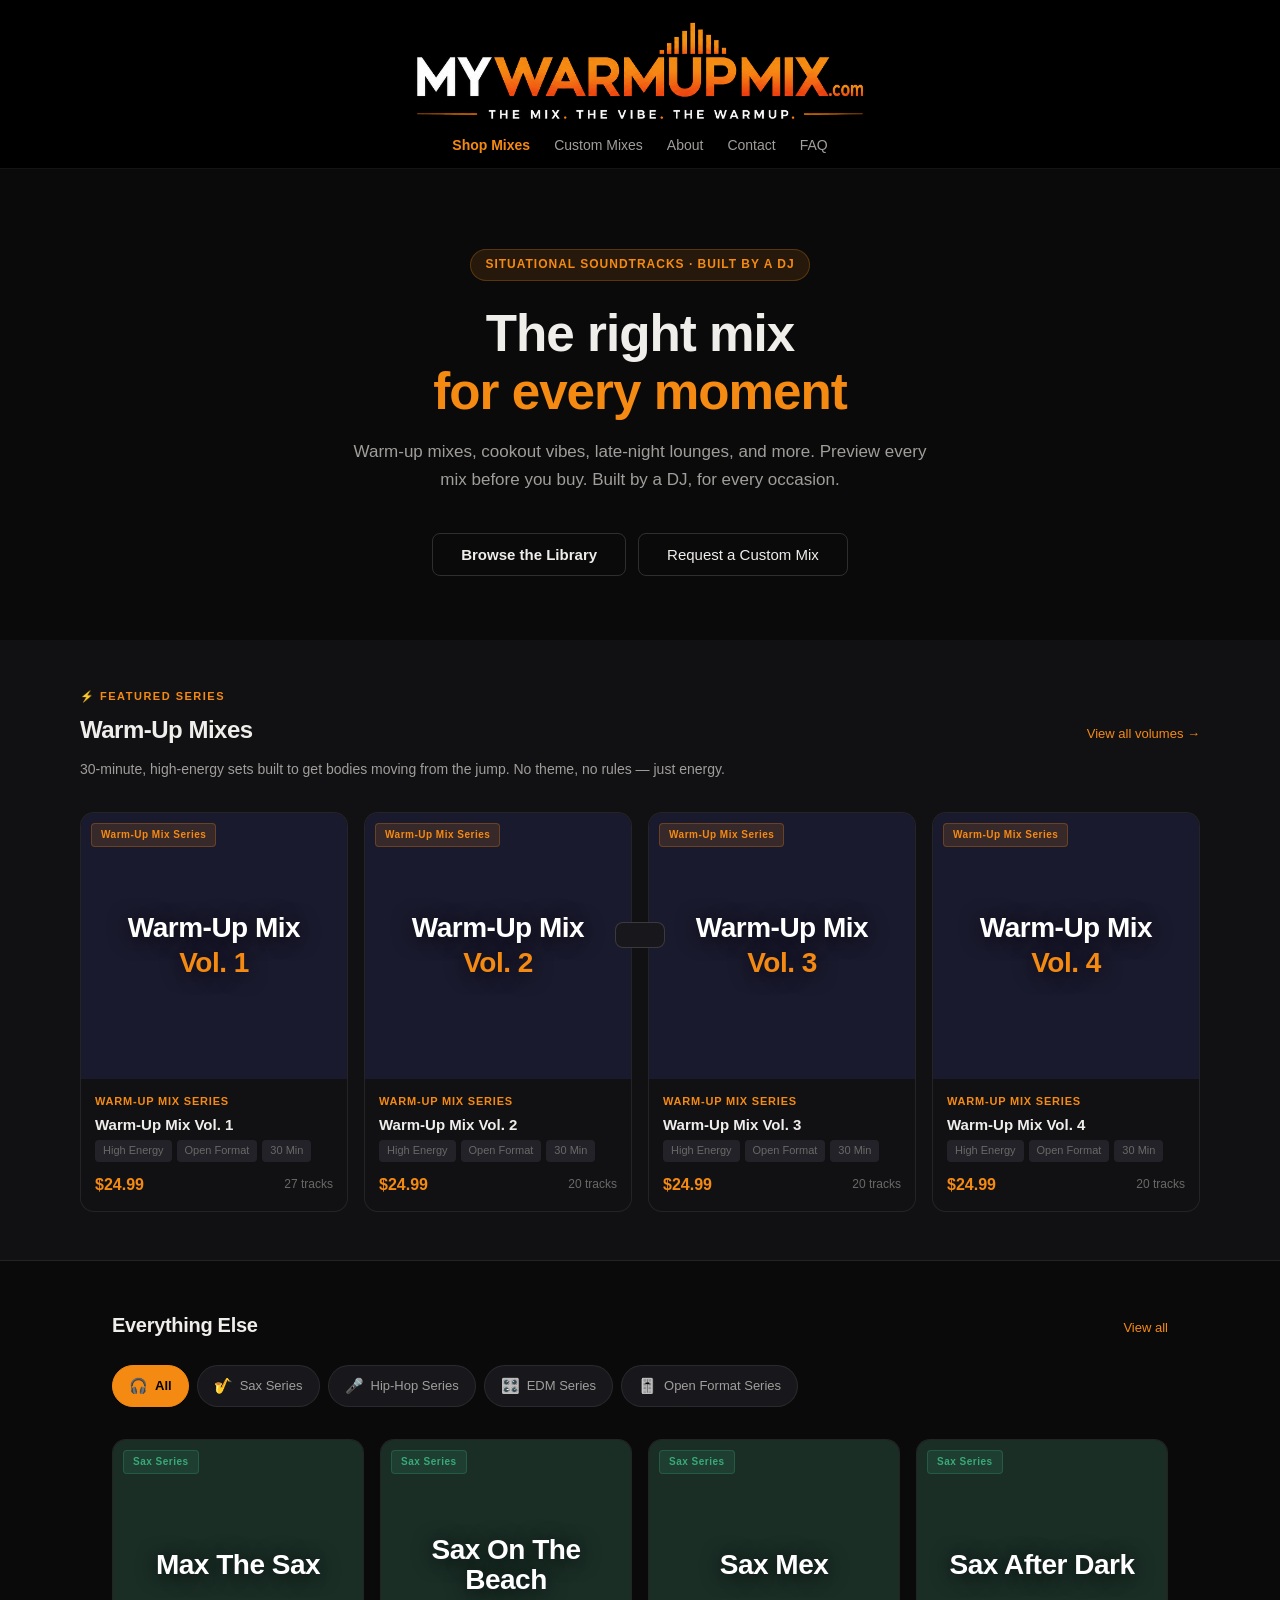
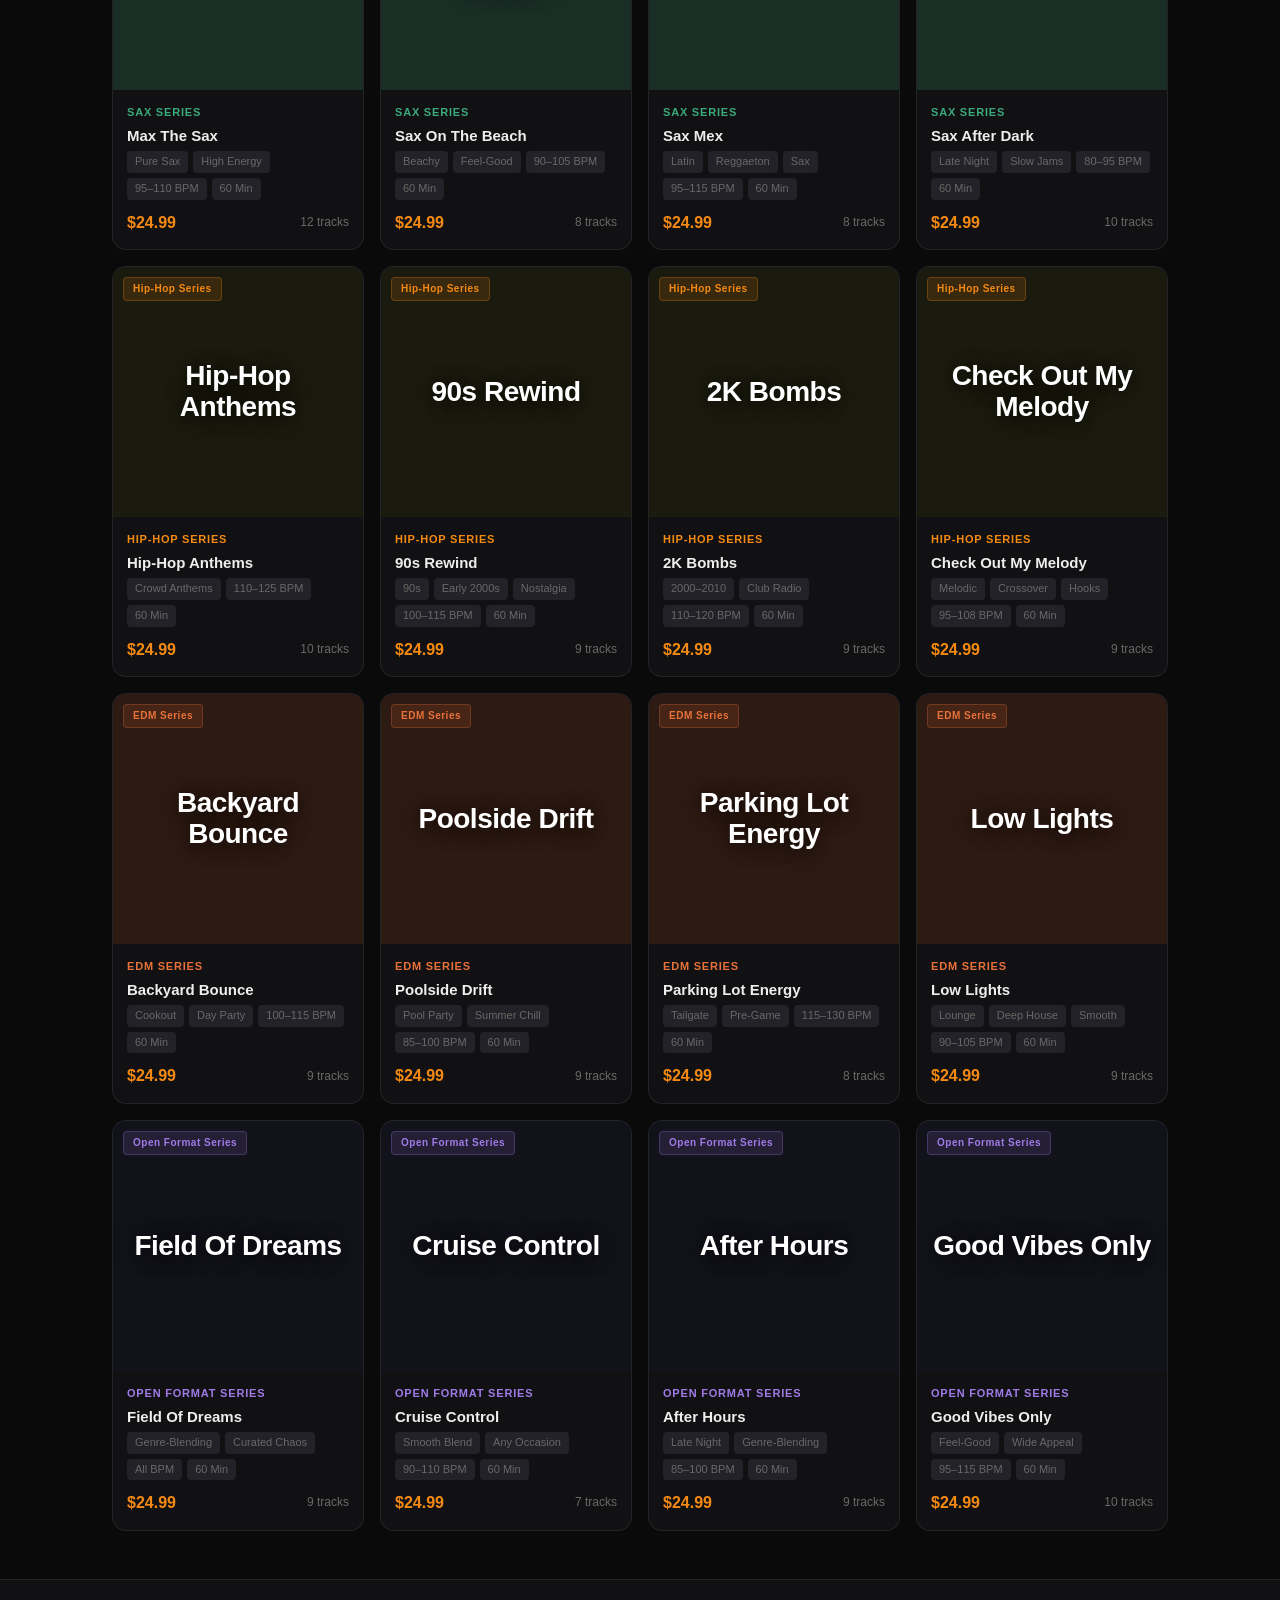
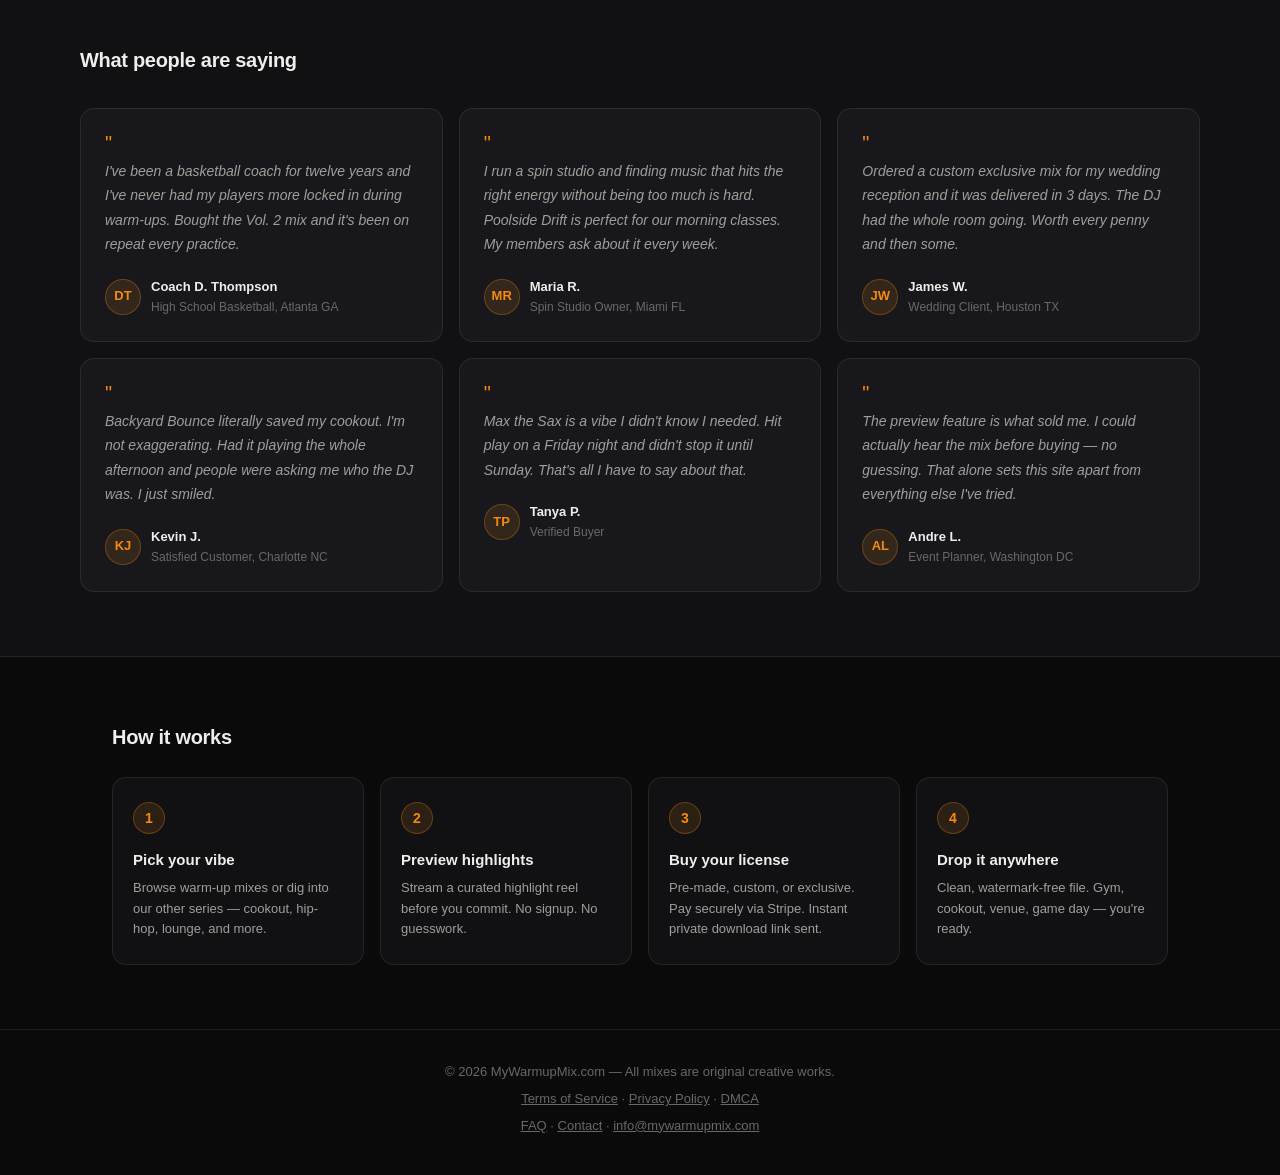
==== commit bf9153a1: "Update index.html" ====
--- a/index.html
+++ b/index.html
@@ -162,7 +162,8 @@
 <div class="toast" id="toast"></div>
 
 <footer>
-  <p>© 2026 MyWarmupMix.com — All mixes are original creative works. <a href="/terms.html">Terms of Service</a> · <a href="/privacy.html">Privacy Policy</a> · <a href="/dmca.html">DMCA</a></p>
+  <p>© 2026 MyWarmupMix.com — All mixes are original creative works.</p>
+  <p><a href="/terms.html">Terms of Service</a> · <a href="/privacy.html">Privacy Policy</a> · <a href="/dmca.html">DMCA</a></p>
   <p><a href="/faq.html">FAQ</a> · <a href="/contact.html">Contact</a> · <a href="mailto:info@mywarmupmix.com">info@mywarmupmix.com</a></p>
 </footer>
 
--- a/styles.css
+++ b/styles.css
@@ -0,0 +1,259 @@
+*, *::before, *::after { box-sizing: border-box; margin: 0; padding: 0; }
+:root {
+  --bg: #0a0a0b; --bg2: #111114; --bg3: #18181c; --bg4: #222228;
+  --border: rgba(255,255,255,0.08); --border2: rgba(255,255,255,0.15);
+  --text: #f0eeeb; --text2: #a09e9a; --text3: #6a6866;
+  --accent: #f58a13; --accent2: #c46e0a; --accent-dim: rgba(245,138,19,0.12);
+  --radius: 10px; --radius-lg: 14px;
+}
+body { background: var(--bg); color: var(--text); font-family: -apple-system, BlinkMacSystemFont, 'Segoe UI', sans-serif; font-size: 15px; line-height: 1.6; min-height: 100vh; }
+
+/* NAV */
+nav { display: flex; flex-direction: column; align-items: center; justify-content: center; padding: 1rem 2rem 0.75rem; border-bottom: 1px solid var(--border); background: #000; position: sticky; top: 0; z-index: 100; gap: 8px; }
+.logo { cursor: pointer; }
+.logo img { height: 110px; width: auto; display: block; }
+.nav-links { display: flex; gap: 1.5rem; align-items: center; }
+.nav-links a { color: var(--text2); text-decoration: none; font-size: 14px; cursor: pointer; transition: color 0.15s; }
+.nav-links a:hover { color: var(--text); }
+.nav-links a.active { color: var(--accent); font-weight: 600; }
+
+/* HERO */
+.hero { padding: 5rem 2rem 4rem; max-width: 860px; margin: 0 auto; text-align: center; }
+.hero-tag { display: inline-block; background: var(--accent-dim); color: var(--accent); font-size: 12px; font-weight: 600; letter-spacing: 1px; text-transform: uppercase; padding: 5px 14px; border-radius: 20px; margin-bottom: 1.5rem; border: 1px solid rgba(245,138,19,0.25); }
+.hero h1 { font-size: clamp(2rem, 5vw, 3.2rem); font-weight: 800; line-height: 1.15; letter-spacing: -1px; margin-bottom: 1rem; }
+.hero h1 em { font-style: normal; color: var(--accent); }
+.hero p { color: var(--text2); font-size: 17px; max-width: 580px; margin: 0 auto 2.5rem; }
+.hero-btns { display: flex; gap: 12px; justify-content: center; flex-wrap: wrap; }
+.btn-primary { background: transparent; color: var(--text); border: 1px solid var(--border2); padding: 12px 28px; border-radius: 8px; font-size: 15px; font-weight: 700; cursor: pointer; transition: all 0.15s; }
+.btn-primary:hover { background: var(--accent); color: #000; border-color: var(--accent); }
+.btn-outline { background: transparent; color: var(--text); border: 1px solid var(--border2); padding: 12px 28px; border-radius: 8px; font-size: 15px; font-weight: 500; cursor: pointer; transition: all 0.15s; }
+.btn-outline:hover { background: var(--accent); color: #000; border-color: var(--accent); }
+
+/* WARM-UP SPOTLIGHT */
+.warmup-spotlight { background: var(--bg2); border-bottom: 1px solid var(--border); padding: 3rem 2rem; }
+.warmup-spotlight-inner { max-width: 1120px; margin: 0 auto; }
+.spotlight-eyebrow { font-size: 11px; font-weight: 700; letter-spacing: 1.5px; text-transform: uppercase; color: var(--accent); margin-bottom: 6px; }
+.spotlight-header { display: flex; align-items: baseline; justify-content: space-between; margin-bottom: 0.5rem; flex-wrap: wrap; gap: 1rem; }
+.spotlight-title { font-size: 24px; font-weight: 800; letter-spacing: -0.5px; }
+.spotlight-link { font-size: 13px; color: var(--accent); cursor: pointer; text-decoration: none; }
+.spotlight-link:hover { text-decoration: underline; }
+.spotlight-desc { font-size: 14px; color: var(--text2); margin-bottom: 2rem; max-width: 100%; }
+
+/* EVERYTHING ELSE */
+.else-section { max-width: 1120px; margin: 0 auto; padding: 3rem 2rem; }
+.section-header { display: flex; align-items: baseline; justify-content: space-between; margin-bottom: 1.5rem; flex-wrap: wrap; gap: 1rem; }
+.section-title { font-size: 20px; font-weight: 700; letter-spacing: -0.3px; }
+.section-link { font-size: 13px; color: var(--accent); cursor: pointer; }
+.section-link:hover { text-decoration: underline; }
+.series-tabs { display: flex; gap: 8px; flex-wrap: wrap; margin-bottom: 2rem; }
+.stab { display: flex; align-items: center; gap: 7px; background: var(--bg3); border: 1px solid var(--border); color: var(--text2); padding: 8px 16px; border-radius: 22px; font-size: 13px; font-weight: 500; cursor: pointer; transition: all 0.15s; }
+.stab:hover { border-color: var(--border2); color: var(--text); }
+.stab.active { background: var(--accent); color: #000; border-color: var(--accent); font-weight: 700; }
+.stab-icon { font-size: 15px; }
+
+/* MIX GRID */
+.mix-grid { display: grid; grid-template-columns: repeat(auto-fill, minmax(220px, 1fr)); gap: 16px; }
+.mix-card { background: var(--bg2); border: 1px solid var(--border); border-radius: var(--radius-lg); overflow: hidden; cursor: pointer; transition: transform 0.15s, border-color 0.15s; position: relative; }
+.mix-card:hover { transform: translateY(-3px); border-color: var(--border2); }
+.mix-card.now-playing { border-color: var(--accent); }
+.mix-art { aspect-ratio: 1; position: relative; display: flex; align-items: center; justify-content: center; overflow: hidden; background-size: contain; background-repeat: no-repeat; background-position: center; }
+.mix-art-inner { display: flex; flex-direction: column; align-items: center; gap: 8px; z-index: 1; }
+.mix-art-icon { font-size: 3.5rem; line-height: 1; }
+.mix-art-title { font-size: 11px; font-weight: 800; letter-spacing: 2px; text-transform: uppercase; color: rgba(255,255,255,0.35); text-align: center; padding: 0 12px; }
+.mix-art-vol { position: absolute; inset: 0; display: flex; flex-direction: column; align-items: center; justify-content: center; z-index: 2; }
+.mix-art-vol-label { font-size: 1.75rem; font-weight: 900; letter-spacing: -0.5px; color: #fff; margin-bottom: 4px; text-shadow: 0 2px 20px rgba(0,0,0,0.9); line-height: 1.1; }
+.mix-art-vol-num { font-size: 1.75rem; font-weight: 900; color: var(--accent); letter-spacing: -0.5px; text-shadow: 0 2px 20px rgba(0,0,0,0.9); line-height: 1.1; }
+.mix-art-title-overlay { position: absolute; inset: 0; display: flex; align-items: center; justify-content: center; text-align: center; padding: 12px; font-size: 1.75rem; font-weight: 900; letter-spacing: -0.5px; color: #fff; text-shadow: 0 2px 20px rgba(0,0,0,0.9); z-index: 2; line-height: 1.1; }
+.mix-play-overlay { position: absolute; inset: 0; background: rgba(0,0,0,0.5); display: flex; align-items: center; justify-content: center; opacity: 0; transition: opacity 0.2s; }
+.mix-card:hover .mix-play-overlay { opacity: 1; }
+.play-circle { width: 52px; height: 52px; background: var(--accent); border-radius: 50%; display: flex; align-items: center; justify-content: center; }
+.play-circle svg { width: 18px; height: 18px; fill: #000; margin-left: 3px; }
+.mix-series-badge { position: absolute; top: 10px; left: 10px; font-size: 10px; font-weight: 700; letter-spacing: 0.5px; padding: 3px 9px; border-radius: 4px; }
+.now-playing-indicator { position: absolute; top: 10px; right: 10px; display: none; align-items: flex-end; gap: 2px; height: 16px; }
+.mix-card.now-playing .now-playing-indicator { display: flex; }
+.np-bar { width: 3px; background: var(--accent); border-radius: 2px; animation: npPulse 0.8s ease-in-out infinite alternate; }
+.np-bar:nth-child(1) { height: 6px; animation-delay: 0s; }
+.np-bar:nth-child(2) { height: 12px; animation-delay: 0.2s; }
+.np-bar:nth-child(3) { height: 8px; animation-delay: 0.4s; }
+.np-bar:nth-child(4) { height: 14px; animation-delay: 0.1s; }
+@keyframes npPulse { from { transform: scaleY(0.4); } to { transform: scaleY(1); } }
+.mix-info { padding: 14px; }
+.mix-series-label { font-size: 11px; font-weight: 600; text-transform: uppercase; letter-spacing: 0.8px; margin-bottom: 4px; }
+.mix-title { font-size: 15px; font-weight: 700; margin-bottom: 6px; line-height: 1.3; }
+.mix-tags { display: flex; flex-wrap: wrap; gap: 5px; margin-bottom: 10px; }
+.mix-tag { font-size: 11px; color: var(--text3); background: var(--bg4); padding: 2px 8px; border-radius: 4px; }
+.mix-footer { display: flex; align-items: center; justify-content: space-between; }
+.mix-price { font-size: 16px; font-weight: 700; color: var(--accent); }
+.mix-tracks { font-size: 12px; color: var(--text3); }
+
+/* TESTIMONIALS */
+.testimonials-section { background: var(--bg2); border-top: 1px solid var(--border); border-bottom: 1px solid var(--border); padding: 4rem 2rem; }
+.testimonials-inner { max-width: 1120px; margin: 0 auto; }
+.testimonials-grid { display: grid; grid-template-columns: repeat(auto-fit, minmax(280px, 1fr)); gap: 16px; margin-top: 2rem; }
+.testimonial-card { background: var(--bg3); border: 1px solid var(--border); border-radius: var(--radius-lg); padding: 1.5rem; }
+.testimonial-quote { font-size: 14px; color: var(--text2); line-height: 1.75; margin-bottom: 1.25rem; font-style: italic; }
+.testimonial-quote::before { content: '"'; color: var(--accent); font-size: 20px; font-style: normal; line-height: 1; display: block; margin-bottom: 6px; }
+.testimonial-author { display: flex; align-items: center; gap: 10px; }
+.testimonial-avatar { width: 36px; height: 36px; border-radius: 50%; background: var(--accent-dim); border: 1px solid rgba(245,138,19,0.3); display: flex; align-items: center; justify-content: center; font-size: 13px; font-weight: 700; color: var(--accent); flex-shrink: 0; }
+.testimonial-name { font-size: 13px; font-weight: 700; }
+.testimonial-role { font-size: 12px; color: var(--text3); }
+
+/* HOW IT WORKS */
+.how-section { max-width: 1120px; margin: 0 auto; padding: 4rem 2rem; }
+.how-grid { display: grid; grid-template-columns: repeat(auto-fit, minmax(200px, 1fr)); gap: 16px; }
+.how-card { background: var(--bg2); border: 1px solid var(--border); border-radius: var(--radius-lg); padding: 1.5rem 1.25rem; }
+.how-num { width: 32px; height: 32px; background: var(--accent-dim); border: 1px solid rgba(245,138,19,0.3); border-radius: 50%; display: flex; align-items: center; justify-content: center; font-size: 14px; font-weight: 700; color: var(--accent); margin-bottom: 14px; }
+.how-title { font-size: 15px; font-weight: 700; margin-bottom: 6px; }
+.how-desc { font-size: 13px; color: var(--text2); line-height: 1.6; }
+
+/* FAQ */
+.faq-section { max-width: 760px; margin: 0 auto; padding: 4rem 2rem; }
+.faq-item { border-bottom: 1px solid var(--border); }
+.faq-question { width: 100%; background: none; border: none; color: var(--text); font-size: 15px; font-weight: 600; text-align: left; padding: 1.25rem 0; cursor: pointer; display: flex; align-items: center; justify-content: space-between; gap: 1rem; font-family: inherit; }
+.faq-question:hover { color: var(--accent); }
+.faq-chev { font-size: 18px; color: var(--text3); transition: transform 0.2s; flex-shrink: 0; }
+.faq-question.open .faq-chev { transform: rotate(45deg); color: var(--accent); }
+.faq-answer { font-size: 14px; color: var(--text2); line-height: 1.75; padding-bottom: 1.25rem; display: none; }
+.faq-answer.open { display: block; }
+
+/* DOC PAGES */
+.doc-page { max-width: 740px; margin: 0 auto; padding: 3.5rem 2rem 5rem; }
+.doc-page h1 { font-size: 28px; font-weight: 800; letter-spacing: -0.5px; margin-bottom: 0.4rem; }
+.doc-page .doc-date { font-size: 13px; color: var(--text3); margin-bottom: 2.5rem; }
+.doc-page h2 { font-size: 16px; font-weight: 700; margin: 2rem 0 0.6rem; color: var(--accent); }
+.doc-page p { font-size: 14px; color: var(--text2); margin-bottom: 1rem; line-height: 1.75; }
+.doc-page a { color: var(--accent); text-decoration: none; }
+.doc-page a:hover { text-decoration: underline; }
+.doc-back { display: inline-flex; align-items: center; gap: 6px; font-size: 13px; color: var(--text3); text-decoration: none; margin-bottom: 2rem; transition: color 0.15s; display: block; }
+.doc-back:hover { color: var(--text); }
+
+/* ABOUT */
+.about-hero { background: var(--bg2); border: 1px solid var(--border); border-radius: var(--radius-lg); padding: 2.5rem 2rem; margin-bottom: 2rem; text-align: center; }
+.about-hero h2 { font-size: clamp(2rem, 5vw, 2.4rem); font-weight: 800; margin-bottom: 0.5rem; letter-spacing: -1px; line-height: 1.15; }
+.about-hero p { font-size: 15px; color: var(--text2); max-width: 480px; margin: 0 auto; }
+.about-pillars { display: grid; grid-template-columns: repeat(2, 1fr); gap: 14px; margin: 2rem 0; }
+.pillar { background: var(--bg2); border: 1px solid var(--border); border-radius: var(--radius-lg); padding: 1.25rem; }
+.pillar-icon { font-size: 1.6rem; margin-bottom: 10px; }
+.pillar-title { font-size: 14px; font-weight: 700; margin-bottom: 4px; }
+.pillar-desc { font-size: 13px; color: var(--text2); line-height: 1.6; }
+
+/* CONTACT & CUSTOM */
+.contact-page { max-width: 640px; margin: 0 auto; padding: 3.5rem 2rem 5rem; }
+.contact-page h1 { font-size: 28px; font-weight: 800; letter-spacing: -0.5px; margin-bottom: 0.4rem; }
+.contact-sub { font-size: 15px; color: var(--text2); margin-bottom: 2.5rem; }
+.custom-page { max-width: 860px; margin: 0 auto; padding: 3rem 2rem 5rem; }
+.custom-page h1 { font-size: 32px; font-weight: 800; letter-spacing: -0.5px; margin-bottom: 0.4rem; }
+.custom-sub { font-size: 15px; color: var(--text2); margin-bottom: 2.5rem; max-width: 580px; }
+.form-section { margin-bottom: 2rem; }
+.form-section-title { font-size: 11px; font-weight: 700; letter-spacing: 1.5px; text-transform: uppercase; color: var(--accent); margin-bottom: 1rem; }
+.form-grid { display: grid; grid-template-columns: 1fr 1fr; gap: 12px; margin-bottom: 12px; }
+.form-field { display: flex; flex-direction: column; gap: 5px; margin-bottom: 14px; }
+.form-field label { font-size: 12px; color: var(--text3); font-weight: 500; }
+.form-field input, .form-field select, .form-field textarea { background: var(--bg3); border: 1px solid var(--border2); border-radius: 7px; padding: 10px 12px; color: var(--text); font-size: 14px; font-family: inherit; transition: border-color 0.15s; }
+.form-field input:focus, .form-field select:focus, .form-field textarea:focus { outline: none; border-color: var(--accent); }
+.form-field input::placeholder, .form-field textarea::placeholder { color: var(--text3); }
+.form-field select option { background: var(--bg3); }
+.form-field textarea { resize: vertical; min-height: 120px; }
+.tracklist-form { background: var(--bg2); border: 1px solid var(--border); border-radius: var(--radius-lg); overflow: hidden; margin-bottom: 1.5rem; }
+.tracklist-form-header { display: grid; grid-template-columns: 36px 1fr 1fr; background: var(--bg3); border-bottom: 1px solid var(--border); padding: 10px 16px; }
+.tracklist-form-header span { font-size: 11px; font-weight: 700; letter-spacing: 1px; text-transform: uppercase; color: var(--text3); }
+.track-form-row { display: grid; grid-template-columns: 36px 1fr 1fr; border-bottom: 1px solid var(--border); align-items: center; }
+.track-form-row:last-child { border-bottom: none; }
+.track-form-num { padding: 0 0 0 16px; font-size: 12px; color: var(--text3); }
+.track-form-input { background: transparent; border: none; border-left: 1px solid var(--border); padding: 11px 12px; color: var(--text); font-size: 13px; font-family: inherit; width: 100%; }
+.track-form-input:focus { outline: none; background: var(--bg3); }
+.track-form-input::placeholder { color: var(--text3); }
+.order-summary { background: var(--bg2); border: 1px solid var(--border); border-radius: var(--radius-lg); padding: 1.5rem; margin-bottom: 1.5rem; }
+.order-summary-title { font-size: 11px; font-weight: 700; letter-spacing: 1.5px; text-transform: uppercase; color: var(--text3); margin-bottom: 1rem; }
+.order-line { display: flex; justify-content: space-between; align-items: center; font-size: 14px; padding: 6px 0; border-bottom: 1px solid var(--border); }
+.order-line-label { color: var(--text2); }
+.order-line-val { font-weight: 600; color: var(--text); }
+.order-total { display: flex; justify-content: space-between; align-items: center; margin-top: 1rem; padding-top: 1rem; border-top: 1px solid var(--border2); }
+.order-total-label { font-size: 15px; font-weight: 700; }
+.order-total-val { font-size: 22px; font-weight: 800; color: var(--accent); }
+.rush-row { display: flex; align-items: center; justify-content: space-between; background: var(--bg3); border: 1px solid var(--border); border-radius: 8px; padding: 12px 16px; margin-bottom: 1rem; cursor: pointer; transition: border-color 0.15s; }
+.rush-row:hover { border-color: var(--border2); }
+.rush-left { display: flex; align-items: center; gap: 10px; }
+.rush-left input { accent-color: var(--accent); width: 16px; height: 16px; cursor: pointer; }
+.rush-title { font-size: 14px; font-weight: 600; }
+.rush-desc { font-size: 12px; color: var(--text3); }
+.rush-price { font-size: 14px; font-weight: 700; color: var(--accent); }
+.consent-row { display: flex; gap: 10px; align-items: flex-start; margin-bottom: 14px; }
+.consent-row input { width: 16px; height: 16px; flex-shrink: 0; margin-top: 2px; accent-color: var(--accent); cursor: pointer; }
+.consent-row label { font-size: 12px; color: var(--text2); line-height: 1.5; cursor: pointer; }
+.btn-pay { width: 100%; padding: 16px; background: var(--accent); color: #000; border: none; border-radius: 8px; font-size: 17px; font-weight: 700; cursor: pointer; transition: background 0.15s; }
+.btn-pay:hover { background: var(--accent2); }
+.btn-submit { width: 100%; padding: 14px; background: var(--accent); color: #000; border: none; border-radius: 8px; font-size: 16px; font-weight: 700; cursor: pointer; transition: background 0.15s; margin-top: 8px; }
+.btn-submit:hover { background: var(--accent2); }
+
+/* MODAL */
+.overlay { position: fixed; inset: 0; background: rgba(0,0,0,0.78); z-index: 200; display: flex; align-items: flex-start; justify-content: center; padding: 2rem 1rem; overflow-y: auto; opacity: 0; pointer-events: none; transition: opacity 0.2s; }
+.overlay.open { opacity: 1; pointer-events: all; }
+.product-modal { background: var(--bg2); border: 1px solid var(--border2); border-radius: 18px; width: 100%; max-width: 680px; overflow: hidden; transform: translateY(20px); transition: transform 0.25s; }
+.overlay.open .product-modal { transform: translateY(0); }
+.modal-close { position: absolute; top: 1.25rem; right: 1.25rem; background: rgba(0,0,0,0.45); border: 1px solid var(--border2); color: var(--text); width: 34px; height: 34px; border-radius: 50%; cursor: pointer; font-size: 18px; display: flex; align-items: center; justify-content: center; z-index: 10; }
+.modal-close:hover { background: rgba(0,0,0,0.7); }
+.modal-art { aspect-ratio: 2.4/1; position: relative; display: flex; align-items: center; justify-content: center; overflow: hidden; background-size: cover; background-position: center; }
+.modal-art-inner { display: flex; flex-direction: column; align-items: center; gap: 10px; }
+.modal-art-sub { font-size: 12px; font-weight: 800; letter-spacing: 3px; text-transform: uppercase; color: rgba(255,255,255,0.3); }
+.modal-body { padding: 1.75rem; }
+.modal-series-label { font-size: 11px; font-weight: 700; text-transform: uppercase; letter-spacing: 1px; margin-bottom: 6px; }
+.modal-meta { display: flex; align-items: flex-start; justify-content: space-between; gap: 1rem; margin-bottom: 1rem; flex-wrap: wrap; }
+.modal-title { font-size: 26px; font-weight: 800; letter-spacing: -0.5px; line-height: 1.2; }
+.modal-price { font-size: 26px; font-weight: 800; color: var(--accent); white-space: nowrap; }
+.modal-tags { display: flex; flex-wrap: wrap; gap: 6px; margin-bottom: 1.5rem; }
+.modal-tag { font-size: 12px; color: var(--text2); background: var(--bg4); border: 1px solid var(--border); padding: 4px 10px; border-radius: 6px; }
+.tracklist-toggle { width: 100%; background: var(--bg3); border: 1px solid var(--border); border-radius: 8px; padding: 12px 16px; color: var(--text2); font-size: 14px; font-weight: 500; cursor: pointer; display: flex; align-items: center; justify-content: space-between; margin-bottom: 1rem; transition: background 0.15s; }
+.tracklist-toggle:hover { background: var(--bg4); }
+.tracklist-toggle .chev { transition: transform 0.2s; }
+.tracklist-toggle.open .chev { transform: rotate(180deg); }
+.tracklist { background: var(--bg3); border: 1px solid var(--border); border-radius: 8px; overflow: hidden; margin-bottom: 1rem; display: none; }
+.tracklist.open { display: block; }
+.track-row { display: grid; grid-template-columns: 24px 1fr; gap: 10px; padding: 9px 16px; border-bottom: 1px solid var(--border); font-size: 13px; align-items: center; }
+.track-row:last-child { border-bottom: none; }
+.track-num { color: var(--text3); font-size: 11px; }
+.track-name { color: var(--text); }
+.preview-block { background: var(--accent-dim); border: 1px solid rgba(245,138,19,0.25); border-radius: 10px; padding: 1rem 1.25rem; margin-bottom: 1rem; }
+.preview-label { font-size: 11px; font-weight: 700; letter-spacing: 1.5px; text-transform: uppercase; color: var(--accent); margin-bottom: 8px; display: flex; align-items: center; gap: 7px; }
+.live-dot { width: 7px; height: 7px; background: var(--accent); border-radius: 50%; flex-shrink: 0; }
+.preview-note { font-size: 12px; color: var(--text3); margin-bottom: 12px; line-height: 1.5; }
+.player-row { display: flex; align-items: center; gap: 14px; }
+.play-btn { width: 44px; height: 44px; background: var(--accent); border: none; border-radius: 50%; cursor: pointer; flex-shrink: 0; display: flex; align-items: center; justify-content: center; transition: background 0.15s; }
+.play-btn:hover { background: var(--accent2); }
+.play-btn svg { width: 16px; height: 16px; fill: #000; }
+.play-icon { margin-left: 2px; }
+.pause-icon { display: none; }
+.play-btn.playing .play-icon { display: none; }
+.play-btn.playing .pause-icon { display: block; }
+.prog-wrap { flex: 1; }
+.prog-bar { width: 100%; height: 4px; background: rgba(255,255,255,0.1); border-radius: 2px; cursor: pointer; appearance: none; -webkit-appearance: none; }
+.prog-bar::-webkit-slider-thumb { -webkit-appearance: none; width: 13px; height: 13px; border-radius: 50%; background: var(--accent); cursor: pointer; }
+.prog-time { font-size: 12px; color: var(--text3); min-width: 36px; text-align: right; }
+.watermark-line { font-size: 10px; color: var(--text3); font-style: italic; margin-top: 6px; }
+.buy-block { background: var(--bg3); border: 1px solid var(--border); border-radius: 10px; padding: 1.25rem; }
+.buy-label { font-size: 11px; font-weight: 700; letter-spacing: 1.5px; text-transform: uppercase; color: var(--text3); margin-bottom: 12px; }
+.license-sel { width: 100%; background: var(--bg4); border: 1px solid var(--border2); border-radius: 7px; padding: 10px 12px; color: var(--text); font-size: 14px; margin-bottom: 4px; cursor: pointer; appearance: none; background-image: url("data:image/svg+xml,%3Csvg width='10' height='6' viewBox='0 0 10 6' fill='none' xmlns='http://www.w3.org/2000/svg'%3E%3Cpath d='M1 1L5 5L9 1' stroke='%23a09e9a' stroke-width='1.5' stroke-linecap='round' stroke-linejoin='round'/%3E%3C/svg%3E"); background-repeat: no-repeat; background-position: right 12px center; }
+.license-desc { font-size: 12px; color: var(--text3); margin-bottom: 12px; padding: 0 2px; line-height: 1.5; }
+.btn-buy { width: 100%; padding: 14px; background: var(--accent); color: #000; border: none; border-radius: 8px; font-size: 16px; font-weight: 700; cursor: pointer; transition: background 0.15s; }
+.btn-buy:hover:not(:disabled) { background: var(--accent2); }
+.btn-buy:disabled { opacity: 0.38; cursor: not-allowed; }
+.secure-note { text-align: center; font-size: 11px; color: var(--text3); margin-top: 10px; }
+
+/* FOOTER */
+footer { border-top: 1px solid var(--border); padding: 2rem; text-align: center; color: var(--text3); font-size: 13px; }
+footer a { color: var(--text3); text-decoration: underline; cursor: pointer; }
+footer p { margin-bottom: 6px; }
+
+/* TOAST */
+.toast { position: fixed; bottom: 2rem; left: 50%; transform: translateX(-50%) translateY(80px); background: var(--bg3); border: 1px solid var(--border2); color: var(--text); padding: 12px 24px; border-radius: 8px; font-size: 14px; font-weight: 500; z-index: 9999; transition: transform 0.3s; white-space: nowrap; pointer-events: none; }
+.toast.show { transform: translateX(-50%) translateY(0); }
+
+/* MOBILE */
+@media (max-width: 768px) {
+  nav { padding: 0.75rem 1rem; gap: 6px; }
+  .logo img { height: 55px; max-width: 85vw; object-fit: contain; }
+  .nav-links { gap: 0.9rem; }
+  .nav-links a { font-size: 12px; }
+  .form-grid { grid-template-columns: 1fr; }
+  .about-pillars { grid-template-columns: 1fr; }
+}
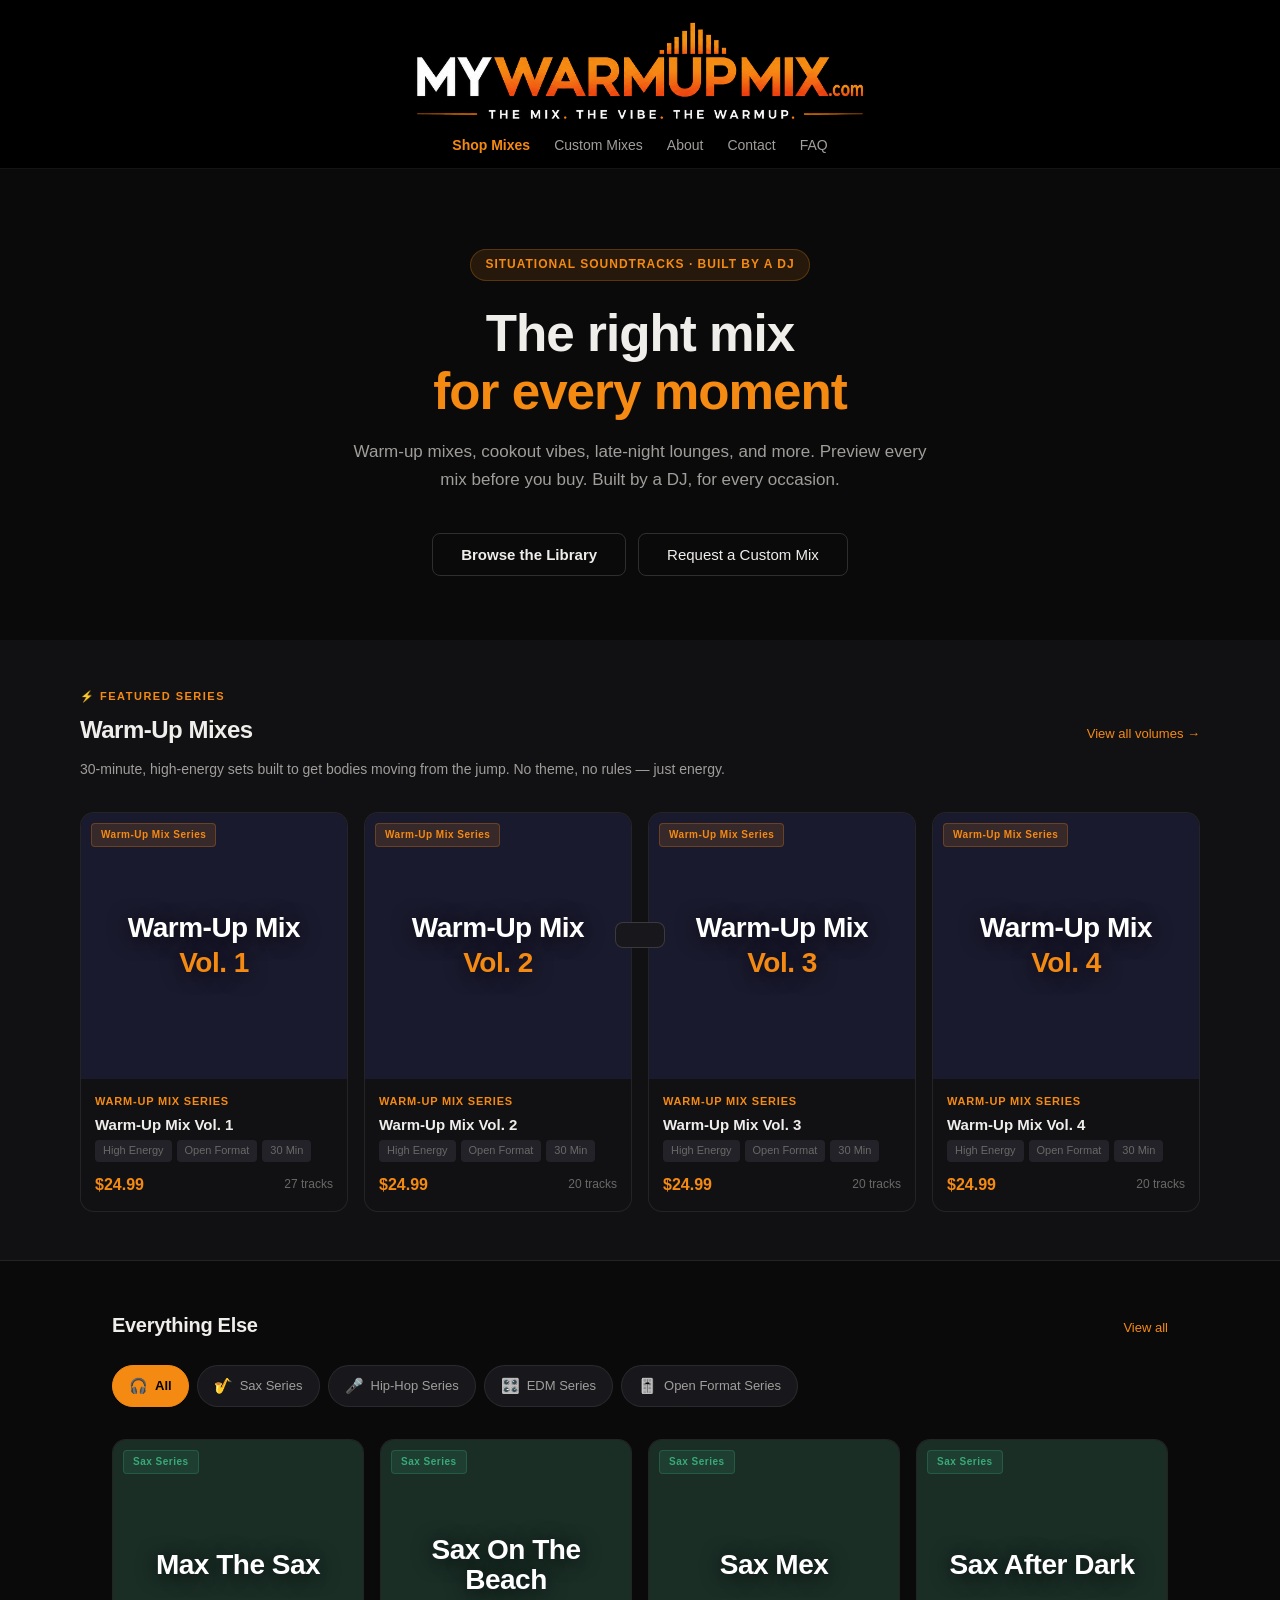
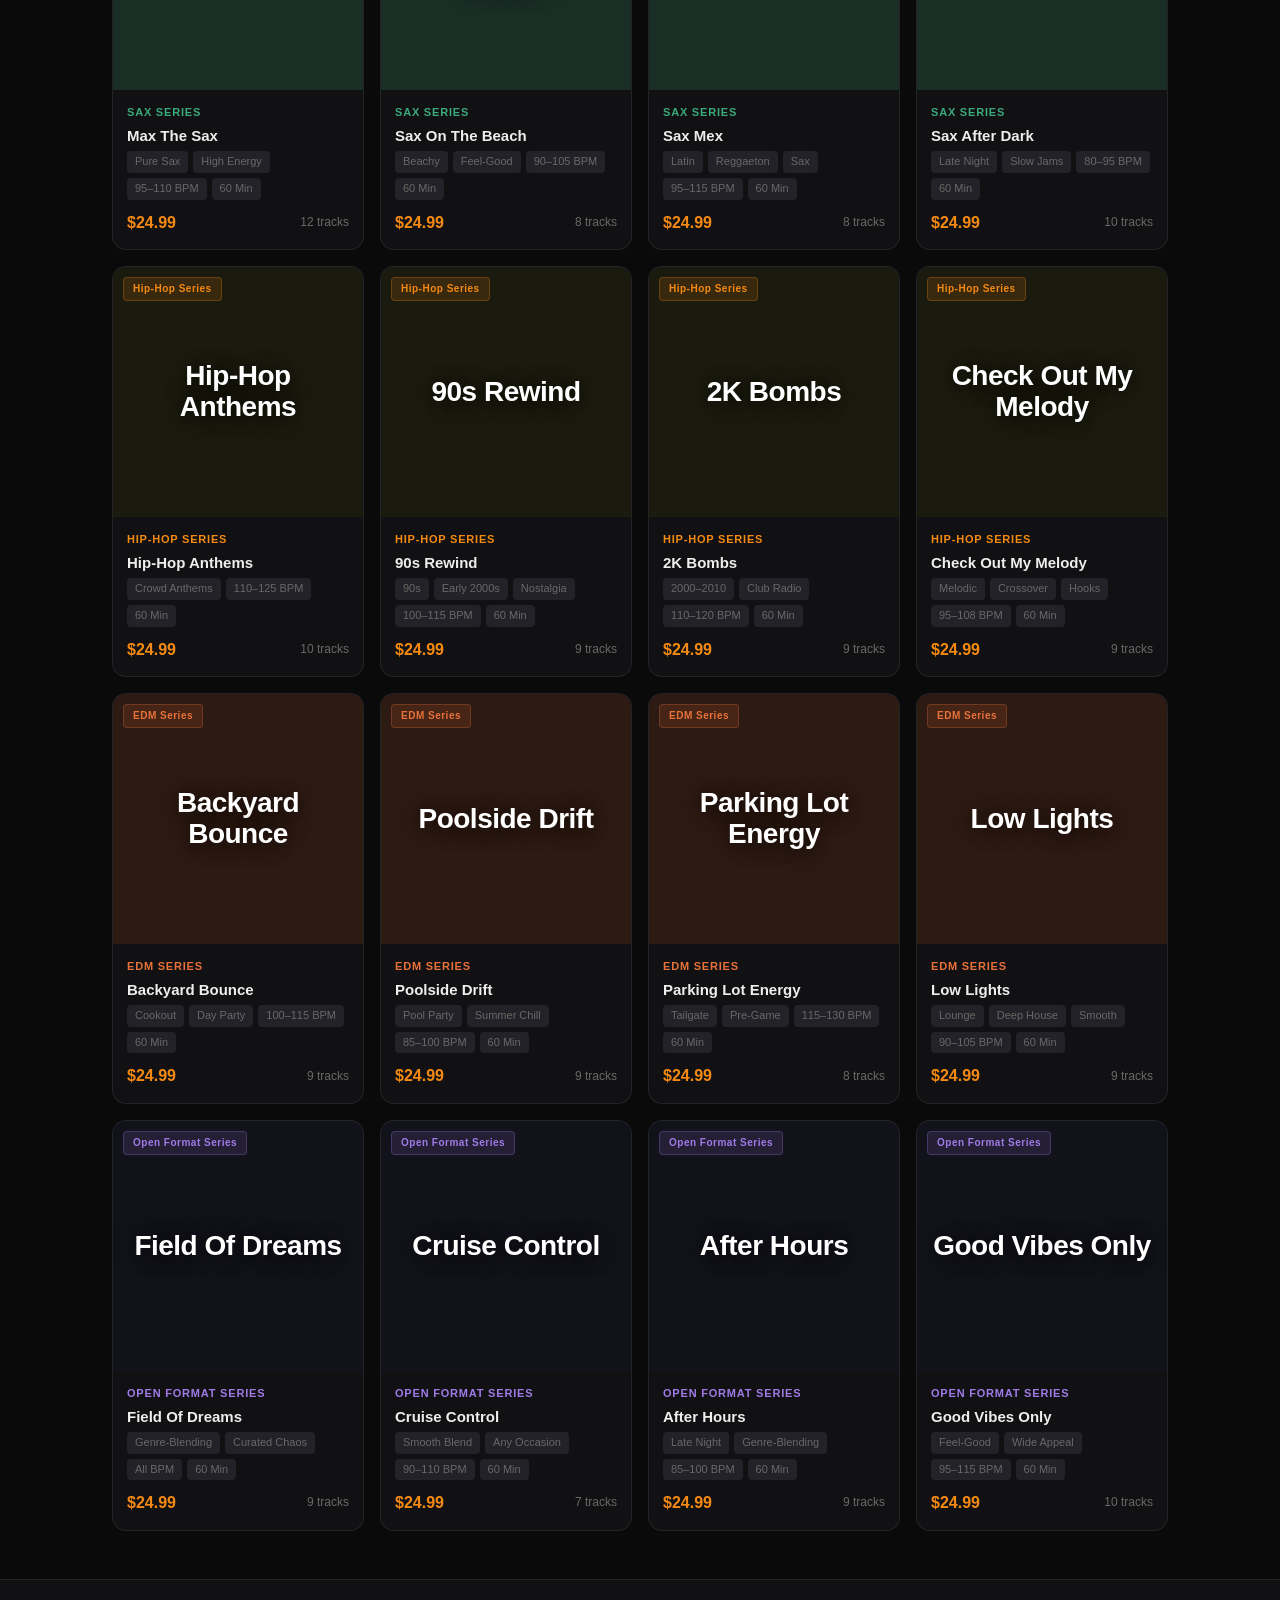
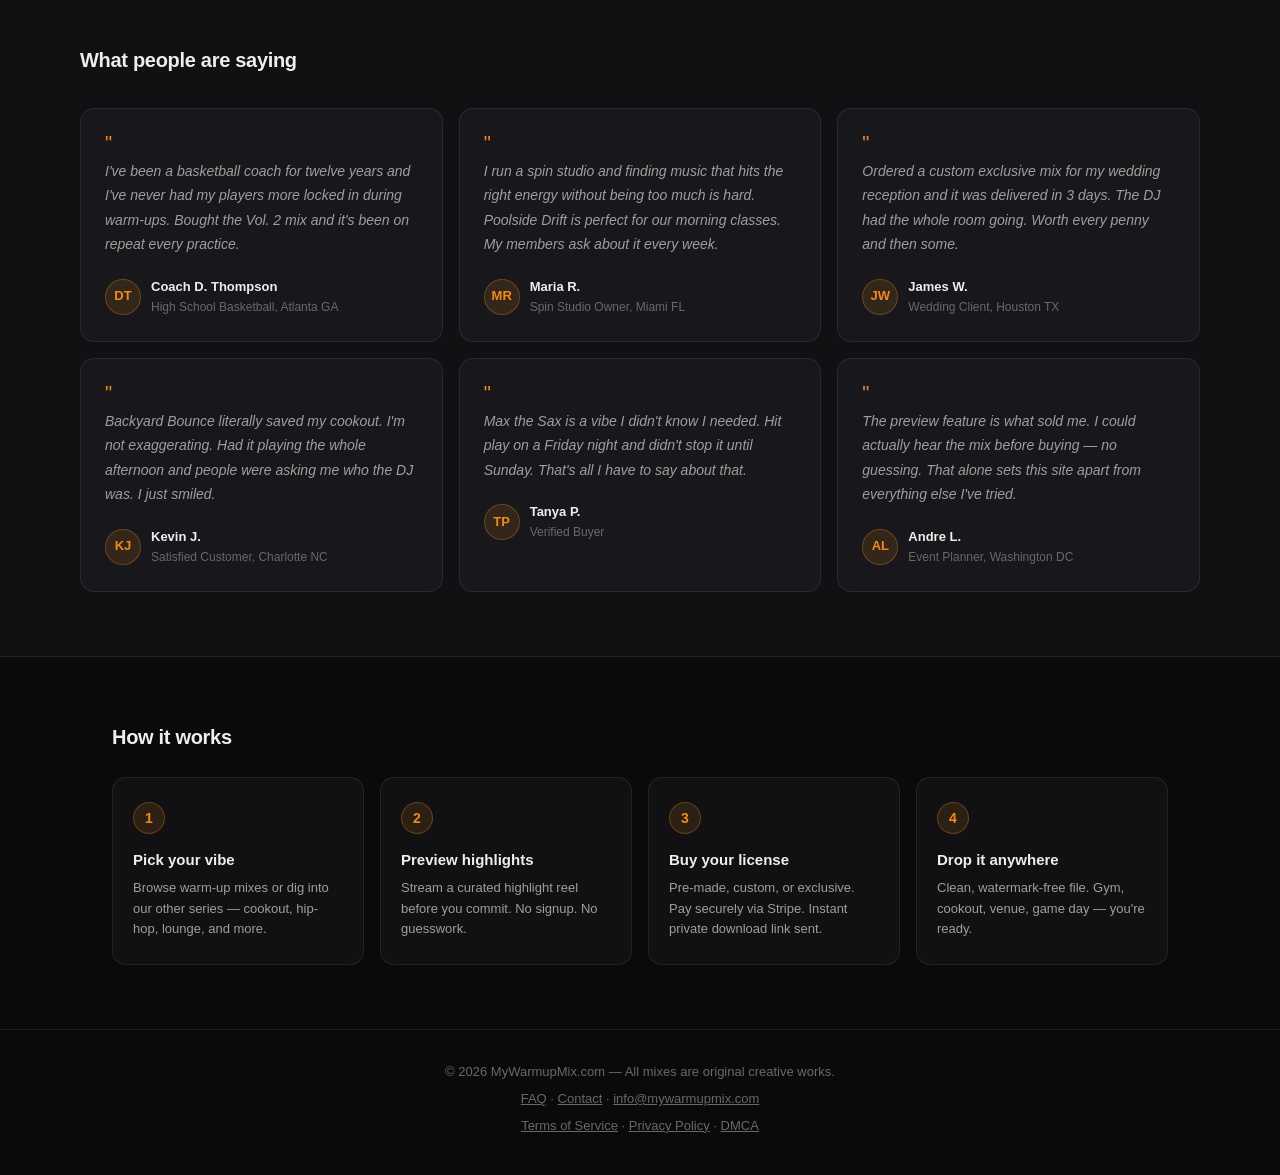
==== commit 0a9ca8de: "Update index.html" ====
--- a/index.html
+++ b/index.html
@@ -163,8 +163,8 @@
 
 <footer>
   <p>© 2026 MyWarmupMix.com — All mixes are original creative works.</p>
+  <p><a href="/faq.html">FAQ</a> · <a href="/contact.html">Contact</a> · <a href="mailto:info@mywarmupmix.com">info@mywarmupmix.com</a></p>
   <p><a href="/terms.html">Terms of Service</a> · <a href="/privacy.html">Privacy Policy</a> · <a href="/dmca.html">DMCA</a></p>
-  <p><a href="/faq.html">FAQ</a> · <a href="/contact.html">Contact</a> · <a href="mailto:info@mywarmupmix.com">info@mywarmupmix.com</a></p>
 </footer>
 
 <script src="scripts.js"></script>
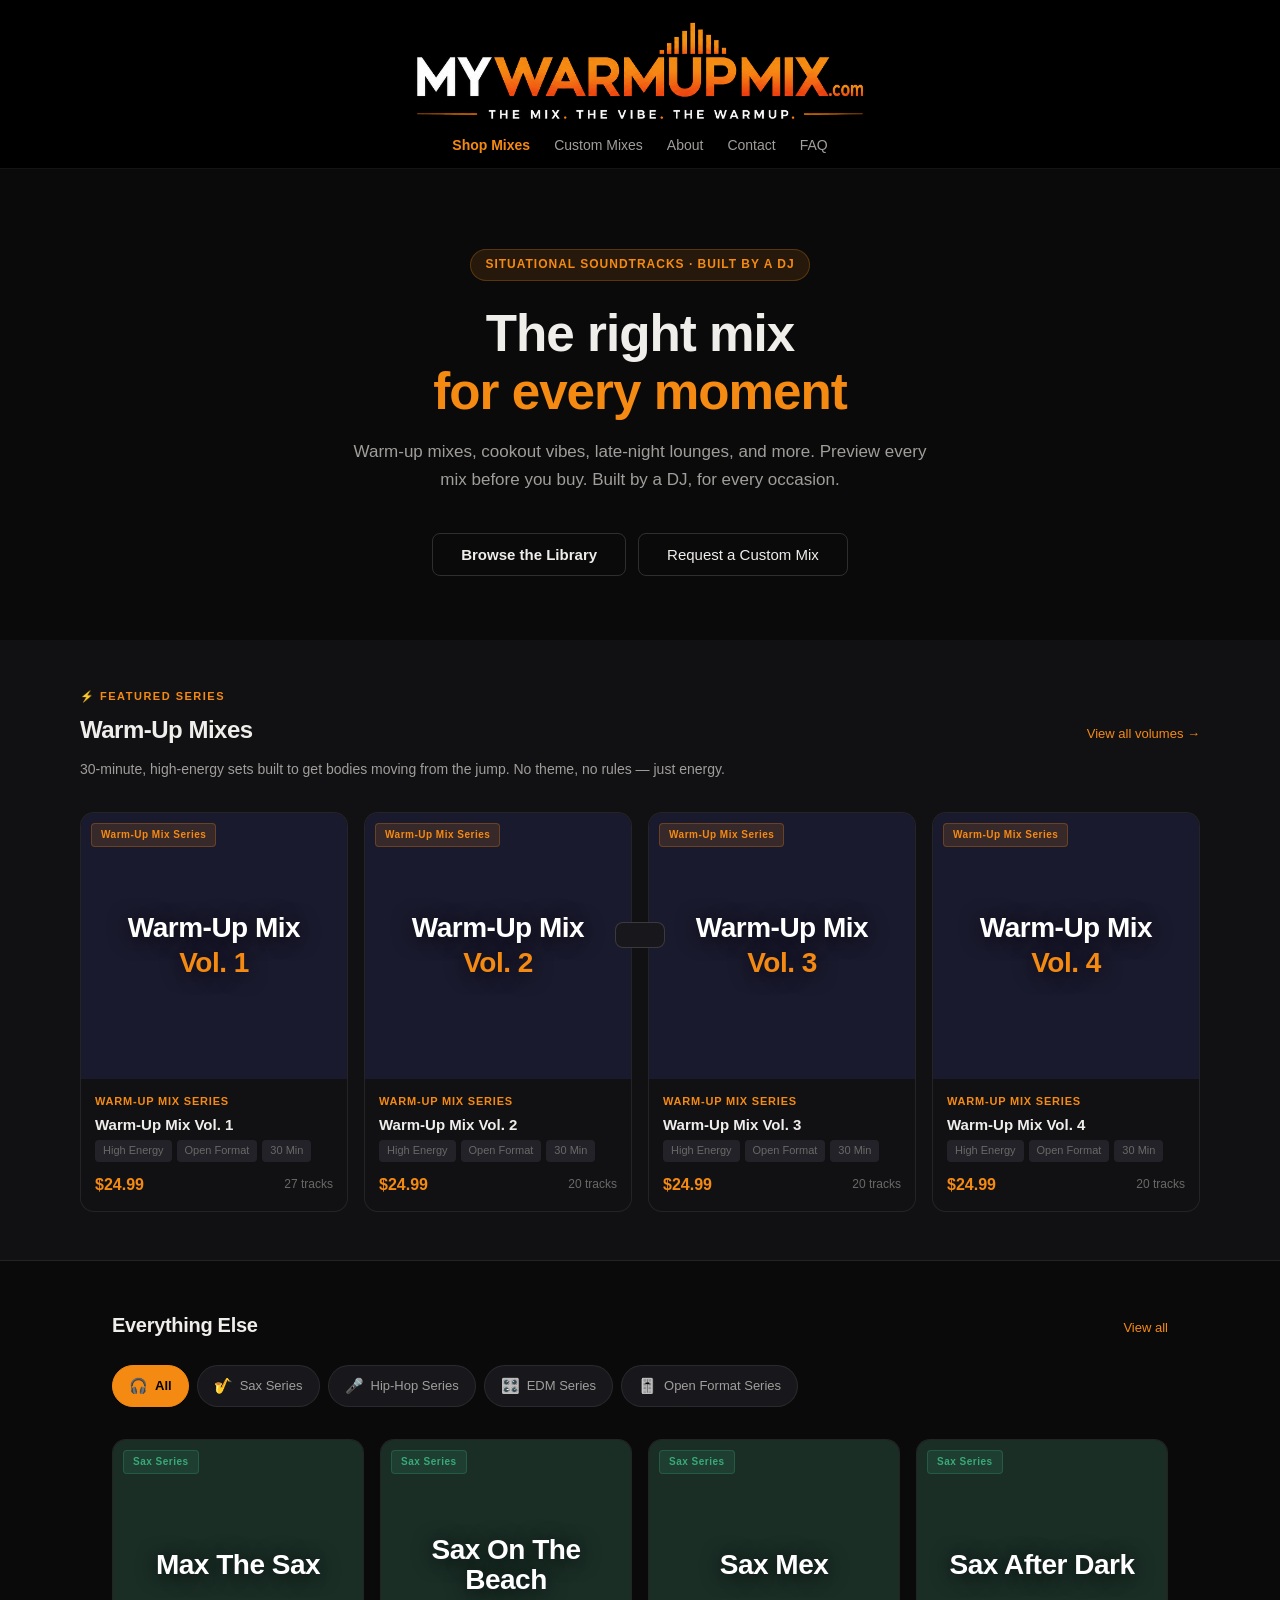
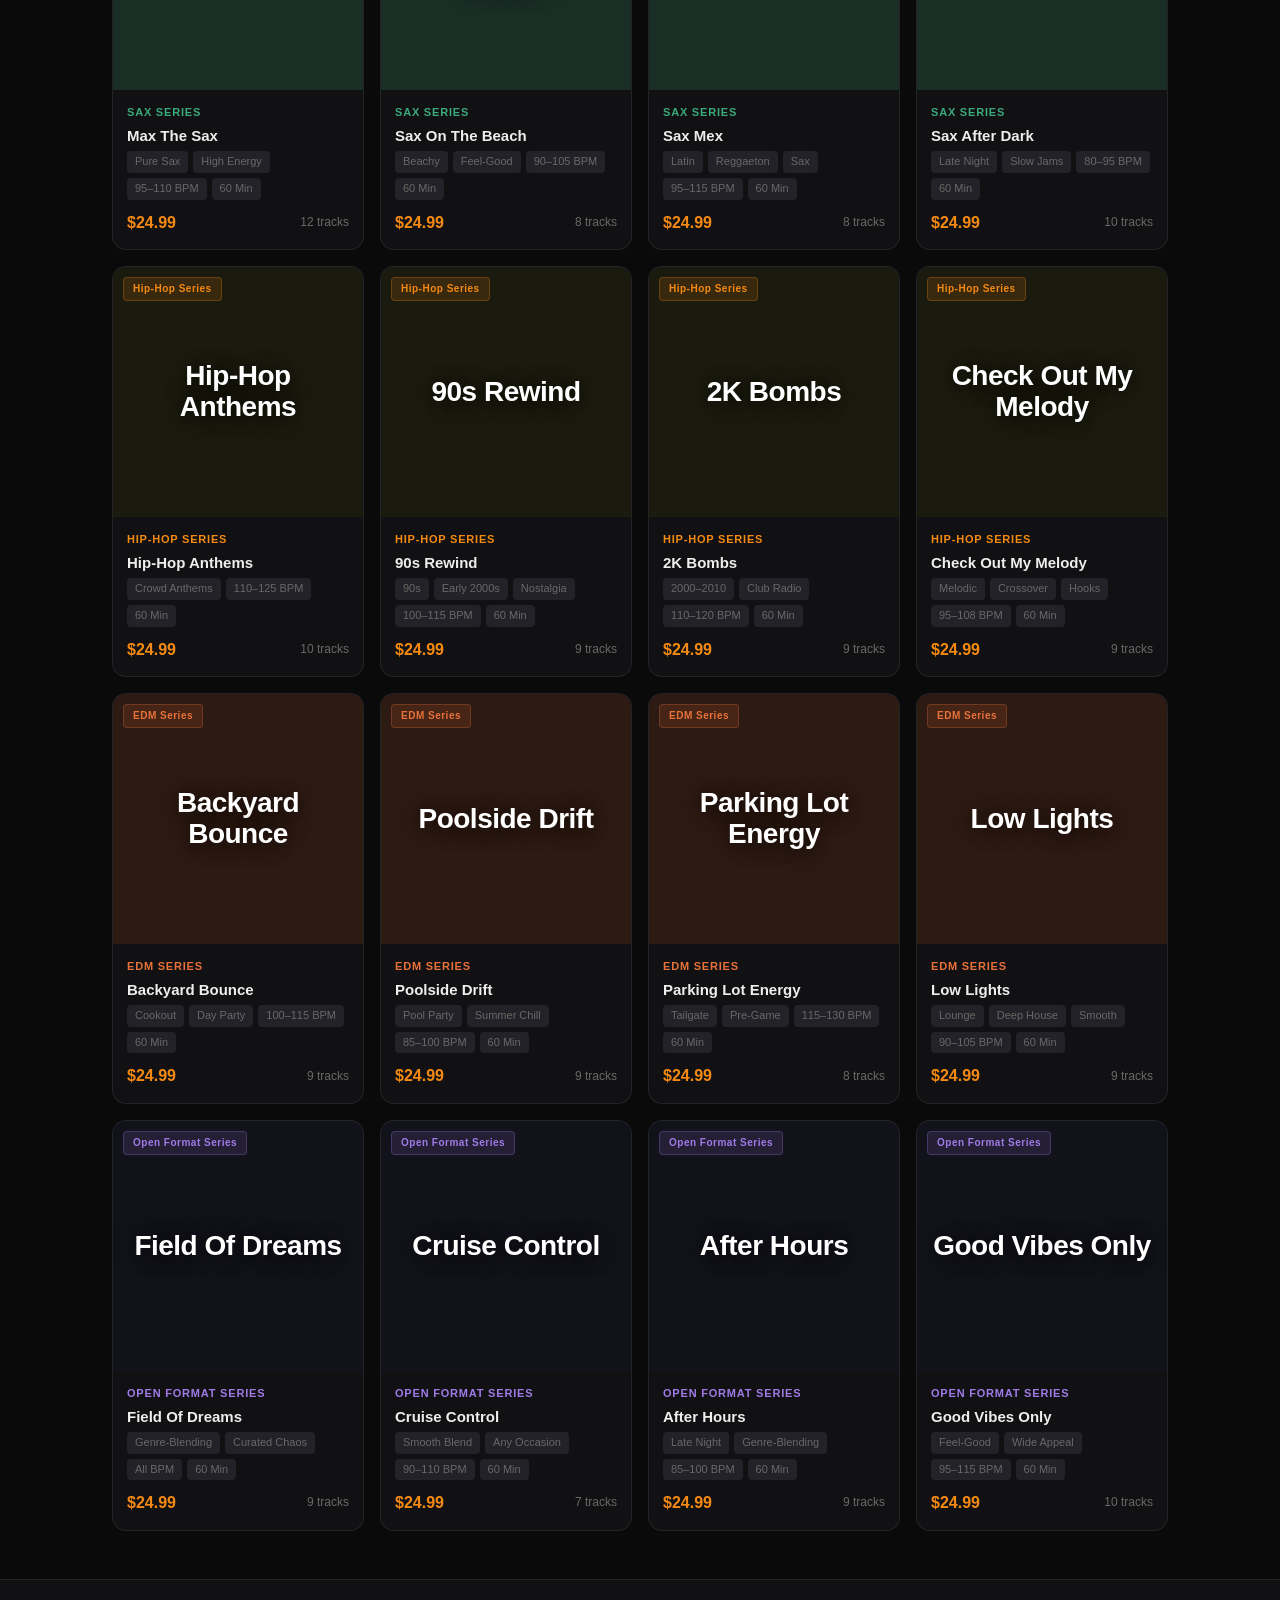
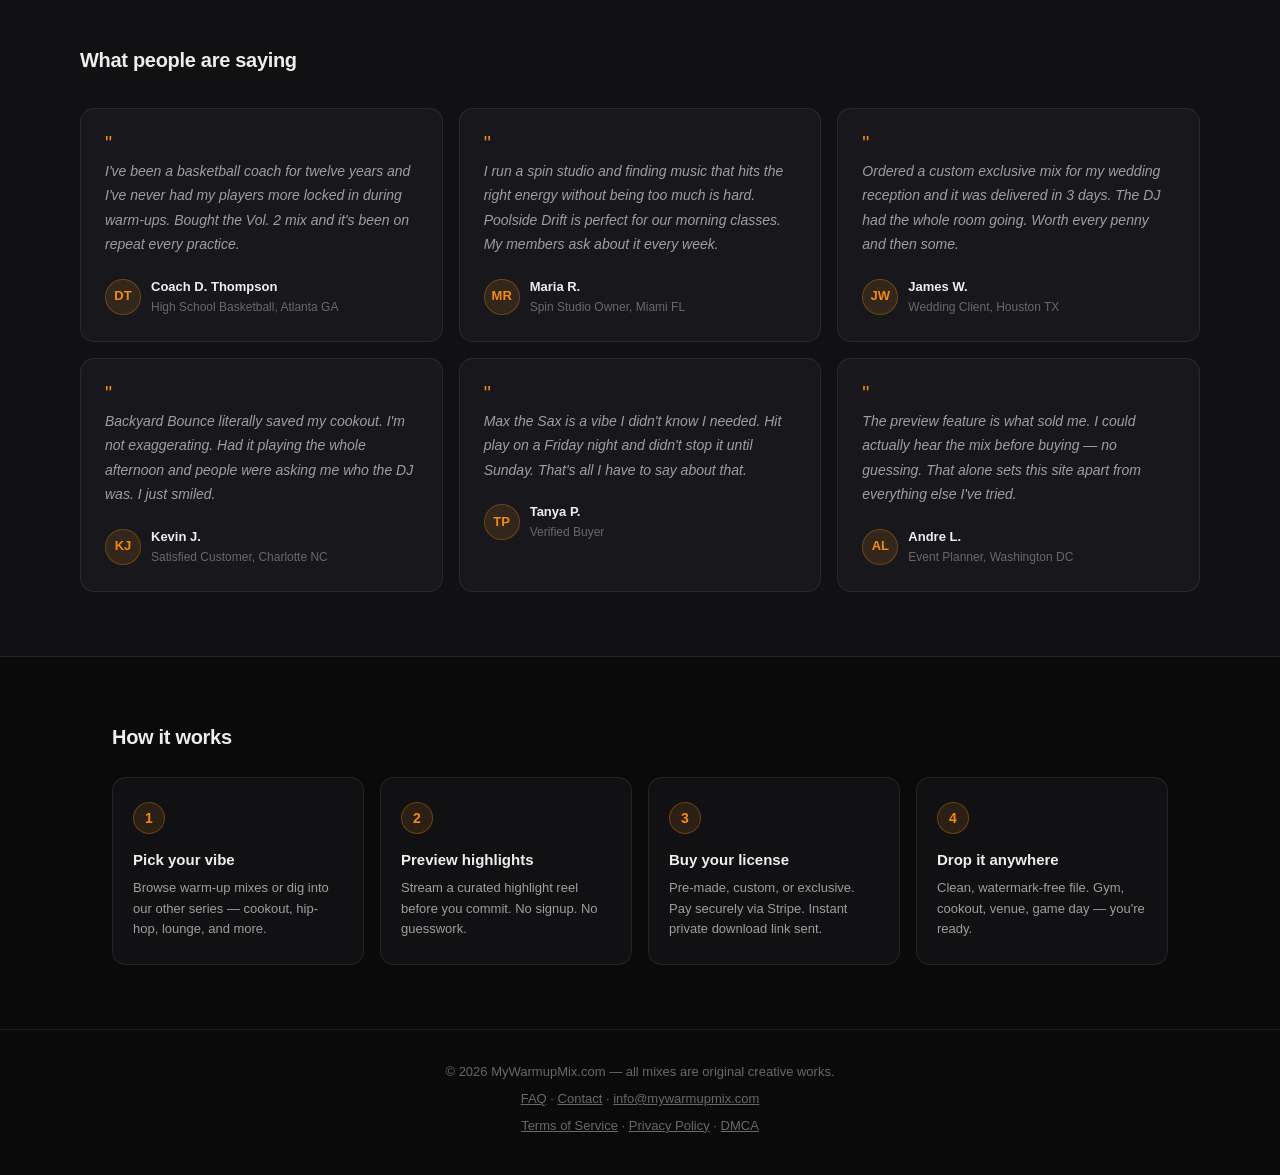
==== commit 1de66efb: "Update index.html" ====
--- a/index.html
+++ b/index.html
@@ -162,7 +162,7 @@
 <div class="toast" id="toast"></div>
 
 <footer>
-  <p>© 2026 MyWarmupMix.com — All mixes are original creative works.</p>
+  <p>© 2026 MyWarmupMix.com — all mixes are original creative works.</p>
   <p><a href="/faq.html">FAQ</a> · <a href="/contact.html">Contact</a> · <a href="mailto:info@mywarmupmix.com">info@mywarmupmix.com</a></p>
   <p><a href="/terms.html">Terms of Service</a> · <a href="/privacy.html">Privacy Policy</a> · <a href="/dmca.html">DMCA</a></p>
 </footer>
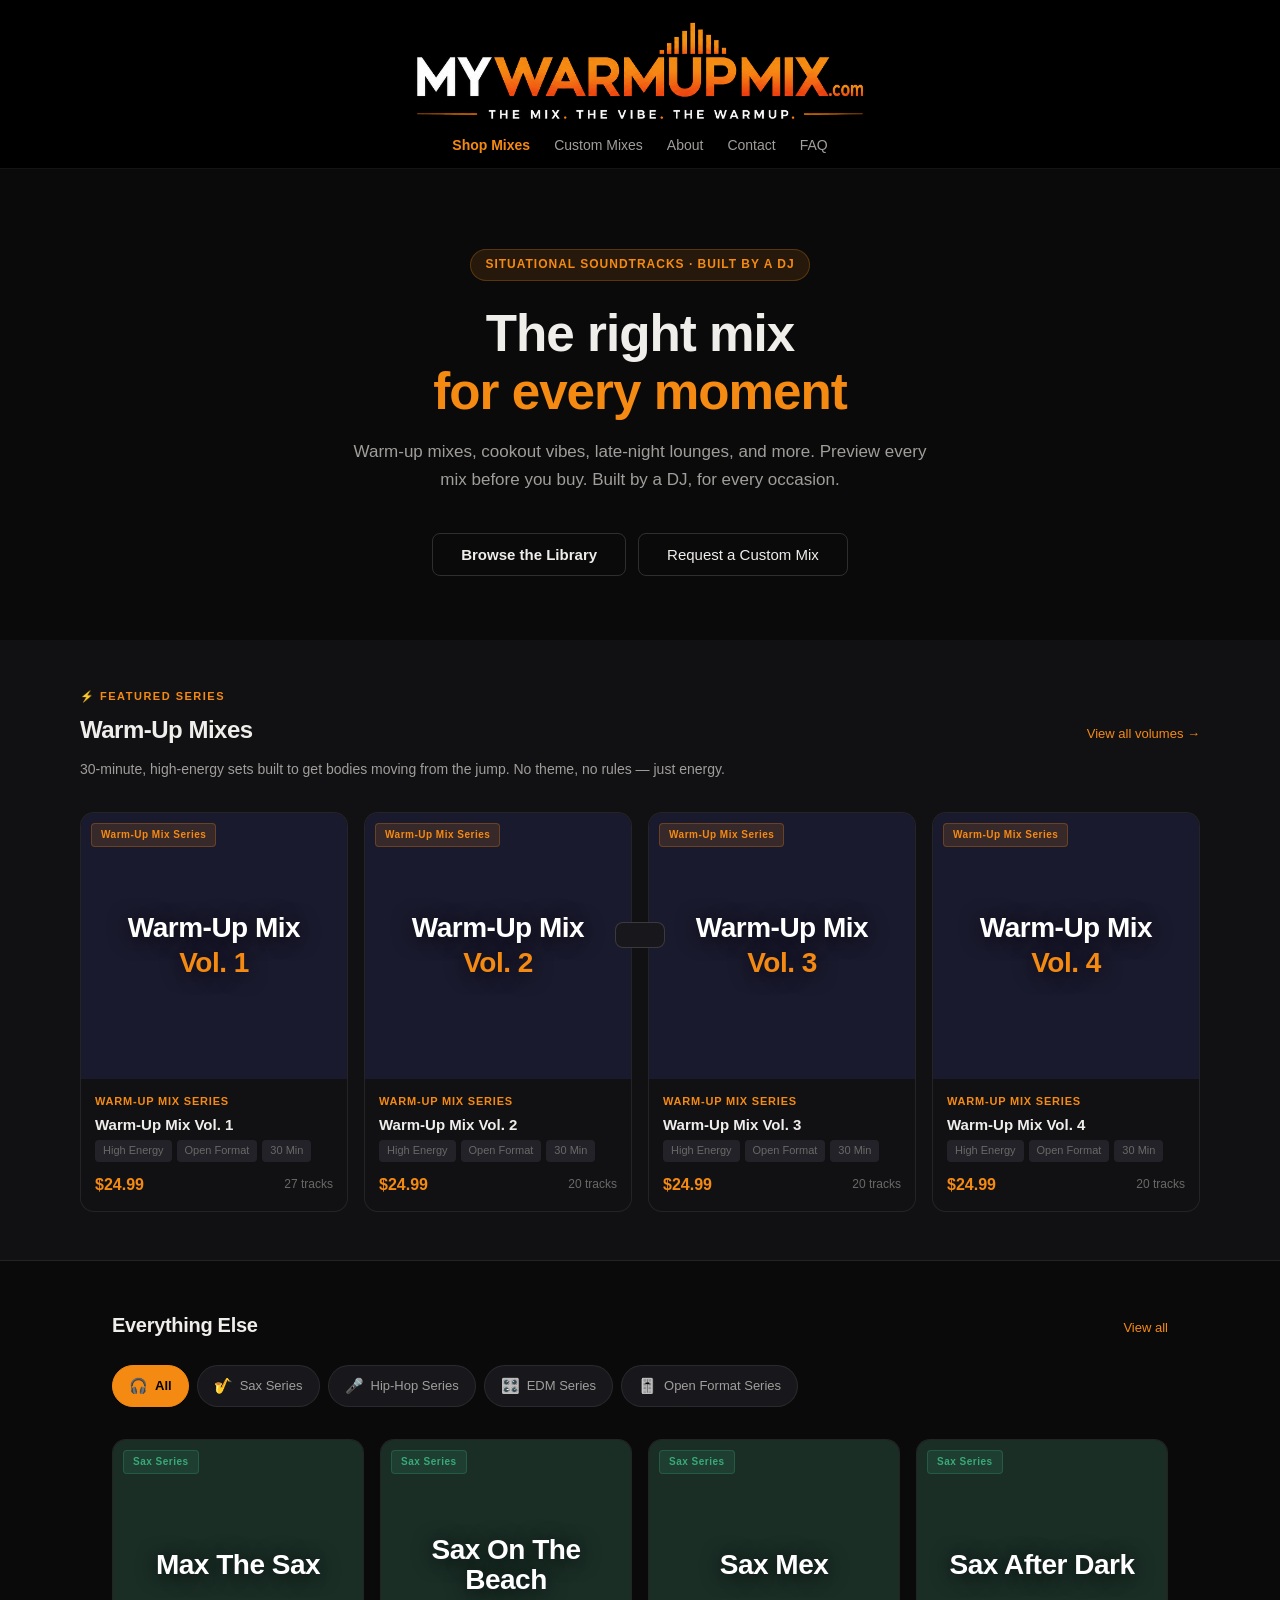
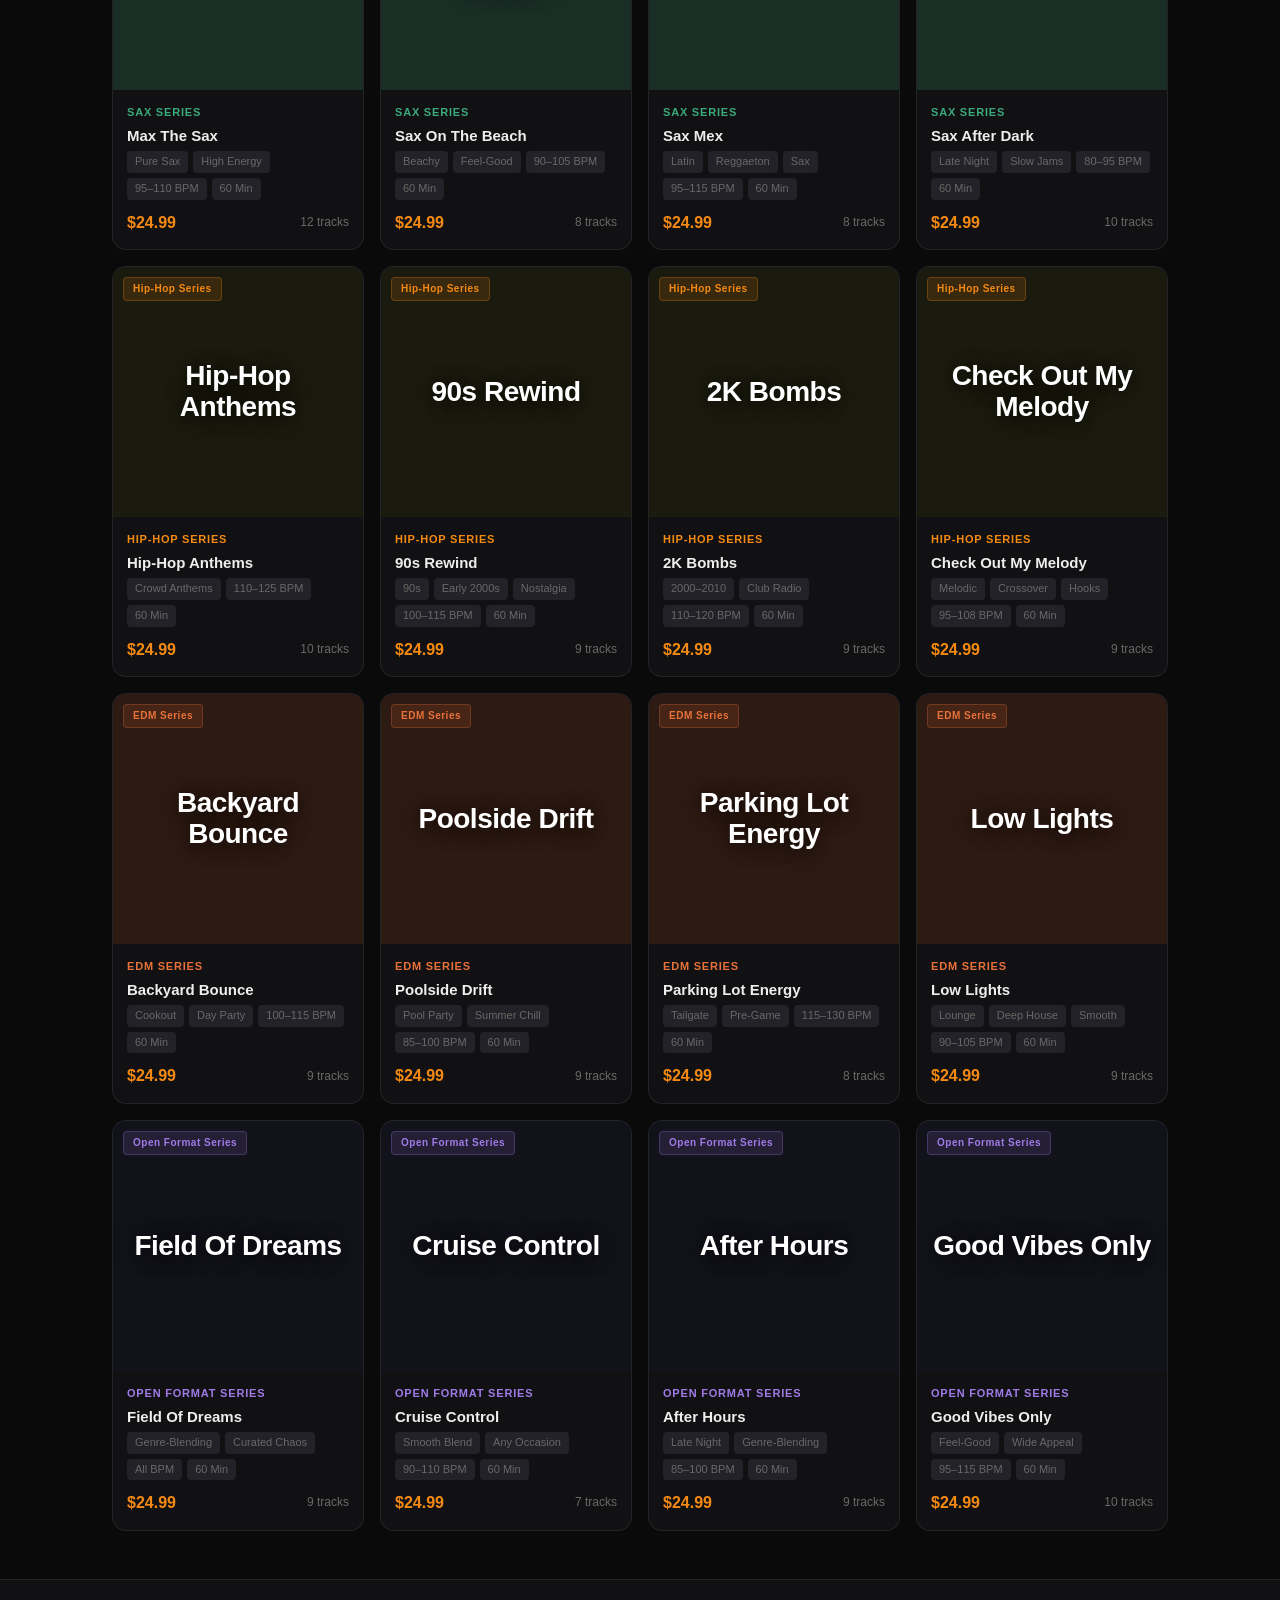
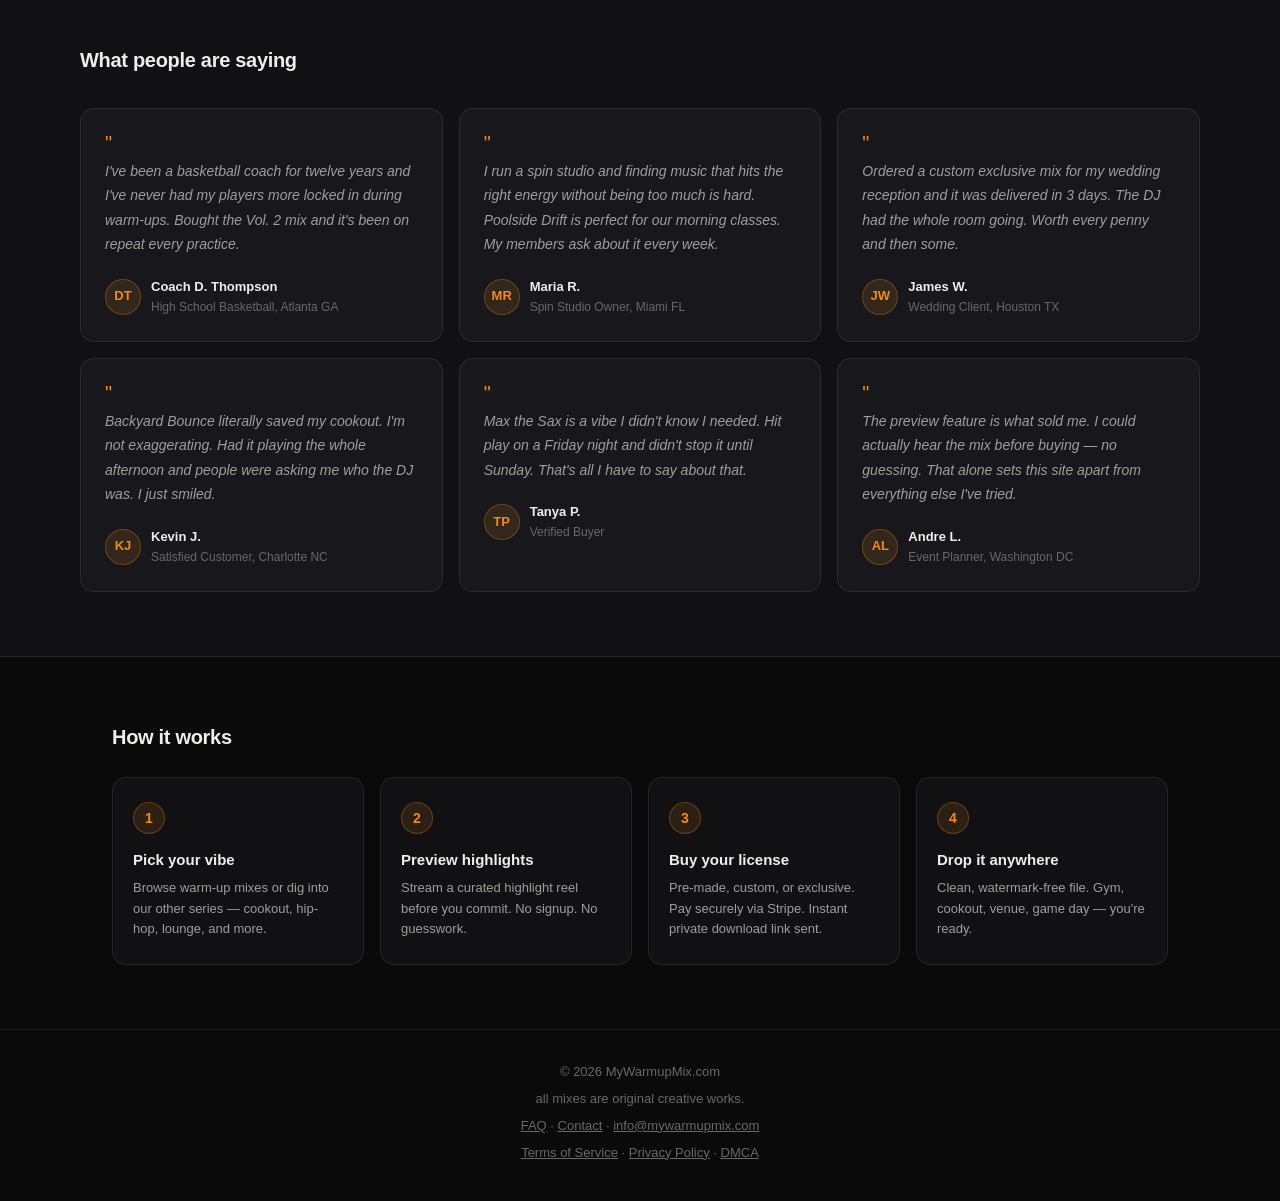
==== commit 391807e5: "Update index.html" ====
--- a/index.html
+++ b/index.html
@@ -162,7 +162,8 @@
 <div class="toast" id="toast"></div>
 
 <footer>
-  <p>© 2026 MyWarmupMix.com — all mixes are original creative works.</p>
+  <p>© 2026 MyWarmupMix.com</p>
+  <p>all mixes are original creative works.</p>
   <p><a href="/faq.html">FAQ</a> · <a href="/contact.html">Contact</a> · <a href="mailto:info@mywarmupmix.com">info@mywarmupmix.com</a></p>
   <p><a href="/terms.html">Terms of Service</a> · <a href="/privacy.html">Privacy Policy</a> · <a href="/dmca.html">DMCA</a></p>
 </footer>
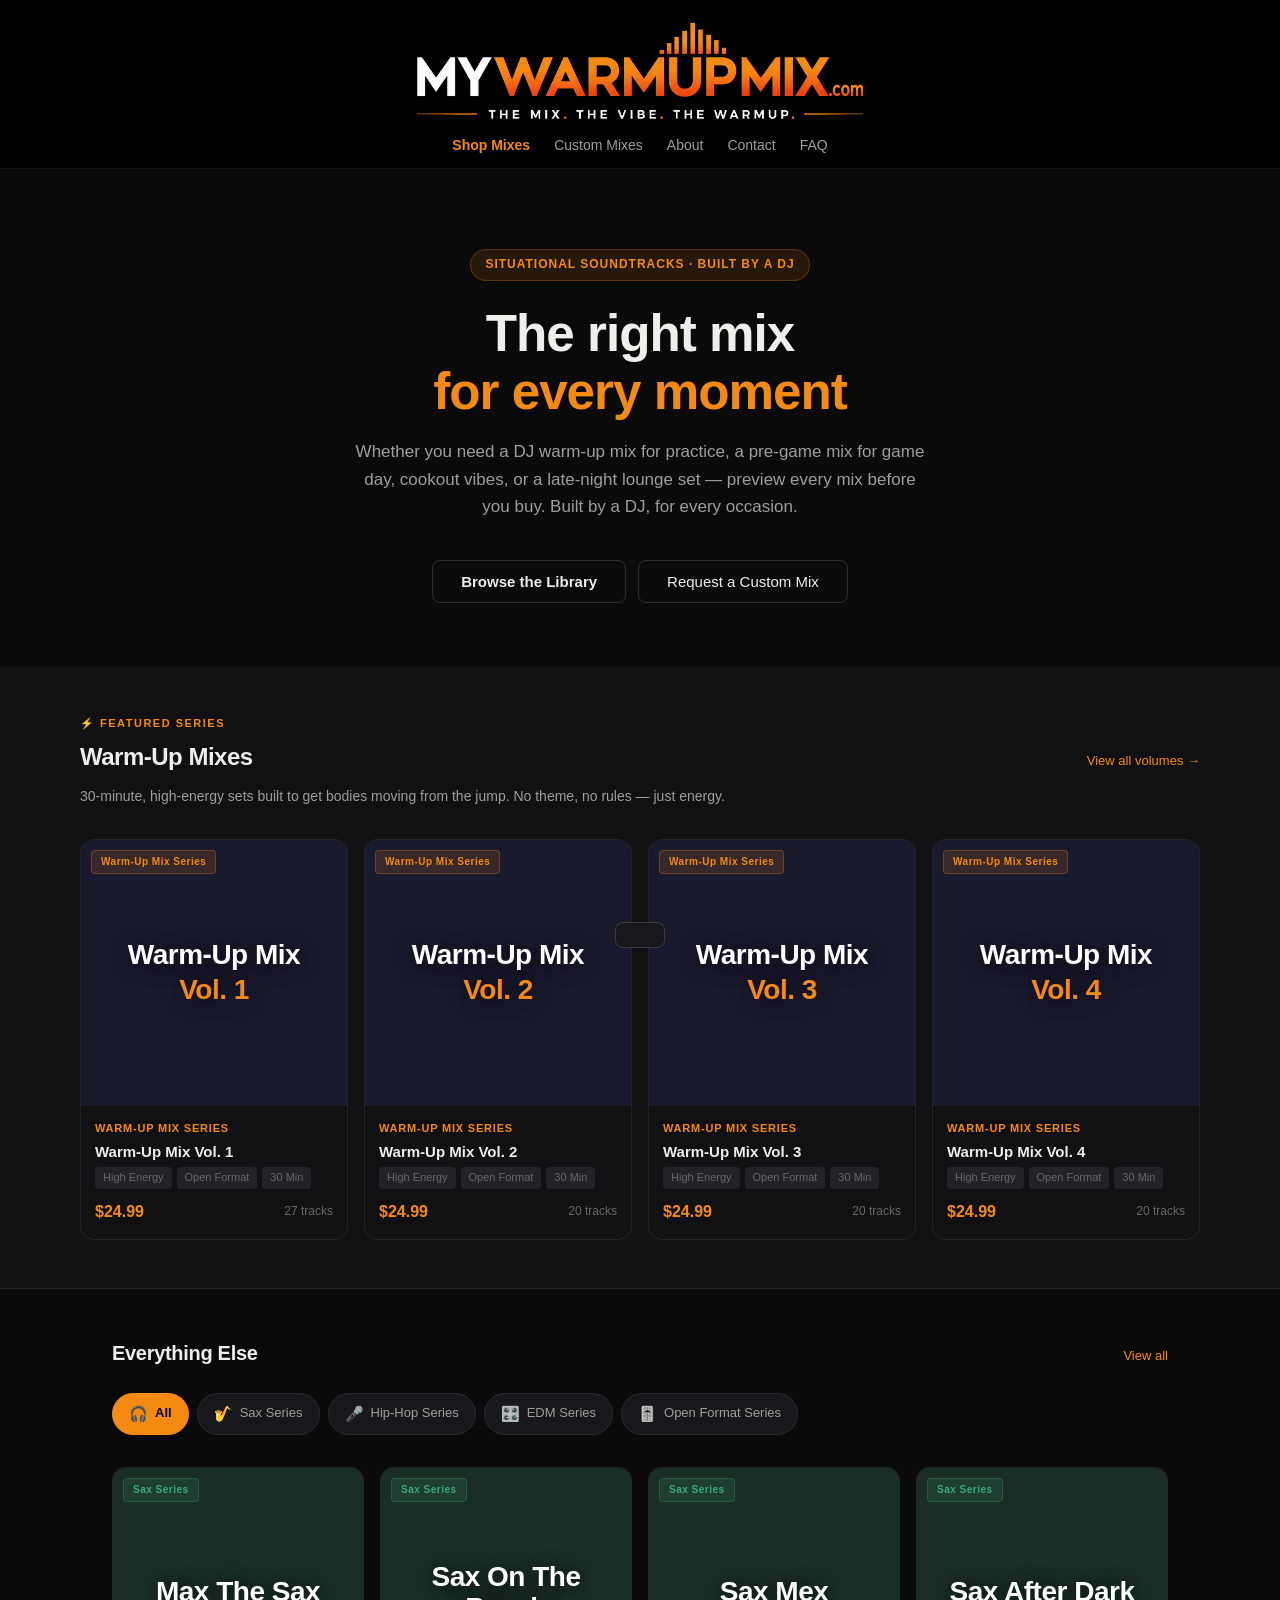
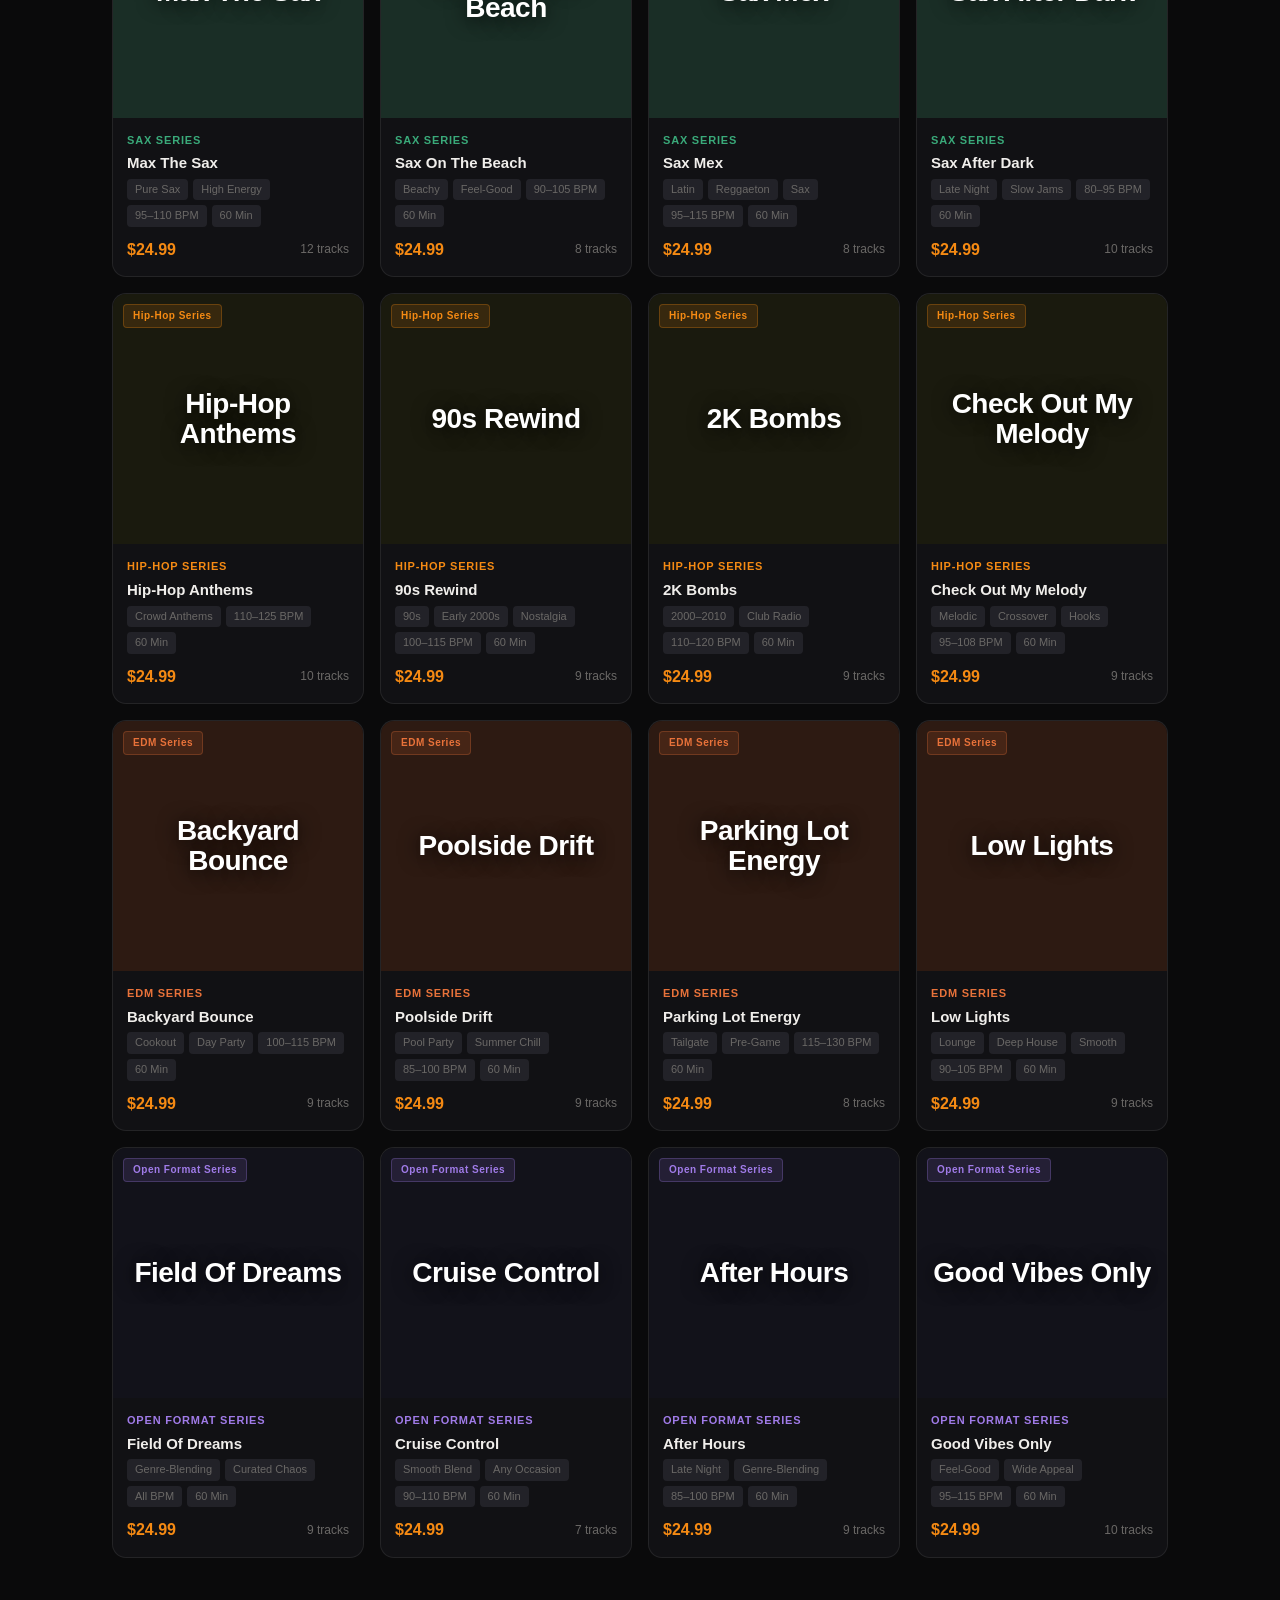
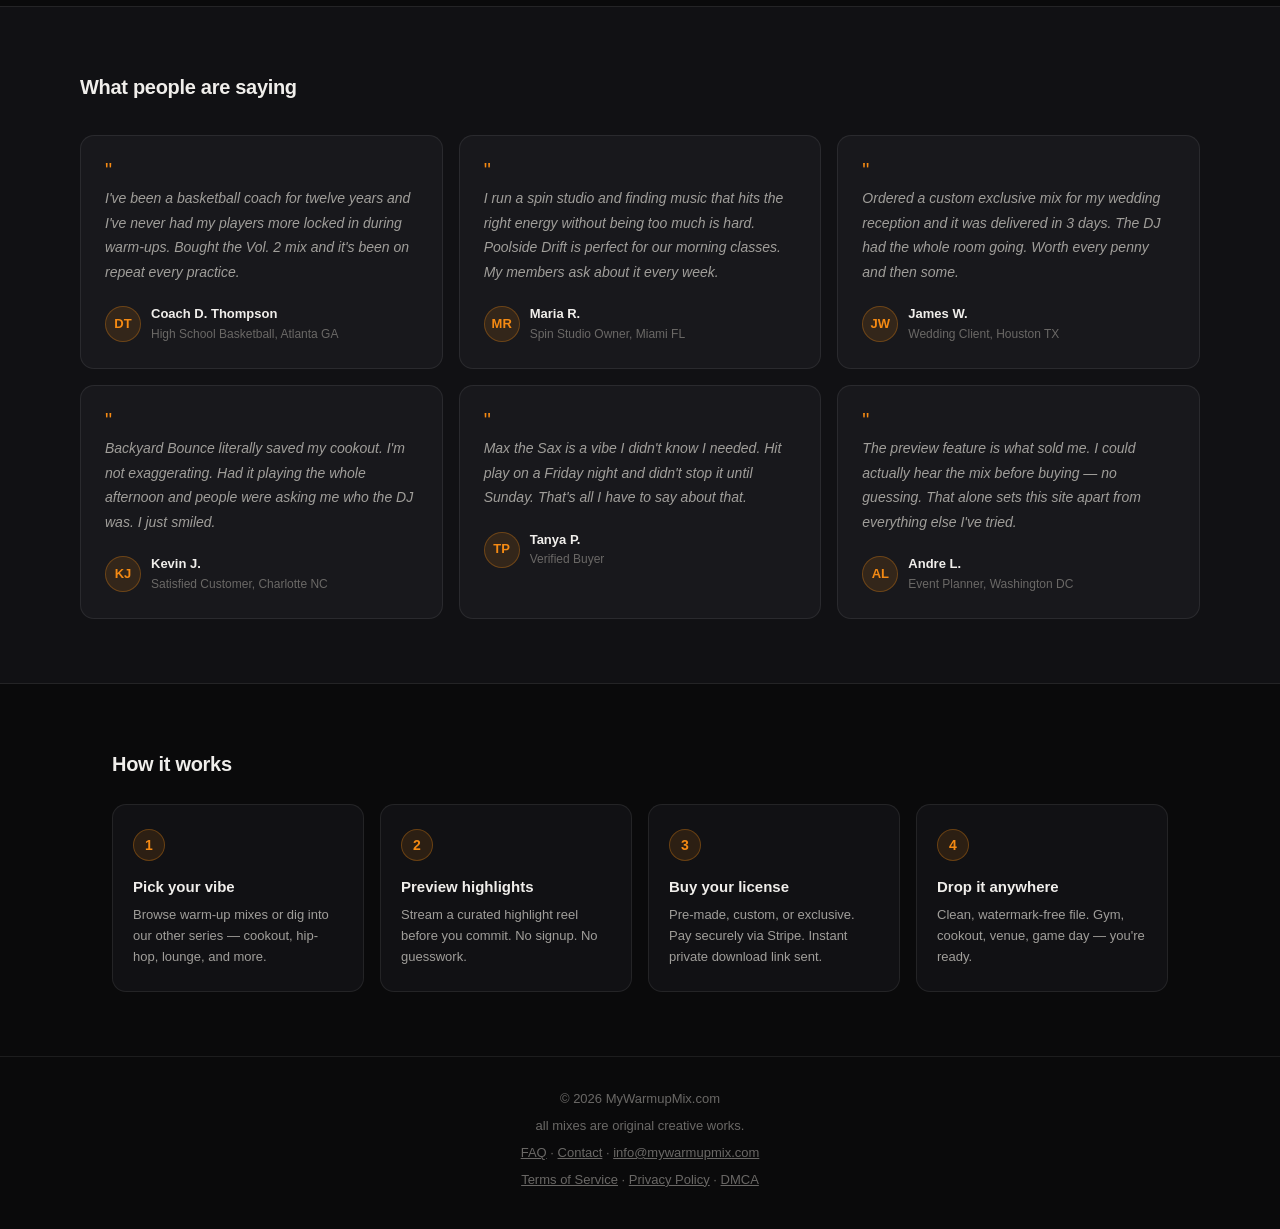
==== commit f6fffcb1: "Update index.html" ====
--- a/index.html
+++ b/index.html
@@ -3,26 +3,26 @@
 <head>
 <meta charset="UTF-8">
 <meta name="viewport" content="width=device-width, initial-scale=1.0">
-<title>MyWarmupMix.com — Premium DJ Mixes for Every Occasion</title>
-<meta name="description" content="Professional DJ mixes for warm-ups, cookouts, game days, lounges, and more. Preview before you buy. Pre-made and custom exclusive mixes available.">
-<meta name="keywords" content="DJ mixes, warm up mix, workout music, custom DJ mix, cookout playlist, team warm up music, gym mix, party mix, hip hop mix, sax mix, buy DJ mix">
+<title>MyWarmupMix.com — DJ Warm-Up Mixes, Pre-Game Mixes & More</title>
+<meta name="description" content="Buy professional DJ warm-up mixes, pre-game mixes, cookout playlists, and more. Preview every mix before you buy. Pre-made and custom exclusive mixes available.">
+<meta name="keywords" content="DJ warm up mix, pre-game mix, warm up mix, buy DJ mix, custom DJ mix, cookout playlist, team warm up music, gym mix, party mix, hip hop mix, sax mix, workout music, game day mix">
 <meta name="robots" content="index, follow">
 <link rel="canonical" href="https://www.mywarmupmix.com/">
 <meta property="og:type" content="website">
 <meta property="og:url" content="https://www.mywarmupmix.com/">
-<meta property="og:title" content="MyWarmupMix.com — Premium DJ Mixes for Every Occasion">
-<meta property="og:description" content="Professional DJ mixes for warm-ups, cookouts, game days, lounges, and more. Preview before you buy.">
+<meta property="og:title" content="MyWarmupMix.com — DJ Warm-Up Mixes, Pre-Game Mixes & More">
+<meta property="og:description" content="Buy professional DJ warm-up mixes, pre-game mixes, cookout playlists, and more. Preview every mix before you buy.">
 <meta property="og:site_name" content="MyWarmupMix.com">
 <meta name="twitter:card" content="summary_large_image">
-<meta name="twitter:title" content="MyWarmupMix.com — Premium DJ Mixes for Every Occasion">
-<meta name="twitter:description" content="Professional DJ mixes for warm-ups, cookouts, game days, lounges, and more.">
+<meta name="twitter:title" content="MyWarmupMix.com — DJ Warm-Up Mixes, Pre-Game Mixes & More">
+<meta name="twitter:description" content="Buy professional DJ warm-up mixes, pre-game mixes, cookout playlists, and more. Preview before you buy.">
 <script type="application/ld+json">
 {
   "@context": "https://schema.org",
   "@type": "MusicStore",
   "name": "MyWarmupMix.com",
   "url": "https://www.mywarmupmix.com",
-  "description": "Professional DJ mixes for warm-ups, cookouts, game days, lounges, and more.",
+  "description": "Professional DJ warm-up mixes, pre-game mixes, cookout playlists, and more. Preview before you buy.",
   "email": "info@mywarmupmix.com",
   "currenciesAccepted": "USD",
   "paymentAccepted": "Credit Card",
@@ -48,7 +48,7 @@
   <div class="hero">
     <div class="hero-tag">Situational Soundtracks · Built by a DJ</div>
     <h1>The right mix<br><em>for every moment</em></h1>
-    <p>Warm-up mixes, cookout vibes, late-night lounges, and more. Preview every mix before you buy. Built by a DJ, for every occasion.</p>
+    <p>Whether you need a DJ warm-up mix for practice, a pre-game mix for game day, cookout vibes, or a late-night lounge set — preview every mix before you buy. Built by a DJ, for every occasion.</p>
     <div class="hero-btns">
       <button class="btn-primary" onclick="document.getElementById('warmup-spotlight').scrollIntoView({behavior:'smooth'})">Browse the Library</button>
       <button class="btn-outline" onclick="window.location.href='/custom.html'">Request a Custom Mix</button>
